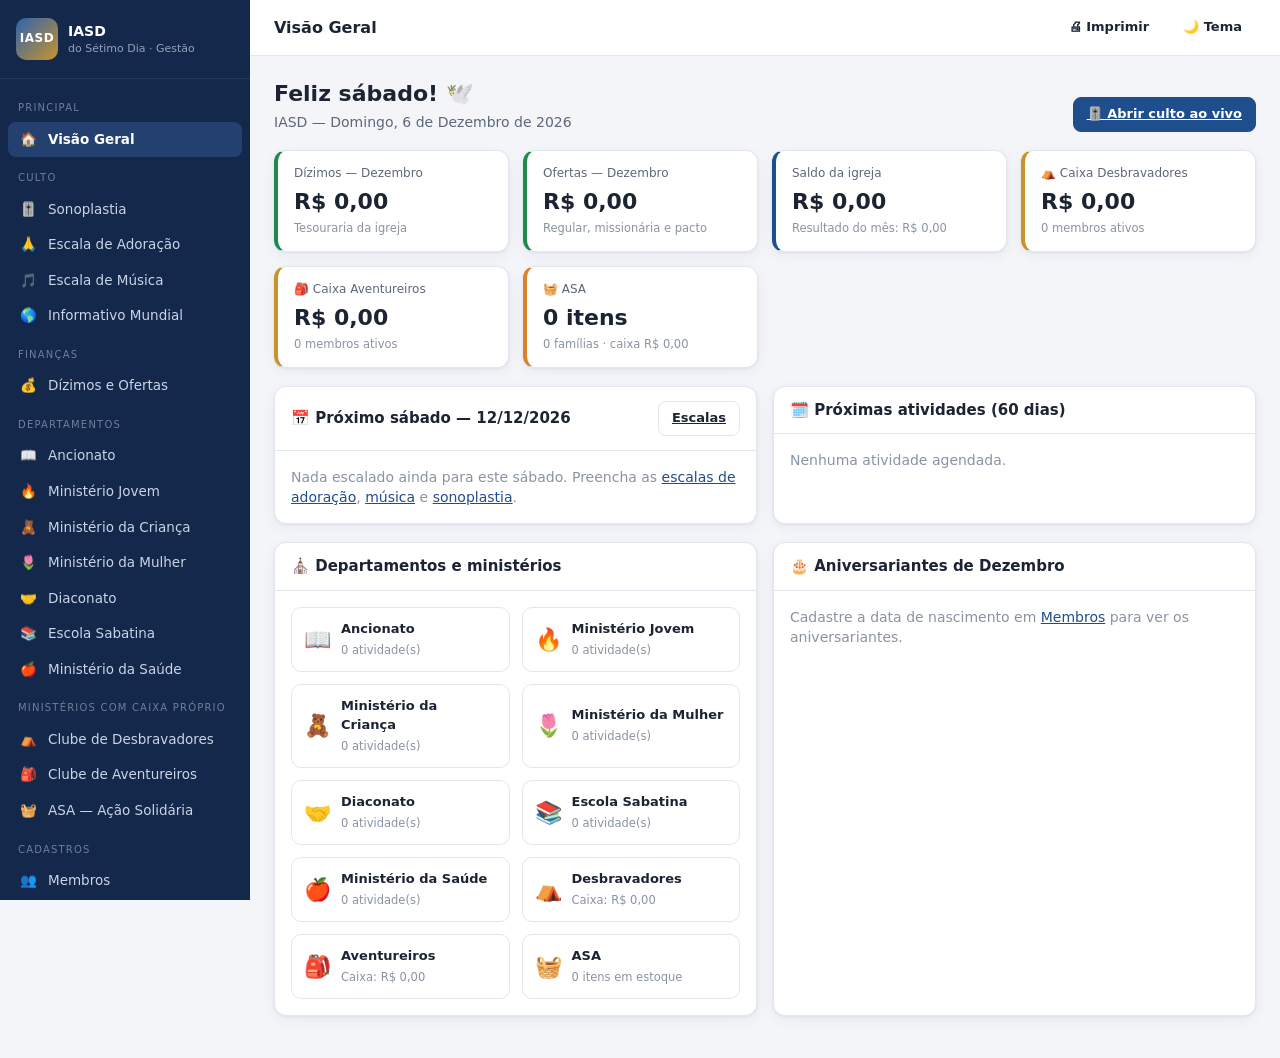
==== igreja/gestao-iasd.html @ 5d511db3 "Junta o sistema da igreja em um único arquivo HTML CSS e JavaScript embutidos em igreja/gestao-iasd." ====
<!DOCTYPE html>
<html lang="pt-BR">
<head>
<meta charset="UTF-8">
<meta name="viewport" content="width=device-width, initial-scale=1.0">
<title>Gestão IASD</title>
<style>
/* ============================================================
   GESTÃO IASD — style.css
   ============================================================ */
:root {
  --bg: #f3f5f9;
  --surface: #ffffff;
  --surface2: #f7f8fb;
  --border: #e2e6ee;
  --text: #1c2433;
  --text2: #5d6779;
  --text3: #8a93a3;
  --primary: #1f4e8c;
  --primary-soft: #e6eef9;
  --accent: #c9932b;
  --green: #1f8a4c;
  --green-soft: #e3f4ea;
  --red: #c0392b;
  --red-soft: #fbe7e5;
  --orange: #d9822b;
  --orange-soft: #fcf0e2;
  --sidebar: #14284b;
  --sidebar-text: #c9d4e8;
  --sidebar-active: #24406f;
  --radius: 12px;
  --shadow: 0 1px 3px rgba(20, 30, 50, .06), 0 4px 14px rgba(20, 30, 50, .05);
  --font: "Segoe UI", system-ui, -apple-system, Roboto, "Helvetica Neue", Arial, sans-serif;
}
body.dark {
  --bg: #0f1522;
  --surface: #182134;
  --surface2: #1d2840;
  --border: #2a3652;
  --text: #e6ebf4;
  --text2: #a8b3c7;
  --text3: #77839a;
  --primary: #6d9fe0;
  --primary-soft: #1f3256;
  --accent: #e2b04f;
  --green: #4cc17d;
  --green-soft: #173726;
  --red: #ef6b5e;
  --red-soft: #3d1e1d;
  --orange: #f0a24f;
  --orange-soft: #3a2a17;
  --sidebar: #0b1120;
  --sidebar-active: #1d2c4a;
  --shadow: 0 1px 3px rgba(0, 0, 0, .3);
}

* { box-sizing: border-box; }
html, body { margin: 0; }
body {
  font-family: var(--font);
  background: var(--bg);
  color: var(--text);
  font-size: 14px;
  line-height: 1.45;
}
a { color: var(--primary); }
h1, h2, h3, h4 { margin: 0; line-height: 1.25; }

/* ---------- LAYOUT ---------- */
#sidebar {
  position: fixed; top: 0; left: 0; bottom: 0;
  width: 250px;
  background: var(--sidebar);
  color: var(--sidebar-text);
  display: flex; flex-direction: column;
  z-index: 30;
  transition: transform .2s;
}
.brand { display: flex; gap: 10px; align-items: center; padding: 18px 16px; border-bottom: 1px solid rgba(255,255,255,.08); }
.brand-logo {
  width: 42px; height: 42px; border-radius: 10px;
  background: linear-gradient(135deg, #2c63b0, #c9932b);
  color: #fff; font-weight: 800; font-size: 12px;
  display: grid; place-items: center; letter-spacing: .5px;
}
.brand-name { color: #fff; font-weight: 700; font-size: 14px; }
.brand-sub { font-size: 11px; opacity: .7; }
.nav { flex: 1; overflow-y: auto; padding: 8px 8px 24px; }
.nav-sec { font-size: 10px; text-transform: uppercase; letter-spacing: 1.2px; opacity: .5; padding: 14px 10px 6px; }
.nav a {
  display: flex; align-items: center; gap: 10px;
  padding: 8px 10px; border-radius: 8px;
  color: var(--sidebar-text); text-decoration: none; font-size: 13.5px;
}
.nav a:hover { background: rgba(255,255,255,.06); color: #fff; }
.nav a.active { background: var(--sidebar-active); color: #fff; font-weight: 600; }
.nav a .ico { width: 20px; text-align: center; }

.topbar {
  position: sticky; top: 0; z-index: 20;
  margin-left: 250px;
  height: 56px; padding: 0 24px;
  display: flex; align-items: center; gap: 12px;
  background: var(--surface); border-bottom: 1px solid var(--border);
}
.topbar-title { font-weight: 700; font-size: 16px; flex: 1; white-space: nowrap; overflow: hidden; text-overflow: ellipsis; }
.topbar-tools { display: flex; gap: 6px; }
.menu-btn { display: none; }
main { margin-left: 250px; padding: 24px; max-width: 1400px; }
.backdrop { display: none; }

/* ---------- COMPONENTS ---------- */
.page-head { display: flex; flex-wrap: wrap; gap: 12px; align-items: flex-end; justify-content: space-between; margin-bottom: 18px; }
.page-head h1 { font-size: 22px; }
.page-head p { margin: 4px 0 0; color: var(--text2); }

.card {
  background: var(--surface); border: 1px solid var(--border);
  border-radius: var(--radius); box-shadow: var(--shadow);
  margin-bottom: 18px; overflow: hidden;
}
.card-head {
  display: flex; flex-wrap: wrap; gap: 10px; align-items: center; justify-content: space-between;
  padding: 14px 16px; border-bottom: 1px solid var(--border);
}
.card-head h3 { font-size: 15px; }
.card-body { padding: 16px; }
.tools { display: flex; flex-wrap: wrap; gap: 8px; align-items: center; }

.grid { display: grid; gap: 16px; }
.g2 { grid-template-columns: repeat(2, minmax(0, 1fr)); }
.g3 { grid-template-columns: repeat(3, minmax(0, 1fr)); }
.kpis { display: grid; gap: 14px; grid-template-columns: repeat(auto-fill, minmax(190px, 1fr)); margin-bottom: 18px; }
.kpi {
  background: var(--surface); border: 1px solid var(--border); border-radius: var(--radius);
  padding: 14px 16px; box-shadow: var(--shadow); border-left: 4px solid var(--primary);
}
.kpi .lbl { font-size: 12px; color: var(--text2); }
.kpi .val { font-size: 22px; font-weight: 700; margin-top: 4px; font-variant-numeric: tabular-nums; }
.kpi .sub { font-size: 11.5px; color: var(--text3); margin-top: 2px; }
.kpi.green { border-left-color: var(--green); }
.kpi.gold { border-left-color: var(--accent); }
.kpi.red { border-left-color: var(--red); }
.kpi.orange { border-left-color: var(--orange); }

.btn {
  font: inherit; font-size: 13px; font-weight: 600;
  padding: 7px 13px; border-radius: 8px; cursor: pointer;
  border: 1px solid var(--border); background: var(--surface); color: var(--text);
  white-space: nowrap;
}
.btn:hover { background: var(--surface2); }
.btn.primary { background: var(--primary); border-color: var(--primary); color: #fff; }
body.dark .btn.primary { color: #0b1120; }
.btn.primary:hover { filter: brightness(1.08); }
.btn.danger { color: var(--red); }
.btn.ghost { border-color: transparent; background: transparent; }
.btn.big { font-size: 16px; padding: 12px 20px; }
.icon {
  font: inherit; background: transparent; border: none; cursor: pointer;
  width: 30px; height: 30px; border-radius: 6px; color: var(--text2); font-size: 15px;
}
.icon:hover { background: var(--surface2); color: var(--text); }
.icon.danger:hover { color: var(--red); }

input, select, textarea {
  font: inherit; color: var(--text); background: var(--surface);
  border: 1px solid var(--border); border-radius: 8px; padding: 7px 10px;
  width: 100%;
}
input:focus, select:focus, textarea:focus { outline: 2px solid var(--primary-soft); border-color: var(--primary); }
.tools input, .tools select { width: auto; }
.search { min-width: 160px; }
textarea { min-height: 80px; resize: vertical; }

.tabs { display: flex; gap: 4px; flex-wrap: wrap; border-bottom: 1px solid var(--border); margin-bottom: 18px; }
.tabs a {
  padding: 9px 14px; text-decoration: none; color: var(--text2); font-weight: 600; font-size: 13.5px;
  border-bottom: 2px solid transparent; margin-bottom: -1px;
}
.tabs a:hover { color: var(--text); }
.tabs a.active { color: var(--primary); border-bottom-color: var(--primary); }

.table-wrap { overflow-x: auto; }
table { width: 100%; border-collapse: collapse; }
th, td { text-align: left; padding: 9px 12px; border-bottom: 1px solid var(--border); vertical-align: top; }
th { font-size: 11.5px; text-transform: uppercase; letter-spacing: .5px; color: var(--text3); background: var(--surface2); white-space: nowrap; }
tr:last-child td { border-bottom: none; }
tbody tr:hover td { background: var(--surface2); }
td.num, th.num { text-align: right; font-variant-numeric: tabular-nums; white-space: nowrap; }
td.empty { text-align: center; color: var(--text3); padding: 26px; }
.row-act { white-space: nowrap; text-align: right; width: 70px; }
.wd { color: var(--text3); font-size: 11.5px; }
.pos { color: var(--green); font-weight: 600; }
.neg { color: var(--red); font-weight: 600; }
.muted { color: var(--text3); }
.small { font-size: 12px; }
.mt { margin-top: 12px; }

.badge {
  display: inline-block; padding: 2px 8px; border-radius: 99px; font-size: 11.5px; font-weight: 600;
  background: var(--primary-soft); color: var(--primary); white-space: nowrap;
}
.badge.green { background: var(--green-soft); color: var(--green); }
.badge.red { background: var(--red-soft); color: var(--red); }
.badge.orange { background: var(--orange-soft); color: var(--orange); }
.badge.gray { background: var(--surface2); color: var(--text3); }

.bars .bar-row { display: grid; grid-template-columns: 170px 1fr 110px; gap: 10px; align-items: center; margin: 7px 0; }
.bar-track { height: 10px; background: var(--surface2); border-radius: 99px; overflow: hidden; }
.bar-fill { height: 100%; background: var(--primary); border-radius: 99px; }
.bar-fill.out { background: var(--red); }

.list { list-style: none; margin: 0; padding: 0; }
.list li { padding: 10px 16px; border-bottom: 1px solid var(--border); display: flex; gap: 12px; align-items: center; }
.list li:last-child { border-bottom: none; }
.list .date-chip {
  min-width: 48px; text-align: center; border-radius: 8px; background: var(--primary-soft); color: var(--primary);
  padding: 4px 6px; font-weight: 700; font-size: 15px; line-height: 1.1;
}
.list .date-chip small { display: block; font-size: 10px; font-weight: 600; text-transform: uppercase; }
.grow { flex: 1; min-width: 0; }

.kv { display: grid; grid-template-columns: 170px 1fr; gap: 6px 12px; }
.kv dt { color: var(--text2); }
.kv dd { margin: 0; font-weight: 600; }

.tiles { display: grid; gap: 12px; grid-template-columns: repeat(auto-fill, minmax(170px, 1fr)); }
.tile {
  display: flex; gap: 10px; align-items: center; padding: 12px; border-radius: 10px;
  border: 1px solid var(--border); background: var(--surface); text-decoration: none; color: var(--text);
}
.tile:hover { border-color: var(--primary); }
.tile .ico { font-size: 22px; }
.tile b { display: block; font-size: 13px; }
.tile span { font-size: 11.5px; color: var(--text3); }

.notice { padding: 12px 14px; border-radius: 10px; background: var(--primary-soft); color: var(--text); margin-bottom: 16px; }
.notice.warn { background: var(--orange-soft); }

/* ---------- MODAL ---------- */
.modal { position: fixed; inset: 0; background: rgba(10, 16, 30, .55); z-index: 100; display: grid; place-items: center; padding: 16px; }
.modal[hidden] { display: none; }
.modal-box { background: var(--surface); border-radius: 14px; width: min(620px, 100%); max-height: 92vh; overflow-y: auto; box-shadow: 0 20px 60px rgba(0,0,0,.3); }
.modal-head { display: flex; justify-content: space-between; align-items: center; padding: 16px 18px; border-bottom: 1px solid var(--border); position: sticky; top: 0; background: var(--surface); }
#modalForm { padding: 16px 18px; display: grid; grid-template-columns: 1fr 1fr; gap: 12px 14px; }
#modalForm .full { grid-column: 1 / -1; }
#modalForm label { display: block; font-size: 12px; font-weight: 600; color: var(--text2); margin-bottom: 4px; }
#modalForm label .req { color: var(--red); }
.form-actions { grid-column: 1 / -1; display: flex; justify-content: flex-end; gap: 8px; padding-top: 6px; }

#toast {
  position: fixed; bottom: 20px; left: 50%; transform: translateX(-50%) translateY(20px);
  background: #1c2433; color: #fff; padding: 10px 18px; border-radius: 10px; font-weight: 600;
  opacity: 0; pointer-events: none; transition: .25s; z-index: 200;
}
#toast.show { opacity: 1; transform: translateX(-50%) translateY(0); }
#toast.err { background: var(--red); }

/* ---------- SONOPLASTIA AO VIVO ---------- */
.live { display: grid; grid-template-columns: minmax(0, 1.4fr) minmax(0, 1fr); gap: 18px; align-items: start; }
.live-clock { font-size: 54px; font-weight: 800; font-variant-numeric: tabular-nums; letter-spacing: 1px; line-height: 1; }
.live-date { color: var(--text2); margin-top: 4px; }
.prog { list-style: none; margin: 0; padding: 0; }
.prog li {
  display: grid; grid-template-columns: 62px 1fr auto; gap: 12px; align-items: center;
  padding: 11px 16px; border-bottom: 1px solid var(--border); cursor: pointer; user-select: none;
}
.prog li:hover { background: var(--surface2); }
.prog .hora { font-weight: 700; font-variant-numeric: tabular-nums; color: var(--text2); }
.prog .tit { font-weight: 600; }
.prog .obs { font-size: 12px; color: var(--orange); margin-top: 2px; }
.prog .hino { background: var(--accent); color: #fff; font-weight: 800; border-radius: 6px; padding: 3px 8px; font-size: 13px; white-space: nowrap; }
.prog li.done { opacity: .45; }
.prog li.done .tit { text-decoration: line-through; }
.prog li.current { background: var(--primary-soft); box-shadow: inset 4px 0 0 var(--primary); }
.prog li.current .tit { font-size: 16px; }
.prog li.next { box-shadow: inset 4px 0 0 var(--accent); }
.now-card { padding: 18px; border-radius: var(--radius); background: var(--primary); color: #fff; margin-bottom: 14px; }
body.dark .now-card { background: #24406f; }
.now-card .lbl { font-size: 11px; text-transform: uppercase; letter-spacing: 1.5px; opacity: .8; }
.now-card .big { font-size: 26px; font-weight: 800; margin-top: 4px; }
.now-card .obs { margin-top: 8px; background: rgba(255,255,255,.15); padding: 8px 10px; border-radius: 8px; font-weight: 600; }
.now-card .hino-big { display: inline-block; margin-top: 8px; background: var(--accent); padding: 4px 12px; border-radius: 8px; font-weight: 800; font-size: 20px; }
.next-card { padding: 14px 18px; border-radius: var(--radius); border: 2px dashed var(--accent); margin-bottom: 14px; background: var(--surface); }
.next-card .lbl { font-size: 11px; text-transform: uppercase; letter-spacing: 1.5px; color: var(--accent); font-weight: 700; }
.next-card .big { font-size: 18px; font-weight: 700; margin-top: 2px; }
.countdown { font-size: 28px; font-weight: 800; font-variant-numeric: tabular-nums; margin-top: 6px; }
.countdown.late { color: var(--red); }
.live-actions { display: flex; gap: 8px; flex-wrap: wrap; margin-bottom: 14px; }
body.focus #sidebar, body.focus .topbar { display: none; }
body.focus main { margin-left: 0; max-width: none; }

.edit-table input { padding: 5px 8px; }
.edit-table td { padding: 6px 8px; vertical-align: middle; }
.check-list label { display: flex; gap: 10px; align-items: center; padding: 10px 16px; border-bottom: 1px solid var(--border); cursor: pointer; }
.check-list input[type=checkbox] { width: 18px; height: 18px; flex: none; }
.check-list label.ok span { text-decoration: line-through; color: var(--text3); }

/* ---------- RESPONSIVE ---------- */
@media (max-width: 1000px) {
  .live { grid-template-columns: 1fr; }
  .g3 { grid-template-columns: 1fr 1fr; }
}
@media (max-width: 820px) {
  #sidebar { transform: translateX(-100%); }
  body.nav-open #sidebar { transform: none; }
  body.nav-open .backdrop { display: block; position: fixed; inset: 0; background: rgba(0,0,0,.4); z-index: 25; }
  .topbar, main { margin-left: 0; }
  .topbar { padding: 0 12px; }
  .menu-btn { display: inline-block; }
  main { padding: 16px; }
  .g2, .g3 { grid-template-columns: 1fr; }
  #modalForm { grid-template-columns: 1fr; }
  .bars .bar-row { grid-template-columns: 110px 1fr 90px; }
  .kv { grid-template-columns: 1fr; }
  .topbar-tools .btn span { display: none; }
}

/* ---------- PRINT ---------- */
@media print {
  #sidebar, .topbar, .tools, .row-act, .tabs, .live-actions, .no-print, .btn, .icon { display: none !important; }
  main { margin: 0; padding: 0; max-width: none; }
  body { background: #fff; color: #000; }
  .card, .kpi { box-shadow: none; break-inside: avoid; }
}

</style>
</head>
<body>

<header class="topbar">
  <button class="icon menu-btn" data-act="menu" title="Menu">☰</button>
  <div class="topbar-title" id="topTitle">Visão Geral</div>
  <div class="topbar-tools">
    <button class="btn ghost" data-act="print" title="Imprimir esta página">🖨 <span>Imprimir</span></button>
    <button class="btn ghost" data-act="theme" title="Tema claro/escuro">🌙 <span>Tema</span></button>
  </div>
</header>

<nav id="sidebar">
  <div class="brand">
    <div class="brand-logo">IASD</div>
    <div>
      <div class="brand-name" id="brandName">Igreja Adventista</div>
      <div class="brand-sub">do Sétimo Dia · Gestão</div>
    </div>
  </div>
  <div class="nav" id="nav"></div>
</nav>
<div class="backdrop" data-act="menu"></div>

<main id="main"></main>

<div class="modal" id="modal" hidden>
  <div class="modal-box">
    <div class="modal-head">
      <h3 id="modalTitle"></h3>
      <button class="icon" data-act="close-modal">✕</button>
    </div>
    <form id="modalForm" autocomplete="off"></form>
  </div>
</div>

<div id="toast"></div>

<script>
/* ============================================================
   GESTÃO IASD — app.js
   Sistema de gestão da igreja (100% offline, dados no navegador)
   ============================================================ */
'use strict';

const KEY = 'iasd-gestao-v1';

/* ---------------- UTILITÁRIOS ---------------- */
const $ = (s, el = document) => el.querySelector(s);
const $$ = (s, el = document) => [...el.querySelectorAll(s)];
const uid = () => Date.now().toString(36) + Math.random().toString(36).slice(2, 7);
const esc = s => String(s ?? '').replace(/[&<>"']/g, c => ({ '&': '&amp;', '<': '&lt;', '>': '&gt;', '"': '&quot;', "'": '&#39;' }[c]));
const brl = v => (Number(v) || 0).toLocaleString('pt-BR', { style: 'currency', currency: 'BRL' });
const num = v => { const n = parseFloat(String(v ?? '').replace(',', '.')); return isNaN(n) ? 0 : n; };
const pad = n => String(n).padStart(2, '0');
const isoOf = d => `${d.getFullYear()}-${pad(d.getMonth() + 1)}-${pad(d.getDate())}`;
const todayISO = () => isoOf(new Date());
const monthISO = () => todayISO().slice(0, 7);
const fmtD = iso => { if (!iso) return ''; const [y, m, d] = iso.split('-'); return `${d}/${m}/${y}`; };
const dateObj = iso => new Date(iso + 'T12:00:00');
const WD = ['Dom', 'Seg', 'Ter', 'Qua', 'Qui', 'Sex', 'Sáb'];
const WD_FULL = ['Domingo', 'Segunda-feira', 'Terça-feira', 'Quarta-feira', 'Quinta-feira', 'Sexta-feira', 'Sábado'];
const MESES = ['Janeiro', 'Fevereiro', 'Março', 'Abril', 'Maio', 'Junho', 'Julho', 'Agosto', 'Setembro', 'Outubro', 'Novembro', 'Dezembro'];
const MES_AB = MESES.map(m => m.slice(0, 3));
const weekday = iso => iso ? WD[dateObj(iso).getDay()] : '';
const nextSabbath = () => { const d = new Date(); d.setDate(d.getDate() + (6 - d.getDay() + 7) % 7); return isoOf(d); };
const monthLabel = ym => { const [y, m] = ym.split('-'); return `${MESES[+m - 1]} de ${y}`; };
const minutesOf = hhmm => { if (!hhmm) return null; const [h, m] = hhmm.split(':').map(Number); return h * 60 + m; };
const fmtSecs = s => { const neg = s < 0; s = Math.abs(Math.round(s)); const h = Math.floor(s / 3600), m = Math.floor(s % 3600 / 60), ss = s % 60; return (neg ? '-' : '') + (h ? h + ':' + pad(m) : m) + ':' + pad(ss); };

function toast(msg, err) {
  const t = $('#toast');
  t.textContent = msg; t.className = 'show' + (err ? ' err' : '');
  clearTimeout(toast._t); toast._t = setTimeout(() => t.className = '', 2600);
}
function download(name, content, type = 'application/json') {
  const blob = new Blob([content], { type: type + ';charset=utf-8' });
  const a = document.createElement('a');
  a.href = URL.createObjectURL(blob); a.download = name;
  document.body.appendChild(a); a.click(); a.remove();
  setTimeout(() => URL.revokeObjectURL(a.href), 1000);
}

/* ---------------- CONSTANTES DA IGREJA ---------------- */
const CULTOS = ['Sábado — Manhã', 'Sábado — Tarde', 'Sexta — Pôr do sol', 'Quarta-feira', 'Domingo', 'Programa especial'];

const DEPTOS = [
  { id: 'ancionato', nome: 'Ancionato', ico: '📖', desc: 'Anciãos da igreja: liderança espiritual, plataforma, visitação e apoio pastoral.' },
  { id: 'jovem', nome: 'Ministério Jovem', ico: '🔥', desc: 'Sociedade de Jovens, cultos JA, pequenos grupos e ações missionárias.' },
  { id: 'crianca', nome: 'Ministério da Criança', ico: '🧸', desc: 'Adoração infantil, classes infantis, Escola Cristã de Férias.' },
  { id: 'mulher', nome: 'Ministério da Mulher', ico: '🌷', desc: 'Encontros, Quebrando o Silêncio, dia de oração e projetos.' },
  { id: 'diaconato', nome: 'Diaconato', ico: '🤝', desc: 'Diáconos e diaconisas: recepção, ordem, Santa Ceia, batismos e zeladoria.' },
  { id: 'escola', nome: 'Escola Sabatina', ico: '📚', desc: 'Classes, professores, lição, frequência e Informativo Mundial das Missões.' },
  { id: 'saude', nome: 'Ministério da Saúde', ico: '🍎', desc: 'Momento de saúde no culto, feiras de saúde e programas de prevenção.' },
];
const CLUBES = [
  { id: 'desbravadores', nome: 'Clube de Desbravadores', curto: 'Desbravadores', ico: '⛺', desc: 'Ministério com caixa próprio e atividades exclusivas do clube (10 a 15 anos).' },
  { id: 'aventureiros', nome: 'Clube de Aventureiros', curto: 'Aventureiros', ico: '🎒', desc: 'Ministério com caixa próprio e atividades exclusivas do clube (6 a 9 anos).' },
];
const CAIXAS = { igreja: 'Igreja (Tesouraria)', desbravadores: 'Desbravadores', aventureiros: 'Aventureiros', asa: 'ASA' };
const CATS = {
  igreja: ['Dízimo', 'Oferta Regular', 'Oferta Missionária', 'Pacto', 'Oferta de Gratidão', 'Construção / Reforma', 'Outras entradas',
    'Repasse à Associação', 'Água / Luz / Internet', 'Manutenção', 'Material de limpeza', 'Material de som / mídia', 'Outras despesas'],
  desbravadores: ['Mensalidade', 'Inscrição', 'Uniforme', 'Campanha / Venda', 'Doação', 'Campori / Acampamento', 'Especialidades / Material', 'Transporte', 'Alimentação', 'Outras despesas'],
  aventureiros: ['Mensalidade', 'Inscrição', 'Uniforme', 'Campanha / Venda', 'Doação', 'Acampamento / Passeio', 'Especialidades / Material', 'Transporte', 'Alimentação', 'Outras despesas'],
  asa: ['Doação em dinheiro', 'Campanha / Bazar', 'Compra de alimentos', 'Compra de produtos de higiene', 'Transporte', 'Outras despesas'],
};
const UNIDADES = ['kg', 'un', 'L', 'pacote', 'lata', 'caixa', 'cesta básica', 'peça (roupa)'];
const ITENS_ASA = ['Arroz', 'Feijão', 'Óleo', 'Açúcar', 'Macarrão', 'Leite', 'Café', 'Farinha', 'Sal', 'Fubá', 'Sardinha', 'Biscoito', 'Cesta básica', 'Sabonete', 'Creme dental', 'Sabão em pó', 'Papel higiênico', 'Roupas', 'Cobertor'];

/* Roteiro padrão — transcrito do bloco de notas "Doxologia IASD MB.txt" */
const ROTEIRO_PADRAO = [
  { hora: '08:45', titulo: 'Hinos (até 08:55)', hino: '', obs: '' },
  { hora: '08:55', titulo: 'Informativo Mundial das Missões (vídeo)', hino: '', obs: '' },
  { hora: '09:00', titulo: 'Escola Sabatina (até 10:00)', hino: '', obs: '' },
  { hora: '', titulo: 'Hino de final da Escola Sabatina', hino: '', obs: '' },
  { hora: '10:10', titulo: 'Adoração Infantil', hino: '', obs: '' },
  { hora: '10:20', titulo: 'Anúncios', hino: '', obs: '' },
  { hora: '10:30', titulo: 'Momento de Saúde', hino: '', obs: '' },
  { hora: '10:35', titulo: 'Louvor congregacional', hino: '', obs: '' },
  { hora: '10:40', titulo: 'Entrada da Plataforma', hino: '', obs: '' },
  { hora: '10:45', titulo: 'Provai e Vede', hino: '', obs: '' },
  { hora: '10:50', titulo: 'Hino dos Dízimos e Ofertas', hino: '', obs: 'Ir baixando o som na 2ª estrofe' },
  { hora: '10:53', titulo: 'Hino de Invocação', hino: '561', obs: '' },
  { hora: '10:56', titulo: 'Oração dos Dízimos e Ofertas', hino: '', obs: '' },
  { hora: '', titulo: 'Hino escolhido pela plataforma (após a oração)', hino: '', obs: '' },
  { hora: '11:00', titulo: 'Oração de joelhos', hino: '', obs: 'Após a oração, deixar o hino 585 engatilhado' },
  { hora: '', titulo: 'Hino após a oração', hino: '585', obs: '' },
  { hora: '11:05', titulo: 'Pregação — Pastor', hino: '', obs: '' },
  { hora: '', titulo: 'Hino final (escolhido pelo pregador)', hino: '', obs: '' },
  { hora: '11:50', titulo: 'Oração de encerramento', hino: '', obs: '' },
  { hora: '', titulo: 'Hino de saída', hino: '600', obs: '' },
];
const CHECKLIST_PADRAO = [
  'Ligar mesa de som, amplificadores e caixas',
  'Testar microfones (púlpito, plataforma, sem fio)',
  'Conferir pilhas/baterias reserva dos microfones sem fio',
  'Ligar computador e projetor / TV',
  'Baixar e testar o vídeo do Informativo Mundial das Missões',
  'Separar os hinos do dia (561, 585, 600 e os escolhidos)',
  'Testar vídeo/música da Adoração Infantil',
  'Conferir volume do retorno da plataforma',
  'Confirmar hino final com o pregador',
  'Verificar transmissão online (se houver)',
];

/* ---------------- BANCO DE DADOS (localStorage) ---------------- */
function novoRoteiro(nome, itens) {
  return { id: uid(), nome, itens: itens.map(i => ({ ...i, id: uid() })) };
}
function defaults() {
  const prog = novoRoteiro('Sábado — Manhã (Doxologia)', ROTEIRO_PADRAO);
  return {
    versao: 1,
    config: { igreja: 'IASD', cidade: '', tema: 'light' },
    membros: [], financeiro: [],
    escalaMusica: [], escalaAdoracao: [], escalaSom: [], informativos: [],
    atividades: [], equipe: [], clubeMembros: [],
    asaDoacoes: [], asaDistribuicoes: [], asaFamilias: [],
    notas: {},
    programas: [prog],
    checklist: CHECKLIST_PADRAO.map(t => ({ id: uid(), texto: t })),
    aoVivo: { data: '', programa: prog.id, feitos: [], check: [] },
  };
}
function load() {
  try {
    const raw = localStorage.getItem(KEY);
    if (raw) return Object.assign(defaults(), JSON.parse(raw));
  } catch (e) { console.error(e); }
  return defaults();
}
let DB = load();
function save() {
  try { localStorage.setItem(KEY, JSON.stringify(DB)); }
  catch (e) { toast('Erro ao salvar: ' + e.message, true); }
}

const UI = { showPast: false, mes: monthISO(), roteiro: null };

/* ---------------- ESQUEMAS (formulários e tabelas) ---------------- */
const memberNames = () => DB.membros.map(m => m.nome).filter(Boolean).sort();
const STATUS_ATV = ['Planejada', 'Confirmada', 'Realizada', 'Cancelada'];

const SCHEMA = {
  financeiro: {
    nome: 'Lançamento', fields: [
      { k: 'data', l: 'Data', t: 'date', req: 1, def: todayISO },
      { k: 'natureza', l: 'Tipo', t: 'select', opts: ['Entrada', 'Saída'], def: 'Entrada' },
      { k: 'categoria', l: 'Categoria', t: 'text', req: 1, list: ref => CATS[ref] || [] },
      { k: 'descricao', l: 'Descrição', t: 'text' },
      { k: 'pessoa', l: 'Pessoa / Fornecedor', t: 'text', list: memberNames },
      { k: 'forma', l: 'Forma', t: 'select', opts: ['Dinheiro', 'PIX', 'Envelope', 'Cartão', 'Transferência', 'Outro'] },
      { k: 'valor', l: 'Valor (R$)', t: 'money', req: 1 },
    ]
  },
  escalaAdoracao: {
    nome: 'Escala de adoração', fields: [
      { k: 'data', l: 'Data', t: 'date', req: 1, def: nextSabbath },
      { k: 'culto', l: 'Culto', t: 'select', opts: CULTOS },
      { k: 'plataforma', l: 'Plataforma / Ancião do dia', t: 'text', list: memberNames },
      { k: 'pregador', l: 'Pregador', t: 'text', list: memberNames },
      { k: 'boasVindas', l: 'Boas-vindas', t: 'text', list: memberNames },
      { k: 'adoracaoInfantil', l: 'Adoração infantil', t: 'text', list: memberNames },
      { k: 'anuncios', l: 'Anúncios', t: 'text', list: memberNames },
      { k: 'saude', l: 'Momento de saúde', t: 'text', list: memberNames },
      { k: 'provai', l: 'Provai e Vede / Dízimos', t: 'text', list: memberNames },
      { k: 'oracao', l: 'Oração intercessora', t: 'text', list: memberNames },
      { k: 'diaconos', l: 'Diáconos / Recepção', t: 'text' },
      { k: 'obs', l: 'Observações', t: 'textarea' },
    ]
  },
  escalaMusica: {
    nome: 'Escala de música', fields: [
      { k: 'data', l: 'Data', t: 'date', req: 1, def: nextSabbath },
      { k: 'culto', l: 'Culto', t: 'select', opts: CULTOS },
      { k: 'louvor', l: 'Louvor congregacional (dirigente)', t: 'text', list: memberNames },
      { k: 'especial', l: 'Música especial (cantor/grupo)', t: 'text', list: memberNames },
      { k: 'instrumentista', l: 'Instrumentista / Pianista', t: 'text', list: memberNames },
      { k: 'hinos', l: 'Hinos / músicas', t: 'text' },
      { k: 'obs', l: 'Observações', t: 'textarea' },
    ]
  },
  escalaSom: {
    nome: 'Escala de sonoplastia', fields: [
      { k: 'data', l: 'Data', t: 'date', req: 1, def: nextSabbath },
      { k: 'culto', l: 'Culto', t: 'select', opts: CULTOS },
      { k: 'sonoplasta', l: 'Sonoplasta (mesa)', t: 'text', list: memberNames },
      { k: 'projecao', l: 'Projeção / Multimídia', t: 'text', list: memberNames },
      { k: 'transmissao', l: 'Transmissão / Câmera', t: 'text', list: memberNames },
      { k: 'obs', l: 'Observações', t: 'textarea' },
    ]
  },
  informativos: {
    nome: 'Informativo', fields: [
      { k: 'data', l: 'Sábado de exibição', t: 'date', req: 1, def: nextSabbath },
      { k: 'titulo', l: 'Título / País', t: 'text', req: 1 },
      { k: 'trimestre', l: 'Trimestre', t: 'select', opts: ['1º trimestre', '2º trimestre', '3º trimestre', '4º trimestre'], def: () => `${Math.floor(new Date().getMonth() / 3) + 1}º trimestre` },
      { k: 'link', l: 'Link do vídeo', t: 'url' },
      { k: 'arquivo', l: 'Arquivo no computador (nome/pasta)', t: 'text' },
      { k: 'status', l: 'Situação', t: 'select', opts: ['Pendente', 'Baixado', 'Exibido'], def: 'Pendente' },
      { k: 'obs', l: 'Observações', t: 'textarea' },
    ]
  },
  membros: {
    nome: 'Membro', fields: [
      { k: 'nome', l: 'Nome', t: 'text', req: 1 },
      { k: 'telefone', l: 'Telefone', t: 'tel' },
      { k: 'nascimento', l: 'Nascimento', t: 'date' },
      { k: 'departamento', l: 'Departamento / Ministério', t: 'text', list: () => [...DEPTOS.map(d => d.nome), ...CLUBES.map(c => c.nome), 'ASA', 'Sonoplastia', 'Música'] },
      { k: 'funcao', l: 'Função', t: 'text' },
      { k: 'situacao', l: 'Situação', t: 'select', opts: ['Membro', 'Interessado', 'Visitante', 'Transferido'] },
      { k: 'obs', l: 'Observações', t: 'textarea' },
    ]
  },
  atividades: {
    nome: 'Atividade', fields: [
      { k: 'data', l: 'Data', t: 'date', req: 1, def: todayISO },
      { k: 'hora', l: 'Horário', t: 'time' },
      { k: 'titulo', l: 'Atividade', t: 'text', req: 1 },
      { k: 'local', l: 'Local', t: 'text' },
      { k: 'responsavel', l: 'Responsável', t: 'text', list: memberNames },
      { k: 'status', l: 'Situação', t: 'select', opts: STATUS_ATV, def: 'Planejada' },
      { k: 'descricao', l: 'Detalhes', t: 'textarea' },
    ]
  },
  equipe: {
    nome: 'Integrante', fields: [
      { k: 'nome', l: 'Nome', t: 'text', req: 1, list: memberNames },
      { k: 'cargo', l: 'Cargo / Função', t: 'text', list: () => ['Líder', 'Diretor(a)', 'Diretor(a) associado(a)', 'Secretário(a)', 'Tesoureiro(a)', 'Conselheiro(a)', 'Instrutor(a)', 'Professor(a)', 'Ancião', 'Diácono', 'Diaconisa', 'Auxiliar'] },
      { k: 'telefone', l: 'Telefone', t: 'tel' },
      { k: 'obs', l: 'Observações', t: 'text' },
    ]
  },
  clubeMembros: {
    nome: 'Membro do clube', fields: [
      { k: 'nome', l: 'Nome', t: 'text', req: 1 },
      { k: 'nascimento', l: 'Nascimento', t: 'date' },
      { k: 'unidade', l: 'Unidade', t: 'text' },
      { k: 'classe', l: 'Classe', t: 'text', list: ref => ref === 'aventureiros' ? ['Abelhinhas Laboriosas', 'Luminares', 'Edificadores', 'Mãos Ajudadoras'] : ['Amigo', 'Companheiro', 'Pesquisador', 'Pioneiro', 'Excursionista', 'Guia'] },
      { k: 'responsavel', l: 'Pai/Mãe/Responsável', t: 'text' },
      { k: 'telefone', l: 'Telefone', t: 'tel' },
      { k: 'situacao', l: 'Situação', t: 'select', opts: ['Ativo', 'Inativo'], def: 'Ativo' },
    ]
  },
  asaDoacoes: {
    nome: 'Doação recebida', fields: [
      { k: 'data', l: 'Data', t: 'date', req: 1, def: todayISO },
      { k: 'doador', l: 'Doador', t: 'text', list: memberNames },
      { k: 'item', l: 'Item', t: 'text', req: 1, list: () => ITENS_ASA },
      { k: 'quantidade', l: 'Quantidade', t: 'number', req: 1 },
      { k: 'unidade', l: 'Unidade', t: 'select', opts: UNIDADES },
      { k: 'validade', l: 'Validade', t: 'date' },
      { k: 'obs', l: 'Observações', t: 'text' },
    ]
  },
  asaDistribuicoes: {
    nome: 'Distribuição', fields: [
      { k: 'data', l: 'Data', t: 'date', req: 1, def: todayISO },
      { k: 'familia', l: 'Família / Beneficiário', t: 'text', req: 1, list: () => DB.asaFamilias.map(f => f.nome) },
      { k: 'item', l: 'Item', t: 'text', req: 1, list: () => estoque().map(e => e.item) },
      { k: 'quantidade', l: 'Quantidade', t: 'number', req: 1 },
      { k: 'unidade', l: 'Unidade', t: 'select', opts: UNIDADES },
      { k: 'obs', l: 'Observações', t: 'text' },
    ]
  },
  asaFamilias: {
    nome: 'Família assistida', fields: [
      { k: 'nome', l: 'Família / Responsável', t: 'text', req: 1 },
      { k: 'telefone', l: 'Telefone', t: 'tel' },
      { k: 'endereco', l: 'Endereço', t: 'text' },
      { k: 'pessoas', l: 'Nº de pessoas', t: 'number' },
      { k: 'situacao', l: 'Situação', t: 'select', opts: ['Ativa', 'Em avaliação', 'Encerrada'], def: 'Ativa' },
      { k: 'obs', l: 'Necessidades / Observações', t: 'textarea' },
    ]
  },
};

/* ---------------- TABELA GENÉRICA (CRUD) ---------------- */
function cell(f, r) {
  const v = r[f.k];
  if (f.t === 'date') return v ? `${fmtD(v)} <span class="wd">${weekday(v)}</span>` : '';
  if (f.t === 'money') return `<span class="${r.natureza === 'Saída' ? 'neg' : 'pos'}">${r.natureza === 'Saída' ? '− ' : ''}${brl(v)}</span>`;
  if (f.t === 'url') return v ? `<a href="${esc(v)}" target="_blank" rel="noopener">abrir ▶</a>` : '';
  if (f.k === 'status' || f.k === 'situacao') {
    const cls = { Realizada: 'green', Exibido: 'green', Ativo: 'green', Ativa: 'green', Membro: 'green', Baixado: 'orange', Confirmada: '', Cancelada: 'red', Inativo: 'gray', Encerrada: 'gray', Pendente: 'orange', Planejada: 'gray' }[v] ?? '';
    return v ? `<span class="badge ${cls}">${esc(v)}</span>` : '';
  }
  if (f.t === 'textarea') return `<span class="small">${esc(v).replace(/\n/g, '<br>')}</span>`;
  return esc(v);
}

function crud(coll, ref, o = {}) {
  const sc = SCHEMA[coll];
  let rows = DB[coll].filter(r => ref == null || r.ref === ref);
  if (o.filter) rows = rows.filter(o.filter);
  const sk = o.sortKey || (sc.fields.find(f => f.t === 'date') || {}).k || 'nome';
  rows.sort((a, b) => String(a[sk] || '').localeCompare(String(b[sk] || ''), 'pt-BR') * (o.asc ? 1 : -1));
  const cols = o.cols ? o.cols.map(k => sc.fields.find(f => f.k === k)) : sc.fields;
  return `<div class="card">
    <div class="card-head"><h3>${o.title || sc.nome}</h3>
      <div class="tools">${o.tools || ''}
        <input class="search" placeholder="🔎 Buscar..." data-search>
        <button class="btn primary" data-act="add" data-coll="${coll}" data-ref="${ref ?? ''}">+ ${o.addLabel || 'Adicionar'}</button>
      </div>
    </div>
    <div class="table-wrap"><table>
      <thead><tr>${cols.map(c => `<th class="${c.t === 'money' ? 'num' : ''}">${c.l}</th>`).join('')}<th></th></tr></thead>
      <tbody>${rows.length ? rows.map(r => `<tr>${cols.map(c => `<td class="${c.t === 'money' ? 'num' : ''}">${cell(c, r)}</td>`).join('')}
        <td class="row-act"><button class="icon" data-act="edit" data-coll="${coll}" data-id="${r.id}" title="Editar">✎</button><button class="icon danger" data-act="del" data-coll="${coll}" data-id="${r.id}" title="Excluir">🗑</button></td></tr>`).join('')
      : `<tr><td colspan="${cols.length + 1}" class="empty">${o.empty || 'Nenhum registro ainda. Clique em “+ ' + (o.addLabel || 'Adicionar') + '”.'}</td></tr>`}
      </tbody></table></div></div>`;
}

/* ---------------- FORMULÁRIO (MODAL) ---------------- */
let formCtx = null;
function openForm(coll, ref, id, preset = {}) {
  const sc = SCHEMA[coll];
  const rec = id ? DB[coll].find(r => r.id === id) : null;
  const ctxRef = rec ? rec.ref : (ref || undefined);
  formCtx = { coll, ref: ctxRef, id };
  $('#modalTitle').textContent = (rec ? 'Editar ' : 'Novo(a) ') + sc.nome.toLowerCase();
  const html = sc.fields.map(f => {
    let v = rec ? rec[f.k] : (preset[f.k] ?? (typeof f.def === 'function' ? f.def(ctxRef) : f.def));
    v = v ?? '';
    const req = f.req ? ' required' : '';
    const full = (f.t === 'textarea') ? ' full' : '';
    let input;
    if (f.t === 'select') {
      input = `<select name="${f.k}"${req}>${f.req ? '' : '<option value=""></option>'}${f.opts.map(o => `<option${o === v ? ' selected' : ''}>${esc(o)}</option>`).join('')}</select>`;
    } else if (f.t === 'textarea') {
      input = `<textarea name="${f.k}"${req}>${esc(v)}</textarea>`;
    } else {
      const type = { money: 'number', number: 'number', date: 'date', time: 'time', url: 'url', tel: 'tel' }[f.t] || 'text';
      const step = f.t === 'money' ? ' step="0.01" min="0"' : f.t === 'number' ? ' step="any"' : '';
      const list = f.list ? ` list="dl-${f.k}"` : '';
      const opts = f.list ? `<datalist id="dl-${f.k}">${[...new Set(f.list(ctxRef))].map(o => `<option value="${esc(o)}">`).join('')}</datalist>` : '';
      input = `<input type="${type}" name="${f.k}" value="${esc(v)}"${step}${list}${req}>${opts}`;
    }
    return `<div class="${full}"><label>${f.l}${f.req ? ' <span class="req">*</span>' : ''}</label>${input}</div>`;
  }).join('');
  $('#modalForm').innerHTML = html + `<div class="form-actions">
    <button type="button" class="btn" data-act="close-modal">Cancelar</button>
    <button type="submit" class="btn primary">Salvar</button></div>`;
  $('#modalForm').onsubmit = submitForm;
  $('#modal').hidden = false;
  setTimeout(() => { const first = $('#modalForm input, #modalForm select'); first && first.focus(); }, 30);
}
function submitForm(e) {
  e.preventDefault();
  const { coll, ref, id } = formCtx;
  const fd = new FormData(e.target);
  const data = {};
  SCHEMA[coll].fields.forEach(f => {
    let v = (fd.get(f.k) ?? '').toString().trim();
    if (f.t === 'money' || f.t === 'number') v = v === '' ? '' : num(v);
    data[f.k] = v;
  });
  if (id) Object.assign(DB[coll].find(r => r.id === id), data);
  else DB[coll].push({ id: uid(), ...(ref ? { ref } : {}), ...data });
  save(); closeModal(); render(); toast('Salvo ✔');
}
function closeModal() { $('#modal').hidden = true; formCtx = null; }

/* Modal livre (para formulários especiais) */
function openCustom(title, innerHTML, onSubmit) {
  $('#modalTitle').textContent = title;
  $('#modalForm').innerHTML = innerHTML + `<div class="form-actions">
    <button type="button" class="btn" data-act="close-modal">Cancelar</button>
    <button type="submit" class="btn primary">Salvar</button></div>`;
  $('#modalForm').onsubmit = e => { e.preventDefault(); if (onSubmit(new FormData(e.target)) !== false) { save(); closeModal(); render(); } };
  $('#modal').hidden = false;
}

/* ---------------- CÁLCULOS ---------------- */
function caixa(ref, mes) {
  const all = DB.financeiro.filter(r => r.ref === ref);
  const sum = (arr, nat) => arr.filter(r => r.natureza === nat).reduce((s, r) => s + num(r.valor), 0);
  const doMes = mes ? all.filter(r => (r.data || '').startsWith(mes)) : all;
  const ent = sum(doMes, 'Entrada'), sai = sum(doMes, 'Saída');
  const saldo = sum(all, 'Entrada') - sum(all, 'Saída');
  return { ent, sai, res: ent - sai, saldo, rows: doMes };
}
function estoque() {
  const m = {};
  const k = (i, u) => (i || '').trim().toLowerCase() + '|' + (u || '');
  DB.asaDoacoes.forEach(d => { const key = k(d.item, d.unidade); m[key] = m[key] || { item: (d.item || '').trim(), unidade: d.unidade || '', ent: 0, sai: 0 }; m[key].ent += num(d.quantidade); });
  DB.asaDistribuicoes.forEach(d => { const key = k(d.item, d.unidade); m[key] = m[key] || { item: (d.item || '').trim(), unidade: d.unidade || '', ent: 0, sai: 0 }; m[key].sai += num(d.quantidade); });
  return Object.values(m).map(x => ({ ...x, saldo: x.ent - x.sai })).sort((a, b) => a.item.localeCompare(b.item, 'pt-BR'));
}
function escalaDoDia(coll, data) {
  const list = DB[coll].filter(r => r.data === data);
  return list.find(r => r.culto === 'Sábado — Manhã') || list[0] || null;
}
function proximasAtividades(dias = 60, ref) {
  const hoje = todayISO();
  const lim = new Date(); lim.setDate(lim.getDate() + dias);
  const limISO = isoOf(lim);
  return DB.atividades.filter(a => a.data >= hoje && a.data <= limISO && a.status !== 'Cancelada' && (ref == null || a.ref === ref))
    .sort((a, b) => (a.data + (a.hora || '')).localeCompare(b.data + (b.hora || '')));
}
const refNome = ref => {
  const d = DEPTOS.find(x => x.id === ref) || CLUBES.find(x => x.id === ref);
  return d ? (d.curto || d.nome) : ref === 'asa' ? 'ASA' : ref;
};
const refIco = ref => (DEPTOS.find(x => x.id === ref) || CLUBES.find(x => x.id === ref) || { ico: '🧺' }).ico;

function atividadesList(list, showRef) {
  if (!list.length) return `<div class="card-body muted">Nenhuma atividade agendada.</div>`;
  return `<ul class="list">${list.map(a => {
    const d = dateObj(a.data);
    return `<li><div class="date-chip">${pad(d.getDate())}<small>${MES_AB[d.getMonth()]}</small></div>
      <div class="grow"><b>${esc(a.titulo)}</b>
      <div class="small muted">${WD_FULL[d.getDay()]}${a.hora ? ' · ' + a.hora : ''}${a.local ? ' · ' + esc(a.local) : ''}${a.responsavel ? ' · ' + esc(a.responsavel) : ''}</div></div>
      ${showRef && a.ref ? `<span class="badge">${refIco(a.ref)} ${esc(refNome(a.ref))}</span>` : ''}</li>`;
  }).join('')}</ul>`;
}

/* ---------------- NAVEGAÇÃO ---------------- */
const NAV = [
  ['Principal'],
  ['dashboard', '🏠', 'Visão Geral'],
  ['Culto'],
  ['sonoplastia', '🎚️', 'Sonoplastia'],
  ['adoracao', '🙏', 'Escala de Adoração'],
  ['musica', '🎵', 'Escala de Música'],
  ['informativo', '🌎', 'Informativo Mundial'],
  ['Finanças'],
  ['financeiro', '💰', 'Dízimos e Ofertas'],
  ['Departamentos'],
  ...DEPTOS.map(d => ['depto/' + d.id, d.ico, d.nome]),
  ['Ministérios com caixa próprio'],
  ...CLUBES.map(c => ['clube/' + c.id, c.ico, c.nome]),
  ['asa', '🧺', 'ASA — Ação Solidária'],
  ['Cadastros'],
  ['membros', '👥', 'Membros'],
  ['backup', '💾', 'Backup e Configurações'],
];
function renderNav(route) {
  $('#nav').innerHTML = NAV.map(n => n.length === 1
    ? `<div class="nav-sec">${n[0]}</div>`
    : `<a href="#/${n[0]}" class="${route.startsWith(n[0]) ? 'active' : ''}"><span class="ico">${n[1]}</span>${n[2]}</a>`).join('');
  $('#brandName').textContent = DB.config.igreja || 'IASD';
}
function tabs(base, list, active) {
  return `<div class="tabs">${list.map(([id, label]) => `<a href="#/${base}/${id}" class="${id === active ? 'active' : ''}">${label}</a>`).join('')}</div>`;
}
const pageHead = (title, sub, right = '') => `<div class="page-head"><div><h1>${title}</h1>${sub ? `<p>${sub}</p>` : ''}</div><div class="tools">${right}</div></div>`;

let liveTimer = null;
function render() {
  clearInterval(liveTimer); liveTimer = null;
  const route = (location.hash.replace(/^#\/?/, '') || 'dashboard');
  const [page, sub, tab] = route.split('/');
  renderNav(route);
  document.body.classList.remove('nav-open');
  let html = '', title = '';
  try {
    switch (page) {
      case 'dashboard': title = 'Visão Geral'; html = pageDashboard(); break;
      case 'sonoplastia': title = 'Sonoplastia'; html = pageSom(sub || 'aovivo'); break;
      case 'adoracao': title = 'Escala de Adoração'; html = pageEscala('escalaAdoracao', 'Escala de Adoração', 'Quem participa de cada parte do culto.', ['data', 'culto', 'plataforma', 'pregador', 'boasVindas', 'adoracaoInfantil', 'anuncios', 'saude', 'provai', 'oracao', 'diaconos']); break;
      case 'musica': title = 'Escala de Música'; html = pageEscala('escalaMusica', 'Escala de Música', 'Louvor congregacional, música especial e instrumentistas.'); break;
      case 'informativo': title = 'Informativo Mundial das Missões'; html = pageInformativo(); break;
      case 'financeiro': title = 'Dízimos e Ofertas'; html = pageFinanceiro(); break;
      case 'depto': { const d = DEPTOS.find(x => x.id === sub) || DEPTOS[0]; title = d.nome; html = pageDepto(d, tab || 'atividades'); break; }
      case 'clube': { const c = CLUBES.find(x => x.id === sub) || CLUBES[0]; title = c.nome; html = pageClube(c, tab || 'resumo'); break; }
      case 'asa': title = 'ASA — Ação Solidária Adventista'; html = pageAsa(sub || 'resumo'); break;
      case 'membros': title = 'Membros'; html = pageMembros(); break;
      case 'backup': title = 'Backup e Configurações'; html = pageBackup(); break;
      default: title = 'Visão Geral'; html = pageDashboard();
    }
  } catch (e) {
    console.error(e);
    html = `<div class="notice warn">Ocorreu um erro ao exibir esta página: ${esc(e.message)}</div>`;
  }
  $('#topTitle').textContent = title;
  document.title = title + ' · Gestão IASD';
  $('#main').innerHTML = html;
  if (page === 'sonoplastia' && (sub || 'aovivo') === 'aovivo') startLive();
}

/* ============================================================
   PÁGINAS
   ============================================================ */

/* ---------- VISÃO GERAL ---------- */
function pageDashboard() {
  const mes = monthISO();
  const ig = caixa('igreja', mes);
  const dizimos = ig.rows.filter(r => r.natureza === 'Entrada' && /d[ií]zimo/i.test(r.categoria)).reduce((s, r) => s + num(r.valor), 0);
  const ofertas = ig.rows.filter(r => r.natureza === 'Entrada' && /oferta|pacto/i.test(r.categoria)).reduce((s, r) => s + num(r.valor), 0);
  const dbv = caixa('desbravadores'), avt = caixa('aventureiros'), asa = caixa('asa');
  const est = estoque().filter(e => e.saldo > 0);
  const sab = new Date().getDay() === 6 ? todayISO() : nextSabbath();
  const ad = escalaDoDia('escalaAdoracao', sab), mu = escalaDoDia('escalaMusica', sab), so = escalaDoDia('escalaSom', sab);
  const inf = DB.informativos.find(i => i.data === sab);
  const m = new Date().getMonth() + 1;
  const aniv = DB.membros.filter(x => x.nascimento && +x.nascimento.split('-')[1] === m)
    .sort((a, b) => a.nascimento.slice(8).localeCompare(b.nascimento.slice(8)));

  const row = (l, v) => v ? `<dt>${l}</dt><dd>${esc(v)}</dd>` : '';
  const sabHtml = (ad || mu || so || inf) ? `<dl class="kv">
      ${ad ? row('Plataforma', ad.plataforma) + row('Pregador', ad.pregador) + row('Boas-vindas', ad.boasVindas) + row('Adoração infantil', ad.adoracaoInfantil) + row('Anúncios', ad.anuncios) + row('Momento de saúde', ad.saude) + row('Provai e Vede', ad.provai) + row('Oração intercessora', ad.oracao) + row('Diáconos', ad.diaconos) : ''}
      ${mu ? row('Louvor congregacional', mu.louvor) + row('Música especial', mu.especial) + row('Instrumentista', mu.instrumentista) : ''}
      ${so ? row('Sonoplasta', so.sonoplasta) + row('Projeção', so.projecao) + row('Transmissão', so.transmissao) : ''}
      ${inf ? `<dt>Informativo</dt><dd>${esc(inf.titulo)} ${inf.link ? `· <a href="${esc(inf.link)}" target="_blank" rel="noopener">vídeo ▶</a>` : ''} <span class="badge ${inf.status === 'Pendente' ? 'orange' : 'green'}">${esc(inf.status)}</span></dd>` : ''}
    </dl>` : `<div class="muted">Nada escalado ainda para este sábado. Preencha as <a href="#/adoracao">escalas de adoração</a>, <a href="#/musica">música</a> e <a href="#/sonoplastia/escala">sonoplastia</a>.</div>`;

  const hoje = new Date();
  return pageHead(`Feliz sábado! 🕊️`, `${esc(DB.config.igreja)}${DB.config.cidade ? ' · ' + esc(DB.config.cidade) : ''} — ${WD_FULL[hoje.getDay()]}, ${hoje.getDate()} de ${MESES[hoje.getMonth()]} de ${hoje.getFullYear()}`,
    `<a class="btn primary" href="#/sonoplastia">🎚️ Abrir culto ao vivo</a>`) +
    `<div class="kpis">
      <div class="kpi green"><div class="lbl">Dízimos — ${MESES[hoje.getMonth()]}</div><div class="val">${brl(dizimos)}</div><div class="sub">Tesouraria da igreja</div></div>
      <div class="kpi green"><div class="lbl">Ofertas — ${MESES[hoje.getMonth()]}</div><div class="val">${brl(ofertas)}</div><div class="sub">Regular, missionária e pacto</div></div>
      <div class="kpi"><div class="lbl">Saldo da igreja</div><div class="val">${brl(caixa('igreja').saldo)}</div><div class="sub">Resultado do mês: ${brl(ig.res)}</div></div>
      <div class="kpi gold"><div class="lbl">⛺ Caixa Desbravadores</div><div class="val">${brl(dbv.saldo)}</div><div class="sub">${DB.clubeMembros.filter(x => x.ref === 'desbravadores' && x.situacao !== 'Inativo').length} membros ativos</div></div>
      <div class="kpi gold"><div class="lbl">🎒 Caixa Aventureiros</div><div class="val">${brl(avt.saldo)}</div><div class="sub">${DB.clubeMembros.filter(x => x.ref === 'aventureiros' && x.situacao !== 'Inativo').length} membros ativos</div></div>
      <div class="kpi orange"><div class="lbl">🧺 ASA</div><div class="val">${est.length} itens</div><div class="sub">${DB.asaFamilias.filter(f => f.situacao !== 'Encerrada').length} famílias · caixa ${brl(asa.saldo)}</div></div>
    </div>
    <div class="grid g2">
      <div class="card"><div class="card-head"><h3>📅 Próximo sábado — ${fmtD(sab)}</h3><a class="btn" href="#/adoracao">Escalas</a></div><div class="card-body">${sabHtml}</div></div>
      <div class="card"><div class="card-head"><h3>🗓️ Próximas atividades (60 dias)</h3></div>${atividadesList(proximasAtividades(60).slice(0, 10), true)}</div>
    </div>
    <div class="grid g2">
      <div class="card"><div class="card-head"><h3>⛪ Departamentos e ministérios</h3></div><div class="card-body"><div class="tiles">
        ${DEPTOS.map(d => `<a class="tile" href="#/depto/${d.id}"><span class="ico">${d.ico}</span><div><b>${d.nome}</b><span>${proximasAtividades(60, d.id).length} atividade(s)</span></div></a>`).join('')}
        ${CLUBES.map(c => `<a class="tile" href="#/clube/${c.id}"><span class="ico">${c.ico}</span><div><b>${c.curto}</b><span>Caixa: ${brl(caixa(c.id).saldo)}</span></div></a>`).join('')}
        <a class="tile" href="#/asa"><span class="ico">🧺</span><div><b>ASA</b><span>${est.length} itens em estoque</span></div></a>
      </div></div></div>
      <div class="card"><div class="card-head"><h3>🎂 Aniversariantes de ${MESES[hoje.getMonth()]}</h3></div>
        ${aniv.length ? `<ul class="list">${aniv.map(a => `<li><div class="date-chip">${a.nascimento.slice(8)}<small>${MES_AB[m - 1]}</small></div><div class="grow"><b>${esc(a.nome)}</b><div class="small muted">${esc(a.departamento || '')}</div></div></li>`).join('')}</ul>`
      : `<div class="card-body muted">Cadastre a data de nascimento em <a href="#/membros">Membros</a> para ver os aniversariantes.</div>`}
      </div>
    </div>`;
}

/* ---------- SONOPLASTIA ---------- */
function getProg(id) { return DB.programas.find(p => p.id === id) || DB.programas[0]; }
function liveReset() {
  if (DB.aoVivo.data !== todayISO()) { DB.aoVivo.data = todayISO(); DB.aoVivo.feitos = []; DB.aoVivo.check = []; save(); }
}
function pageSom(tab) {
  const t = tabs('sonoplastia', [['aovivo', '▶ Culto ao vivo'], ['roteiro', '📝 Roteiro (editar)'], ['escala', '👥 Escala de sonoplastas'], ['checklist', '✅ Checklist pré-culto']], tab);
  if (tab === 'roteiro') return pageHead('Sonoplastia', 'Edite a ordem do culto. As alterações são salvas automaticamente.') + t + somRoteiro();
  if (tab === 'escala') return pageHead('Sonoplastia', 'Quem opera a mesa de som, a projeção e a transmissão.') + t + escalaTools('escalaSom') + crud('escalaSom', null, { filter: pastFilter, asc: true, title: 'Escala de sonoplastia', tools: pastToggle() });
  if (tab === 'checklist') return pageHead('Sonoplastia', 'Marque cada item antes do culto começar. Reinicia automaticamente a cada dia.') + t + somChecklist();
  return pageHead('Sonoplastia', 'Use <b>Espaço</b> ou <b>→</b> para avançar e <b>←</b> para voltar. Clique em um item para marcar/desmarcar.') + t + somAoVivo();
}
function somAoVivo() {
  liveReset();
  const p = getProg(DB.aoVivo.programa);
  const feitos = new Set(DB.aoVivo.feitos);
  const idx = p.itens.findIndex(i => !feitos.has(i.id));
  const cur = p.itens[idx], nxt = idx >= 0 ? p.itens[idx + 1] : null;
  const sab = todayISO();
  const ad = escalaDoDia('escalaAdoracao', sab), mu = escalaDoDia('escalaMusica', sab), so = escalaDoDia('escalaSom', sab);
  const inf = DB.informativos.find(i => i.data === sab);
  const equipe = [
    ['Sonoplasta', so?.sonoplasta], ['Projeção', so?.projecao], ['Plataforma', ad?.plataforma], ['Pregador', ad?.pregador],
    ['Adoração infantil', ad?.adoracaoInfantil], ['Momento de saúde', ad?.saude], ['Provai e Vede', ad?.provai],
    ['Louvor', mu?.louvor], ['Música especial', mu?.especial], ['Hinos', mu?.hinos],
  ].filter(x => x[1]);

  return `<div class="live">
    <div>
      <div class="card">
        <div class="card-head">
          <div><div class="live-clock" id="liveClock">--:--:--</div><div class="live-date">${WD_FULL[new Date().getDay()]}, ${fmtD(sab)}</div></div>
          <div class="tools"><select data-act="live-prog">${DB.programas.map(x => `<option value="${x.id}"${x.id === p.id ? ' selected' : ''}>${esc(x.nome)}</option>`).join('')}</select></div>
        </div>
        <ul class="prog">${p.itens.map((i, n) => `<li data-act="live-toggle" data-id="${i.id}" class="${feitos.has(i.id) ? 'done' : ''}${n === idx ? ' current' : ''}${nxt && i.id === nxt.id ? ' next' : ''}">
            <div class="hora">${i.hora || '↳'}</div>
            <div><div class="tit">${esc(i.titulo)}</div>${i.obs ? `<div class="obs">⚠ ${esc(i.obs)}</div>` : ''}</div>
            <div>${i.hino ? `<span class="hino">♪ ${esc(i.hino)}</span>` : ''}</div></li>`).join('')}</ul>
      </div>
    </div>
    <div>
      <div class="live-actions">
        <button class="btn primary big" data-act="live-next">Avançar ▶</button>
        <button class="btn big" data-act="live-back">◀ Voltar</button>
        <button class="btn" data-act="live-restart">↺ Reiniciar</button>
        <button class="btn" data-act="live-full">⛶ Tela cheia</button>
      </div>
      ${cur ? `<div class="now-card"><div class="lbl">Agora${cur.hora ? ' · previsto ' + cur.hora : ''}</div><div class="big">${esc(cur.titulo)}</div>
          ${cur.hino ? `<div class="hino-big">♪ Hino ${esc(cur.hino)}</div>` : ''}${cur.obs ? `<div class="obs">⚠ ${esc(cur.obs)}</div>` : ''}
          ${/informativo/i.test(cur.titulo) && inf ? `<div class="obs">🎬 ${esc(inf.titulo)}${inf.arquivo ? ' — ' + esc(inf.arquivo) : ''} ${inf.link ? `<a style="color:#fff" href="${esc(inf.link)}" target="_blank" rel="noopener">abrir vídeo ▶</a>` : ''}</div>` : ''}</div>`
      : `<div class="now-card"><div class="lbl">Culto</div><div class="big">Encerrado 🙌</div><div class="obs">Clique em “Reiniciar” para começar de novo.</div></div>`}
      ${nxt ? `<div class="next-card"><div class="lbl">Próximo</div><div class="big">${esc(nxt.titulo)}${nxt.hino ? ' · ♪ ' + esc(nxt.hino) : ''}</div>${nxt.obs ? `<div class="small" style="color:var(--orange)">⚠ ${esc(nxt.obs)}</div>` : ''}</div>` : ''}
      <div class="next-card" id="cdBox"><div class="lbl" id="cdLabel">Próximo horário marcado</div><div class="countdown" id="cdVal">—</div></div>
      <div class="card"><div class="card-head"><h3>👥 Equipe de hoje</h3><a class="btn" href="#/adoracao">Escalas</a></div>
        <div class="card-body">${equipe.length ? `<dl class="kv">${equipe.map(([l, v]) => `<dt>${l}</dt><dd>${esc(v)}</dd>`).join('')}</dl>` : '<span class="muted">Nenhuma escala cadastrada para hoje.</span>'}</div></div>
      ${inf ? '' : `<div class="notice warn">🌎 Nenhum vídeo do Informativo Mundial das Missões cadastrado para hoje. <a href="#/informativo">Cadastrar</a></div>`}
    </div>
  </div>`;
}
function startLive() {
  const tick = () => {
    const now = new Date();
    const c = $('#liveClock'); if (!c) return;
    c.textContent = `${pad(now.getHours())}:${pad(now.getMinutes())}:${pad(now.getSeconds())}`;
    const p = getProg(DB.aoVivo.programa);
    const feitos = new Set(DB.aoVivo.feitos);
    const idx = p.itens.findIndex(i => !feitos.has(i.id));
    if (idx < 0) { $('#cdBox').style.display = 'none'; return; }
    const secNow = now.getHours() * 3600 + now.getMinutes() * 60 + now.getSeconds();
    // Se o item atual tem horário no futuro, conta até ele; senão, conta até o próximo item com horário.
    let target = null;
    if (p.itens[idx].hora && minutesOf(p.itens[idx].hora) * 60 > secNow) target = p.itens[idx];
    else target = p.itens.slice(idx + 1).find(i => i.hora);
    if (!target) { $('#cdBox').style.display = 'none'; return; }
    $('#cdBox').style.display = '';
    const diff = minutesOf(target.hora) * 60 - secNow;
    $('#cdLabel').textContent = `${target.hora} — ${target.titulo}`;
    const v = $('#cdVal');
    v.textContent = diff >= 0 ? 'em ' + fmtSecs(diff) : 'atrasado ' + fmtSecs(-diff);
    v.className = 'countdown' + (diff < 0 ? ' late' : '');
  };
  tick(); liveTimer = setInterval(tick, 1000);
}
function liveAdvance(dir) {
  liveReset();
  const p = getProg(DB.aoVivo.programa);
  if (dir > 0) {
    const cur = p.itens.find(i => !DB.aoVivo.feitos.includes(i.id));
    if (cur) DB.aoVivo.feitos.push(cur.id);
  } else DB.aoVivo.feitos.pop();
  save(); render();
}

function somRoteiro() {
  const p = getProg(UI.roteiro || DB.aoVivo.programa);
  UI.roteiro = p.id;
  return `<div class="card">
    <div class="card-head">
      <div class="tools"><select data-act="rot-select">${DB.programas.map(x => `<option value="${x.id}"${x.id === p.id ? ' selected' : ''}>${esc(x.nome)}</option>`).join('')}</select></div>
      <div class="tools">
        <button class="btn" data-act="rot-new">+ Novo roteiro</button>
        <button class="btn" data-act="rot-dup">Duplicar</button>
        <button class="btn" data-act="rot-rename">Renomear</button>
        <button class="btn" data-act="rot-txt">⬇ Exportar .txt</button>
        <button class="btn" data-act="rot-reset">Restaurar padrão</button>
        <button class="btn danger" data-act="rot-del">Excluir</button>
      </div>
    </div>
    <div class="table-wrap"><table class="edit-table">
      <thead><tr><th style="width:110px">Horário</th><th>Momento</th><th style="width:90px">Hino nº</th><th>Observação para o sonoplasta</th><th style="width:110px"></th></tr></thead>
      <tbody>${p.itens.map((i, n) => `<tr>
        <td><input type="time" value="${esc(i.hora)}" data-pi="${i.id}" data-f="hora"></td>
        <td><input value="${esc(i.titulo)}" data-pi="${i.id}" data-f="titulo"></td>
        <td><input value="${esc(i.hino)}" data-pi="${i.id}" data-f="hino"></td>
        <td><input value="${esc(i.obs)}" data-pi="${i.id}" data-f="obs"></td>
        <td class="row-act"><button class="icon" data-act="pi-up" data-id="${i.id}" title="Subir"${n === 0 ? ' disabled' : ''}>↑</button><button class="icon" data-act="pi-down" data-id="${i.id}" title="Descer">↓</button><button class="icon danger" data-act="pi-del" data-id="${i.id}" title="Excluir">✕</button></td>
      </tr>`).join('')}</tbody></table></div>
    <div class="card-body"><button class="btn primary" data-act="pi-add">+ Adicionar momento</button>
      <span class="muted small" style="margin-left:8px">Deixe o horário em branco para itens que acontecem logo após o anterior.</span></div>
  </div>`;
}
function roteiroTxt(p) {
  return p.itens.map(i => `- ${i.hora ? i.hora + ' - ' : ''}${i.titulo}${i.hino ? ' - hino ' + i.hino : ''}${i.obs ? ' (' + i.obs + ')' : ''}`).join('\r\n');
}
function somChecklist() {
  liveReset();
  const ok = new Set(DB.aoVivo.check);
  const done = DB.checklist.filter(c => ok.has(c.id)).length;
  return `<div class="card"><div class="card-head"><h3>Checklist — ${done}/${DB.checklist.length} concluído(s)</h3>
      <div class="tools"><button class="btn" data-act="chk-clear">Desmarcar tudo</button><button class="btn primary" data-act="chk-add">+ Item</button></div></div>
    <div class="check-list">${DB.checklist.map(c => `<label class="${ok.has(c.id) ? 'ok' : ''}"><input type="checkbox" data-act="chk" data-id="${c.id}"${ok.has(c.id) ? ' checked' : ''}><span class="grow">${esc(c.texto)}</span><button type="button" class="icon danger" data-act="chk-del" data-id="${c.id}">✕</button></label>`).join('')}</div></div>`;
}

/* ---------- ESCALAS ---------- */
const pastFilter = r => UI.showPast || !r.data || r.data >= todayISO();
const pastToggle = () => `<label class="small" style="display:flex;gap:6px;align-items:center"><input type="checkbox" data-act="toggle-past" style="width:auto"${UI.showPast ? ' checked' : ''}> Mostrar datas passadas</label>`;
function escalaTools(coll) {
  return `<div class="card no-print"><div class="card-body tools">
    <b>Gerar sábados do mês:</b>
    <input type="month" id="genMonth" value="${monthISO()}">
    <button class="btn" data-act="gen-sabs" data-coll="${coll}">Criar linhas em branco</button>
    <span class="muted small">Cria um registro para cada sábado (culto da manhã) que ainda não existir.</span>
  </div></div>`;
}
function pageEscala(coll, title, sub, cols) {
  return pageHead(title, sub) + escalaTools(coll) + crud(coll, null, { filter: pastFilter, asc: true, title, tools: pastToggle(), cols });
}

/* ---------- INFORMATIVO MUNDIAL DAS MISSÕES ---------- */
function pageInformativo() {
  const sab = new Date().getDay() === 6 ? todayISO() : nextSabbath();
  const inf = DB.informativos.find(i => i.data === sab);
  return pageHead('Informativo Mundial das Missões', 'Vídeo exibido antes de iniciar a Escola Sabatina (no roteiro: 08:55).') +
    `<div class="card"><div class="card-head"><h3>🎬 Vídeo do próximo sábado — ${fmtD(sab)}</h3></div><div class="card-body">
      ${inf ? `<div style="font-size:18px;font-weight:700">${esc(inf.titulo)}</div>
        <div class="mt">${inf.link ? `<a class="btn primary" href="${esc(inf.link)}" target="_blank" rel="noopener">▶ Abrir vídeo</a> ` : ''}
        <span class="badge ${inf.status === 'Pendente' ? 'orange' : 'green'}">${esc(inf.status)}</span> ${inf.arquivo ? `<span class="muted">📁 ${esc(inf.arquivo)}</span>` : ''}</div>
        ${inf.status !== 'Exibido' ? `<div class="mt"><button class="btn" data-act="inf-status" data-id="${inf.id}" data-v="Baixado">Marcar como baixado</button> <button class="btn" data-act="inf-status" data-id="${inf.id}" data-v="Exibido">Marcar como exibido</button></div>` : ''}`
      : `<span class="muted">Nenhum vídeo cadastrado para este sábado.</span> <button class="btn primary" data-act="add" data-coll="informativos">+ Cadastrar</button>`}
      <div class="notice mt small">Dica: baixe o vídeo com antecedência e anote o nome do arquivo no cadastro — assim não depende da internet na hora do culto.</div>
    </div></div>` +
    crud('informativos', null, { title: 'Vídeos por sábado', addLabel: 'Cadastrar vídeo', cols: ['data', 'titulo', 'trimestre', 'link', 'arquivo', 'status'] });
}

/* ---------- FINANCEIRO (genérico por caixa) ---------- */
function financeView(ref, base) {
  const mes = UI.mes;
  const c = caixa(ref, mes);
  const ents = {}, sais = {};
  c.rows.forEach(r => { const b = r.natureza === 'Saída' ? sais : ents; b[r.categoria || 'Sem categoria'] = (b[r.categoria || 'Sem categoria'] || 0) + num(r.valor); });
  const max = Math.max(1, ...Object.values(ents), ...Object.values(sais));
  const bars = (obj, out) => Object.entries(obj).sort((a, b) => b[1] - a[1]).map(([k, v]) => `<div class="bar-row"><div class="small">${esc(k)}</div><div class="bar-track"><div class="bar-fill${out ? ' out' : ''}" style="width:${(v / max * 100).toFixed(1)}%"></div></div><div class="num small ${out ? 'neg' : 'pos'}" style="text-align:right">${brl(v)}</div></div>`).join('');
  return `<div class="card no-print"><div class="card-body tools">
      <b>Mês:</b> <input type="month" value="${mes}" data-act="fin-month">
      <button class="btn" data-act="fin-nav" data-d="-1">◀</button><button class="btn" data-act="fin-nav" data-d="1">▶</button>
      ${ref === 'igreja' ? `<button class="btn primary" data-act="fechamento">🧾 Fechamento do sábado</button>` : ''}
      <button class="btn" data-act="fin-csv" data-ref="${ref}">⬇ Exportar planilha (CSV)</button>
    </div></div>
    <div class="kpis">
      <div class="kpi green"><div class="lbl">Entradas — ${monthLabel(mes)}</div><div class="val">${brl(c.ent)}</div></div>
      <div class="kpi red"><div class="lbl">Saídas — ${monthLabel(mes)}</div><div class="val">${brl(c.sai)}</div></div>
      <div class="kpi ${c.res >= 0 ? '' : 'red'}"><div class="lbl">Resultado do mês</div><div class="val">${brl(c.res)}</div></div>
      <div class="kpi gold"><div class="lbl">Saldo atual do caixa ${esc(CAIXAS[ref])}</div><div class="val">${brl(c.saldo)}</div><div class="sub">Todos os lançamentos</div></div>
    </div>
    ${(c.ent || c.sai) ? `<div class="card"><div class="card-head"><h3>Resumo por categoria</h3></div><div class="card-body bars">${bars(ents)}${bars(sais, true)}</div></div>` : ''}
    ${crud('financeiro', ref, { filter: r => (r.data || '').startsWith(mes), title: 'Lançamentos de ' + monthLabel(mes), addLabel: 'Lançamento', cols: ['data', 'natureza', 'categoria', 'descricao', 'pessoa', 'forma', 'valor'] })}`;
}
function pageFinanceiro() {
  return pageHead('Dízimos e Ofertas', 'Tesouraria da igreja. Os caixas dos Desbravadores, Aventureiros e ASA são separados e ficam em suas próprias páginas.') +
    `<div class="notice small">🔒 Os dados ficam somente neste computador. O nome do dizimista é opcional — preencha apenas se a tesouraria precisar.</div>` +
    financeView('igreja');
}
function fechamentoForm() {
  const fields = [['dizimo', 'Dízimos'], ['regular', 'Oferta Regular'], ['missionaria', 'Oferta Missionária'], ['pacto', 'Pacto'], ['gratidao', 'Oferta de Gratidão'], ['outras', 'Outras entradas']];
  openCustom('Fechamento do sábado', `
    <div><label>Data</label><input type="date" name="data" value="${new Date().getDay() === 6 ? todayISO() : nextSabbath()}" required></div>
    <div><label>Forma</label><select name="forma"><option>Envelope</option><option>Dinheiro</option><option>PIX</option><option>Transferência</option></select></div>
    ${fields.map(([k, l]) => `<div><label>${l} (R$)</label><input type="number" step="0.01" min="0" name="${k}" placeholder="0,00"></div>`).join('')}
    <div class="full muted small">Informe os totais contados. Será criado um lançamento para cada valor preenchido.</div>`,
    fd => {
      const cat = { dizimo: 'Dízimo', regular: 'Oferta Regular', missionaria: 'Oferta Missionária', pacto: 'Pacto', gratidao: 'Oferta de Gratidão', outras: 'Outras entradas' };
      let n = 0;
      Object.keys(cat).forEach(k => {
        const v = num(fd.get(k));
        if (v > 0) { DB.financeiro.push({ id: uid(), ref: 'igreja', data: fd.get('data'), natureza: 'Entrada', categoria: cat[k], descricao: 'Fechamento do sábado', pessoa: '', forma: fd.get('forma'), valor: v }); n++; }
      });
      if (!n) { toast('Preencha pelo menos um valor', true); return false; }
      toast(`${n} lançamento(s) criado(s) ✔`);
    });
}
function exportCSV(ref) {
  const rows = DB.financeiro.filter(r => r.ref === ref && (r.data || '').startsWith(UI.mes)).sort((a, b) => a.data.localeCompare(b.data));
  const q = s => `"${String(s ?? '').replace(/"/g, '""')}"`;
  const lines = [['Data', 'Tipo', 'Categoria', 'Descrição', 'Pessoa', 'Forma', 'Valor'].join(';'),
  ...rows.map(r => [fmtD(r.data), r.natureza, r.categoria, r.descricao, r.pessoa, r.forma, (r.natureza === 'Saída' ? -1 : 1) * num(r.valor)].map((v, i) => i === 6 ? String(v).replace('.', ',') : q(v)).join(';'))];
  download(`caixa-${ref}-${UI.mes}.csv`, '﻿' + lines.join('\r\n'), 'text/csv');
}

/* ---------- DEPARTAMENTOS ---------- */
function pageDepto(d, tab) {
  const lider = DB.equipe.find(e => e.ref === d.id && /l[ií]der|diretor|primeiro/i.test(e.cargo || ''));
  const head = pageHead(`${d.ico} ${d.nome}`, esc(d.desc) + (lider ? ` · Liderança: <b>${esc(lider.nome)}</b>` : ''));
  const t = tabs('depto/' + d.id, [['atividades', '🗓️ Atividades'], ['equipe', '👥 Equipe'], ['anotacoes', '📝 Anotações / Atas']], tab);
  if (tab === 'equipe') return head + t + crud('equipe', d.id, { title: 'Equipe — ' + d.nome, sortKey: 'nome', asc: true });
  if (tab === 'anotacoes') return head + t + notasBox(d.id);
  return head + t + `<div class="card"><div class="card-head"><h3>Próximas atividades</h3></div>${atividadesList(proximasAtividades(90, d.id))}</div>` +
    crud('atividades', d.id, { title: 'Todas as atividades', addLabel: 'Atividade', cols: ['data', 'hora', 'titulo', 'local', 'responsavel', 'status'] });
}
function notasBox(ref) {
  return `<div class="card"><div class="card-head"><h3>Anotações, atas e planejamento</h3><span class="muted small" id="notaStatus">Salvo automaticamente</span></div>
    <div class="card-body"><textarea data-nota="${ref}" style="min-height:340px" placeholder="Escreva aqui atas de reunião, planejamento do ano, ideias...">${esc(DB.notas[ref] || '')}</textarea></div></div>`;
}

/* ---------- CLUBES (Desbravadores / Aventureiros) ---------- */
function pageClube(c, tab) {
  const head = pageHead(`${c.ico} ${c.nome}`, esc(c.desc));
  const t = tabs('clube/' + c.id, [['resumo', '📊 Resumo'], ['caixa', '💰 Caixa do clube'], ['membros', '🧒 Membros'], ['atividades', '🗓️ Atividades'], ['diretoria', '👥 Diretoria'], ['anotacoes', '📝 Anotações']], tab);
  if (tab === 'caixa') return head + t + financeView(c.id);
  if (tab === 'membros') return head + t + crud('clubeMembros', c.id, { title: 'Membros do clube', sortKey: 'nome', asc: true, cols: ['nome', 'nascimento', 'unidade', 'classe', 'responsavel', 'telefone', 'situacao'] });
  if (tab === 'atividades') return head + t + crud('atividades', c.id, { title: 'Atividades exclusivas do clube', addLabel: 'Atividade', cols: ['data', 'hora', 'titulo', 'local', 'responsavel', 'status'] });
  if (tab === 'diretoria') return head + t + crud('equipe', c.id, { title: 'Diretoria e conselheiros', sortKey: 'nome', asc: true });
  if (tab === 'anotacoes') return head + t + notasBox(c.id);
  const cx = caixa(c.id, monthISO());
  const mem = DB.clubeMembros.filter(m => m.ref === c.id && m.situacao !== 'Inativo');
  const porUn = {}; mem.forEach(m => { const u = m.unidade || 'Sem unidade'; porUn[u] = (porUn[u] || 0) + 1; });
  return head + t + `<div class="kpis">
      <div class="kpi gold"><div class="lbl">Saldo do caixa</div><div class="val">${brl(cx.saldo)}</div><div class="sub">Separado da tesouraria da igreja</div></div>
      <div class="kpi green"><div class="lbl">Entradas no mês</div><div class="val">${brl(cx.ent)}</div></div>
      <div class="kpi red"><div class="lbl">Saídas no mês</div><div class="val">${brl(cx.sai)}</div></div>
      <div class="kpi"><div class="lbl">Membros ativos</div><div class="val">${mem.length}</div><div class="sub">${Object.keys(porUn).length} unidade(s)</div></div>
    </div>
    <div class="grid g2">
      <div class="card"><div class="card-head"><h3>Próximas atividades do clube</h3><a class="btn" href="#/clube/${c.id}/atividades">Ver todas</a></div>${atividadesList(proximasAtividades(120, c.id))}</div>
      <div class="card"><div class="card-head"><h3>Membros por unidade</h3><a class="btn" href="#/clube/${c.id}/membros">Ver membros</a></div>
        ${Object.keys(porUn).length ? `<ul class="list">${Object.entries(porUn).sort().map(([u, n]) => `<li><span class="grow">${esc(u)}</span><span class="badge">${n}</span></li>`).join('')}</ul>` : '<div class="card-body muted">Nenhum membro cadastrado.</div>'}
      </div>
    </div>`;
}

/* ---------- ASA ---------- */
function pageAsa(tab) {
  const head = pageHead('🧺 ASA — Ação Solidária Adventista', 'Arrecadação e distribuição de alimentos para pessoas necessitadas.');
  const t = tabs('asa', [['resumo', '📦 Estoque'], ['doacoes', '⬇ Doações recebidas'], ['distribuicoes', '⬆ Distribuições'], ['familias', '🏠 Famílias assistidas'], ['caixa', '💰 Caixa da ASA']], tab);
  if (tab === 'doacoes') return head + t + crud('asaDoacoes', null, { title: 'Doações recebidas', addLabel: 'Registrar doação' });
  if (tab === 'distribuicoes') return head + t + crud('asaDistribuicoes', null, { title: 'Distribuições / entregas', addLabel: 'Registrar entrega' });
  if (tab === 'familias') return head + t + crud('asaFamilias', null, { title: 'Famílias assistidas', sortKey: 'nome', asc: true, cols: ['nome', 'telefone', 'endereco', 'pessoas', 'situacao', 'obs'] });
  if (tab === 'caixa') return head + t + financeView('asa');
  const est = estoque();
  const mes = monthISO();
  const entMes = DB.asaDistribuicoes.filter(d => (d.data || '').startsWith(mes));
  const famMes = new Set(entMes.map(d => d.familia)).size;
  const vencendo = DB.asaDoacoes.filter(d => d.validade && d.validade <= isoOf(new Date(Date.now() + 30 * 864e5))).sort((a, b) => a.validade.localeCompare(b.validade));
  return head + t + `<div class="kpis">
      <div class="kpi orange"><div class="lbl">Itens com estoque</div><div class="val">${est.filter(e => e.saldo > 0).length}</div></div>
      <div class="kpi"><div class="lbl">Famílias cadastradas (ativas)</div><div class="val">${DB.asaFamilias.filter(f => f.situacao !== 'Encerrada').length}</div></div>
      <div class="kpi green"><div class="lbl">Famílias atendidas no mês</div><div class="val">${famMes}</div><div class="sub">${entMes.length} entrega(s)</div></div>
      <div class="kpi gold"><div class="lbl">Caixa da ASA</div><div class="val">${brl(caixa('asa').saldo)}</div></div>
    </div>
    <div class="tools no-print" style="margin-bottom:16px">
      <button class="btn primary" data-act="add" data-coll="asaDoacoes">⬇ Registrar doação</button>
      <button class="btn primary" data-act="add" data-coll="asaDistribuicoes">⬆ Registrar entrega</button>
    </div>
    <div class="grid g2">
      <div class="card"><div class="card-head"><h3>📦 Estoque atual</h3></div><div class="table-wrap"><table>
        <thead><tr><th>Item</th><th class="num">Recebido</th><th class="num">Distribuído</th><th class="num">Em estoque</th></tr></thead>
        <tbody>${est.length ? est.map(e => `<tr><td>${esc(e.item)}</td><td class="num">${e.ent} ${esc(e.unidade)}</td><td class="num">${e.sai} ${esc(e.unidade)}</td><td class="num ${e.saldo > 0 ? 'pos' : e.saldo < 0 ? 'neg' : 'muted'}">${e.saldo} ${esc(e.unidade)}</td></tr>`).join('')
      : '<tr><td colspan="4" class="empty">Nenhuma doação registrada.</td></tr>'}</tbody></table></div></div>
      <div class="card"><div class="card-head"><h3>⏰ Validade próxima (30 dias)</h3></div>
        ${vencendo.length ? `<ul class="list">${vencendo.map(v => `<li><span class="grow"><b>${esc(v.item)}</b> — ${v.quantidade} ${esc(v.unidade)}</span><span class="badge ${v.validade < todayISO() ? 'red' : 'orange'}">${fmtD(v.validade)}</span></li>`).join('')}</ul>` : '<div class="card-body muted">Nenhum item vencendo.</div>'}
      </div>
    </div>`;
}

/* ---------- MEMBROS ---------- */
function pageMembros() {
  return pageHead('Membros', 'Os nomes cadastrados aqui aparecem como sugestão nas escalas e formulários.') +
    crud('membros', null, { title: 'Membros e colaboradores', sortKey: 'nome', asc: true, cols: ['nome', 'telefone', 'nascimento', 'departamento', 'funcao', 'situacao'] });
}

/* ---------- BACKUP ---------- */
function pageBackup() {
  const count = ['membros', 'financeiro', 'escalaMusica', 'escalaAdoracao', 'escalaSom', 'informativos', 'atividades', 'equipe', 'clubeMembros', 'asaDoacoes', 'asaDistribuicoes', 'asaFamilias'].reduce((s, k) => s + DB[k].length, 0);
  return pageHead('Backup e Configurações', '') +
    `<div class="notice warn"><b>Importante:</b> os dados ficam salvos <b>neste navegador, neste computador</b>. Para levar para outro computador ou não perder nada, faça o <b>backup</b> regularmente (ex.: todo sábado) e guarde o arquivo num pen drive ou na nuvem.</div>
    <div class="grid g2">
      <div class="card"><div class="card-head"><h3>💾 Backup</h3></div><div class="card-body">
        <p>Total de registros: <b>${count}</b></p>
        <div class="tools"><button class="btn primary" data-act="export">⬇ Baixar backup (.json)</button>
          <label class="btn">⬆ Restaurar backup<input type="file" accept=".json,application/json" data-act="import" hidden></label></div>
        <p class="muted small mt">Restaurar substitui todos os dados atuais pelos do arquivo.</p>
      </div></div>
      <div class="card"><div class="card-head"><h3>⛪ Dados da igreja</h3></div><div class="card-body">
        <label class="small"><b>Nome da igreja</b></label><input data-cfg="igreja" value="${esc(DB.config.igreja)}" placeholder="Ex.: IASD Central">
        <label class="small mt" style="display:block"><b>Cidade / Distrito</b></label><input data-cfg="cidade" value="${esc(DB.config.cidade)}">
        <p class="muted small mt">Salvo automaticamente.</p>
      </div></div>
    </div>
    <div class="card"><div class="card-head"><h3>⚠ Zona de perigo</h3></div><div class="card-body">
      <button class="btn danger" data-act="wipe">Apagar todos os dados</button> <span class="muted small">Faça um backup antes!</span>
    </div></div>`;
}

/* ============================================================
   EVENTOS
   ============================================================ */
function moveItem(arr, id, d) {
  const i = arr.findIndex(x => x.id === id), j = i + d;
  if (i < 0 || j < 0 || j >= arr.length) return;
  [arr[i], arr[j]] = [arr[j], arr[i]];
}
document.addEventListener('click', e => {
  const el = e.target.closest('[data-act]');
  if (!el) return;
  const act = el.dataset.act;
  if (el.tagName === 'INPUT' || el.tagName === 'SELECT') return; // tratados no "change"
  const id = el.dataset.id;
  const rot = () => getProg(UI.roteiro || DB.aoVivo.programa);
  switch (act) {
    case 'menu': document.body.classList.toggle('nav-open'); break;
    case 'print': window.print(); break;
    case 'theme': DB.config.tema = DB.config.tema === 'dark' ? 'light' : 'dark'; applyTheme(); save(); break;
    case 'close-modal': closeModal(); break;
    case 'add': openForm(el.dataset.coll, el.dataset.ref || null); break;
    case 'edit': openForm(el.dataset.coll, null, id); break;
    case 'del':
      if (confirm('Excluir este registro?')) { DB[el.dataset.coll] = DB[el.dataset.coll].filter(r => r.id !== id); save(); render(); toast('Excluído'); }
      break;
    case 'gen-sabs': {
      const ym = $('#genMonth').value; if (!ym) return;
      const [y, m] = ym.split('-').map(Number);
      const d = new Date(y, m - 1, 1); let n = 0;
      while (d.getMonth() === m - 1) {
        if (d.getDay() === 6) {
          const iso = isoOf(d);
          if (!DB[el.dataset.coll].some(r => r.data === iso && r.culto === 'Sábado — Manhã')) { DB[el.dataset.coll].push({ id: uid(), data: iso, culto: 'Sábado — Manhã' }); n++; }
        }
        d.setDate(d.getDate() + 1);
      }
      save(); render(); toast(n ? `${n} sábado(s) criado(s)` : 'Todos os sábados já existem');
      break;
    }
    case 'fin-nav': {
      const [y, m] = UI.mes.split('-').map(Number);
      const d = new Date(y, m - 1 + Number(el.dataset.d), 1);
      UI.mes = `${d.getFullYear()}-${pad(d.getMonth() + 1)}`; render(); break;
    }
    case 'fechamento': fechamentoForm(); break;
    case 'fin-csv': exportCSV(el.dataset.ref); break;
    case 'inf-status': DB.informativos.find(i => i.id === id).status = el.dataset.v; save(); render(); break;
    /* --- ao vivo --- */
    case 'live-toggle': {
      liveReset();
      const f = DB.aoVivo.feitos;
      const p = getProg(DB.aoVivo.programa);
      const idx = p.itens.findIndex(i => i.id === id);
      // Clicar marca este e todos os anteriores como feitos; clicar num feito desmarca ele e os seguintes
      if (f.includes(id)) DB.aoVivo.feitos = f.filter(x => p.itens.findIndex(i => i.id === x) < idx);
      else DB.aoVivo.feitos = p.itens.slice(0, idx + 1).map(i => i.id);
      save(); render(); break;
    }
    case 'live-next': liveAdvance(1); break;
    case 'live-back': liveAdvance(-1); break;
    case 'live-restart': if (confirm('Reiniciar o culto (desmarcar todos os itens)?')) { DB.aoVivo.feitos = []; save(); render(); } break;
    case 'live-full':
      if (document.body.classList.toggle('focus')) document.documentElement.requestFullscreen?.().catch(() => { });
      else if (document.fullscreenElement) document.exitFullscreen();
      break;
    /* --- roteiro --- */
    case 'pi-up': moveItem(rot().itens, id, -1); save(); render(); break;
    case 'pi-down': moveItem(rot().itens, id, 1); save(); render(); break;
    case 'pi-del': if (confirm('Excluir este momento?')) { const p = rot(); p.itens = p.itens.filter(i => i.id !== id); save(); render(); } break;
    case 'pi-add': rot().itens.push({ id: uid(), hora: '', titulo: 'Novo momento', hino: '', obs: '' }); save(); render(); break;
    case 'rot-new': { const nome = prompt('Nome do novo roteiro (ex.: Sábado — Tarde, Culto de quarta):'); if (!nome) return; const p = novoRoteiro(nome, []); DB.programas.push(p); UI.roteiro = p.id; save(); render(); break; }
    case 'rot-dup': { const o = rot(); const p = novoRoteiro(o.nome + ' (cópia)', o.itens); DB.programas.push(p); UI.roteiro = p.id; save(); render(); break; }
    case 'rot-rename': { const p = rot(); const nome = prompt('Novo nome:', p.nome); if (nome) { p.nome = nome; save(); render(); } break; }
    case 'rot-del': {
      if (DB.programas.length < 2) return toast('É preciso ter pelo menos um roteiro', true);
      if (!confirm('Excluir este roteiro?')) return;
      const p = rot(); DB.programas = DB.programas.filter(x => x.id !== p.id);
      if (DB.aoVivo.programa === p.id) DB.aoVivo.programa = DB.programas[0].id;
      UI.roteiro = DB.programas[0].id; save(); render(); break;
    }
    case 'rot-reset': if (confirm('Substituir os itens deste roteiro pelo padrão do bloco de notas?')) { rot().itens = ROTEIRO_PADRAO.map(i => ({ ...i, id: uid() })); save(); render(); } break;
    case 'rot-txt': { const p = rot(); download(p.nome.replace(/[\\/:*?"<>|]/g, '-') + '.txt', roteiroTxt(p), 'text/plain'); break; }
    /* --- checklist --- */
    case 'chk-add': { const t = prompt('Novo item do checklist:'); if (t) { DB.checklist.push({ id: uid(), texto: t }); save(); render(); } break; }
    case 'chk-del': e.preventDefault(); if (confirm('Remover este item?')) { DB.checklist = DB.checklist.filter(c => c.id !== id); save(); render(); } break;
    case 'chk-clear': DB.aoVivo.check = []; save(); render(); break;
    /* --- backup --- */
    case 'export': download(`backup-iasd-${todayISO()}.json`, JSON.stringify(DB, null, 2)); toast('Backup baixado ✔'); break;
    case 'wipe':
      if (confirm('Tem certeza? TODOS os dados serão apagados.') && prompt('Digite APAGAR para confirmar:') === 'APAGAR') { DB = defaults(); save(); render(); toast('Dados apagados'); }
      break;
  }
});

document.addEventListener('change', e => {
  const el = e.target;
  const act = el.dataset.act;
  if (el.dataset.pi) {
    const p = getProg(UI.roteiro || DB.aoVivo.programa);
    const it = p.itens.find(i => i.id === el.dataset.pi);
    if (it) { it[el.dataset.f] = el.value.trim(); save(); toast('Roteiro salvo ✔'); }
    return;
  }
  if (el.dataset.cfg) { DB.config[el.dataset.cfg] = el.value.trim(); save(); renderNav(location.hash.replace(/^#\/?/, '') || 'dashboard'); toast('Salvo ✔'); return; }
  switch (act) {
    case 'toggle-past': UI.showPast = el.checked; render(); break;
    case 'fin-month': if (el.value) { UI.mes = el.value; render(); } break;
    case 'live-prog': DB.aoVivo.programa = el.value; DB.aoVivo.feitos = []; save(); render(); break;
    case 'rot-select': UI.roteiro = el.value; render(); break;
    case 'chk': {
      liveReset();
      const s = new Set(DB.aoVivo.check);
      el.checked ? s.add(el.dataset.id) : s.delete(el.dataset.id);
      DB.aoVivo.check = [...s]; save(); render(); break;
    }
    case 'import': {
      const file = el.files[0]; if (!file) return;
      const r = new FileReader();
      r.onload = () => {
        try {
          const data = JSON.parse(r.result);
          if (!data || typeof data !== 'object' || !Array.isArray(data.financeiro)) throw new Error('Arquivo não parece ser um backup deste sistema.');
          if (!confirm('Substituir TODOS os dados atuais pelos dados do backup?')) return;
          DB = Object.assign(defaults(), data); save(); applyTheme(); render(); toast('Backup restaurado ✔');
        } catch (err) { toast('Erro: ' + err.message, true); }
      };
      r.readAsText(file);
      break;
    }
  }
});

document.addEventListener('input', e => {
  const el = e.target;
  if (el.matches('[data-search]')) {
    const q = el.value.trim().toLowerCase();
    $$('tbody tr', el.closest('.card')).forEach(tr => { tr.style.display = !q || tr.textContent.toLowerCase().includes(q) ? '' : 'none'; });
  }
  if (el.dataset.nota) {
    DB.notas[el.dataset.nota] = el.value;
    clearTimeout(el._t); el._t = setTimeout(() => { save(); const s = $('#notaStatus'); if (s) s.textContent = 'Salvo ✔ ' + new Date().toLocaleTimeString('pt-BR'); }, 500);
  }
});

document.addEventListener('keydown', e => {
  if (e.key === 'Escape' && !$('#modal').hidden) return closeModal();
  if (!$('#liveClock') || !$('#modal').hidden) return;
  if (['INPUT', 'TEXTAREA', 'SELECT'].includes(document.activeElement?.tagName)) return;
  if (e.key === 'ArrowRight' || e.key === ' ') { e.preventDefault(); liveAdvance(1); }
  else if (e.key === 'ArrowLeft') { e.preventDefault(); liveAdvance(-1); }
  else if (e.key === 'Escape' && document.body.classList.contains('focus')) document.body.classList.remove('focus');
});
document.addEventListener('fullscreenchange', () => { if (!document.fullscreenElement) document.body.classList.remove('focus'); });
$('#modal').addEventListener('mousedown', e => { if (e.target.id === 'modal') closeModal(); });

function applyTheme() { document.body.classList.toggle('dark', DB.config.tema === 'dark'); }

window.addEventListener('hashchange', render);
applyTheme();
render();

</script>
</body>
</html>
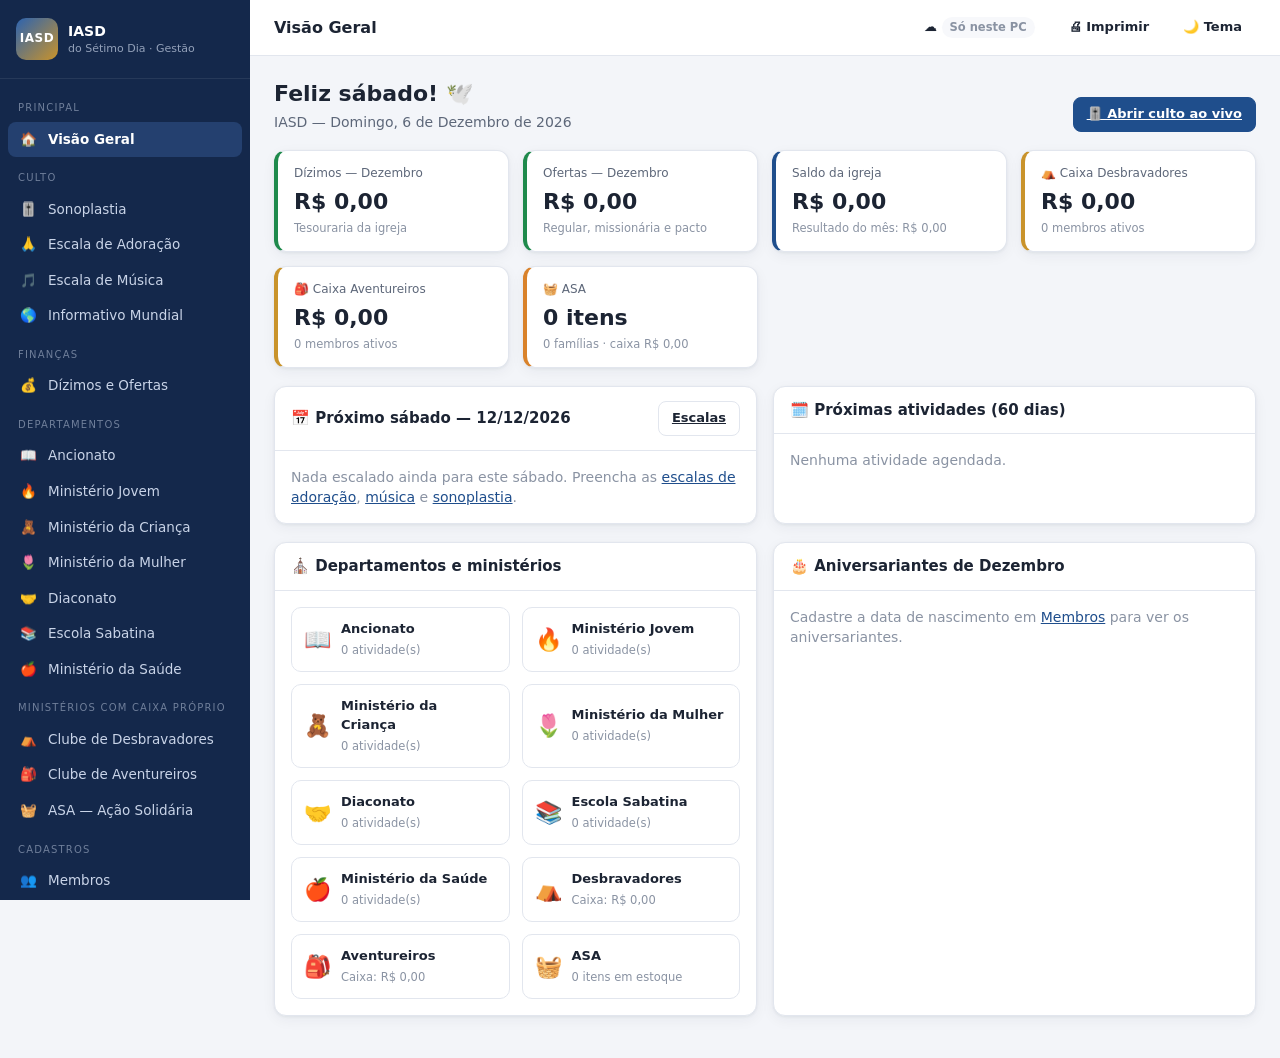
==== commit dbe4a01b: "Adiciona banco de dados online com Supabase ao sistema da igreja - Sincroniza cada registro com a ta" ====
--- a/igreja/gestao-iasd.html
+++ b/igreja/gestao-iasd.html
@@ -477,7 +477,8 @@
   return { id: uid(), nome, itens: itens.map(i => ({ ...i, id: uid() })) };
 }
 function defaults() {
-  const prog = novoRoteiro('Sábado — Manhã (Doxologia)', ROTEIRO_PADRAO);
+  // ids fixos: assim o roteiro/checklist padrão não se duplicam ao sincronizar vários computadores
+  const prog = { id: 'roteiro-padrao', nome: 'Sábado — Manhã (Doxologia)', itens: ROTEIRO_PADRAO.map((i, n) => ({ ...i, id: 'rp-' + n })) };
   return {
     versao: 1,
     config: { igreja: 'IASD', cidade: '', tema: 'light' },
@@ -487,7 +488,7 @@
     asaDoacoes: [], asaDistribuicoes: [], asaFamilias: [],
     notas: {},
     programas: [prog],
-    checklist: CHECKLIST_PADRAO.map(t => ({ id: uid(), texto: t })),
+    checklist: CHECKLIST_PADRAO.map((t, n) => ({ id: 'chk-' + n, texto: t })),
     aoVivo: { data: '', programa: prog.id, feitos: [], check: [] },
   };
 }
@@ -1387,5 +1388,374 @@
 render();
 
 </script>
+<!-- Supabase JS v2.118.0 (MIT) — embutido para funcionar sem CDN -->
+<script>
+var supabase=(function(e){function t(e,t){var n={};for(var r in e)Object.prototype.hasOwnProperty.call(e,r)&&t.indexOf(r)<0&&(n[r]=e[r]);if(e!=null&&typeof Object.getOwnPropertySymbols==`function`)for(var i=0,r=Object.getOwnPropertySymbols(e);i<r.length;i++)t.indexOf(r[i])<0&&Object.prototype.propertyIsEnumerable.call(e,r[i])&&(n[r[i]]=e[r[i]]);return n}function n(e,t,n,r){function i(e){return e instanceof n?e:new n(function(t){t(e)})}return new(n||=Promise)(function(n,a){function o(e){try{c(r.next(e))}catch(e){a(e)}}function s(e){try{c(r.throw(e))}catch(e){a(e)}}function c(e){e.done?n(e.value):i(e.value).then(o,s)}c((r=r.apply(e,t||[])).next())})}let r=e=>e?(...t)=>e(...t):(...e)=>fetch(...e);var i=class extends Error{constructor(e,t=`FunctionsError`,n){super(e),this.name=t,this.context=n}toJSON(){return{name:this.name,message:this.message,context:this.context}}},a=class extends i{constructor(e){super(`Failed to send a request to the Edge Function`,`FunctionsFetchError`,e)}},o=class extends i{constructor(e){super(`Relay Error invoking the Edge Function`,`FunctionsRelayError`,e)}},s=class extends i{constructor(e){super(`Edge Function returned a non-2xx status code`,`FunctionsHttpError`,e)}},c;(function(e){e.Any=`any`,e.ApNortheast1=`ap-northeast-1`,e.ApNortheast2=`ap-northeast-2`,e.ApSouth1=`ap-south-1`,e.ApSoutheast1=`ap-southeast-1`,e.ApSoutheast2=`ap-southeast-2`,e.CaCentral1=`ca-central-1`,e.EuCentral1=`eu-central-1`,e.EuWest1=`eu-west-1`,e.EuWest2=`eu-west-2`,e.EuWest3=`eu-west-3`,e.SaEast1=`sa-east-1`,e.UsEast1=`us-east-1`,e.UsWest1=`us-west-1`,e.UsWest2=`us-west-2`})(c||={});var l=class{constructor(e,{headers:t={},customFetch:n,region:i=c.Any}={}){this.url=e,this.headers=t,this.region=i,this.fetch=r(n)}setAuth(e){this.headers.Authorization=`Bearer ${e}`}invoke(e){return n(this,arguments,void 0,function*(e,t={}){var n;let r,i,c;try{let{headers:n,method:l,body:u,signal:d,timeout:f}=t,p={},{region:m}=t;m||=this.region;let h=new URL(`${this.url}/${e}`);m&&m!==`any`&&(p[`x-region`]=m,h.searchParams.set(`forceFunctionRegion`,m));let g,ee=!!n&&Object.keys(n).some(e=>e.toLowerCase()===`content-type`);u&&!ee?typeof Blob<`u`&&u instanceof Blob||u instanceof ArrayBuffer?(p[`Content-Type`]=u.type||`application/octet-stream`,g=u):typeof u==`string`?(p[`Content-Type`]=`text/plain`,g=u):typeof FormData<`u`&&u instanceof FormData?g=u:(p[`Content-Type`]=`application/json`,g=JSON.stringify(u)):g=u&&typeof u!=`string`&&!(typeof Blob<`u`&&u instanceof Blob)&&!(u instanceof ArrayBuffer)&&!(typeof FormData<`u`&&u instanceof FormData)?JSON.stringify(u):u;let te=d;f&&(i=new AbortController,r=setTimeout(()=>i.abort(),f),d?(te=i.signal,c=()=>i.abort(),d.addEventListener(`abort`,c)):te=i.signal);let _=yield this.fetch(h.toString(),{method:l||`POST`,headers:Object.assign(Object.assign(Object.assign({},p),this.headers),n),body:g,signal:te}).catch(e=>{throw new a(e)}),ne=_.headers.get(`x-relay-error`);if(ne&&ne===`true`)throw new o(_);if(!_.ok)throw new s(_);let re=(_.headers.get(`Content-Type`)??`text/plain`).split(`;`)[0].trim().toLowerCase(),ie;return ie=re===`application/json`?yield _.json():re===`application/octet-stream`||re===`application/pdf`?yield _.blob():re===`text/event-stream`?_:re===`multipart/form-data`?yield _.formData():yield _.text(),{data:ie,error:null,response:_}}catch(e){return{data:null,error:e,response:e instanceof s||e instanceof o?e.context:void 0}}finally{r&&clearTimeout(r),c&&((n=t.signal)==null||n.removeEventListener(`abort`,c))}})}},u=class extends Error{constructor(e){super(e.message),this.name=`PostgrestError`,this.details=e.details,this.hint=e.hint,this.code=e.code}toJSON(){return{name:this.name,message:this.message,details:this.details,hint:this.hint,code:this.code}}};let d=e=>Math.min(1e3*2**e,3e4),f=[520,503],p=[`GET`,`HEAD`,`OPTIONS`];function m(e){"@babel/helpers - typeof";return m=typeof Symbol==`function`&&typeof Symbol.iterator==`symbol`?function(e){return typeof e}:function(e){return e&&typeof Symbol==`function`&&e.constructor===Symbol&&e!==Symbol.prototype?`symbol`:typeof e},m(e)}function h(e,t){if(m(e)!=`object`||!e)return e;var n=e[Symbol.toPrimitive];if(n!==void 0){var r=n.call(e,t||`default`);if(m(r)!=`object`)return r;throw TypeError(`@@toPrimitive must return a primitive value.`)}return(t===`string`?String:Number)(e)}function g(e){var t=h(e,`string`);return m(t)==`symbol`?t:t+``}function ee(e,t,n){return(t=g(t))in e?Object.defineProperty(e,t,{value:n,enumerable:!0,configurable:!0,writable:!0}):e[t]=n,e}function te(e,t){var n=Object.keys(e);if(Object.getOwnPropertySymbols){var r=Object.getOwnPropertySymbols(e);t&&(r=r.filter(function(t){return Object.getOwnPropertyDescriptor(e,t).enumerable})),n.push.apply(n,r)}return n}function _(e){for(var t=1;t<arguments.length;t++){var n=arguments[t]==null?{}:arguments[t];t%2?te(Object(n),!0).forEach(function(t){ee(e,t,n[t])}):Object.getOwnPropertyDescriptors?Object.defineProperties(e,Object.getOwnPropertyDescriptors(n)):te(Object(n)).forEach(function(t){Object.defineProperty(e,t,Object.getOwnPropertyDescriptor(n,t))})}return e}function ne(e,t){return new Promise(n=>{if(t?.aborted){n();return}let r=setTimeout(()=>{t?.removeEventListener(`abort`,i),n()},e);function i(){clearTimeout(r),n()}t?.addEventListener(`abort`,i)})}function re(e,t,n,r){return!(!r||n>=3||!p.includes(e)||!f.includes(t))}async function ie(e,t,n,r){let i=0;for(;;){let a=_({},n.headers);i>0&&(a[`X-Retry-Count`]=String(i));let o;try{o=await e(t,{method:n.method,headers:a,body:n.body,signal:n.signal})}catch(e){if(e?.name===`AbortError`||e?.code===`ABORT_ERR`||e?.name===`TimeoutError`&&n.signal?.aborted||!p.includes(n.method))throw e;if(r&&i<3){let e=d(i);i++,await ne(e,n.signal);continue}throw e}if(re(n.method,o.status,i,r)){let e=o.headers?.get(`Retry-After`)??null,t=e===null?d(i):Math.max(0,parseInt(e,10)||0)*1e3;await o.text(),i++,await ne(t,n.signal);continue}return o}}var ae=class{constructor(e){this.shouldThrowOnError=!1,this.retryEnabled=!0,this.method=e.method,this.url=e.url,this.headers=new Headers(e.headers),this.schema=e.schema,this.body=e.body,this.shouldThrowOnError=e.shouldThrowOnError??!1,this.signal=e.signal,this.isMaybeSingle=e.isMaybeSingle??!1,this.shouldStripNulls=e.shouldStripNulls??!1,this.urlLengthLimit=e.urlLengthLimit??8e3,this.retryEnabled=e.retry??!0,e.fetch?this.fetch=e.fetch:this.fetch=fetch}throwOnError(){return this.shouldThrowOnError=!0,this}stripNulls(){if(this.headers.get(`Accept`)===`text/csv`)throw Error(`stripNulls() cannot be used with csv()`);return this.shouldStripNulls=!0,this}setHeader(e,t){return this.headers=new Headers(this.headers),this.headers.set(e,t),this}retry(e){return this.retryEnabled=e,this}then(e,t){var n=this;if(this.schema===void 0||([`GET`,`HEAD`].includes(this.method)?this.headers.set(`Accept-Profile`,this.schema):this.headers.set(`Content-Profile`,this.schema)),this.method!==`GET`&&this.method!==`HEAD`&&this.headers.set(`Content-Type`,`application/json`),this.shouldStripNulls){let e=this.headers.get(`Accept`);e===`application/vnd.pgrst.object+json`?this.headers.set(`Accept`,`application/vnd.pgrst.object+json;nulls=stripped`):(!e||e===`application/json`)&&this.headers.set(`Accept`,`application/vnd.pgrst.array+json;nulls=stripped`)}let r=this.fetch,i=(async()=>{let e={};n.headers.forEach((t,n)=>{e[n]=t});let t=await ie(r,n.url.toString(),{method:n.method,headers:e,body:JSON.stringify(n.body,(e,t)=>typeof t==`bigint`?t.toString():t),signal:n.signal},n.retryEnabled);return await n.processResponse(t)})();return this.shouldThrowOnError||(i=i.catch(e=>{let t=``,n=``,r=``,i=e?.cause;if(i){let n=i?.message??``,r=i?.code??``;t=`${e?.name??`FetchError`}: ${e?.message}`,t+=`\n\nCaused by: ${i?.name??`Error`}: ${n}`,r&&(t+=` (${r})`),i?.stack&&(t+=`\n${i.stack}`)}else t=e?.stack??``;let a=this.url.toString().length;return e?.name===`AbortError`||e?.code===`ABORT_ERR`?(r=``,n=`Request was aborted (timeout or manual cancellation)`,a>this.urlLengthLimit&&(n+=`. Note: Your request URL is ${a} characters, which may exceed server limits. If selecting many fields, consider using views. If filtering with large arrays (e.g., .in('id', [many IDs])), consider using an RPC function to pass values server-side.`)):(i?.name===`HeadersOverflowError`||i?.code===`UND_ERR_HEADERS_OVERFLOW`)&&(r=``,n=`HTTP headers exceeded server limits (typically 16KB)`,a>this.urlLengthLimit&&(n+=`. Your request URL is ${a} characters. If selecting many fields, consider using views. If filtering with large arrays (e.g., .in('id', [200+ IDs])), consider using an RPC function instead.`)),{success:!1,error:{message:`${e?.name??`FetchError`}: ${e?.message}`,details:t,hint:n,code:r},data:null,count:null,status:0,statusText:``}})),i.then(e,t)}async processResponse(e){var t=this;let n=null,r=null,i=null,a=e.status,o=e.statusText;if(e.ok){if(t.method!==`HEAD`){let i=await e.text();if(i!==``)if(t.headers.get(`Accept`)===`text/csv`)r=i;else if(t.headers.get(`Accept`)&&t.headers.get(`Accept`)?.includes(`application/vnd.pgrst.plan+text`))r=i;else try{r=JSON.parse(i)}catch{if(n={message:i},r=null,t.shouldThrowOnError)throw new u({message:i,details:``,hint:``,code:``})}}let s=t.headers.get(`Prefer`)?.match(/count=(exact|planned|estimated)/),c=e.headers.get(`content-range`)?.split(`/`);if(s&&c&&c.length>1&&(i=parseInt(c[1])),t.isMaybeSingle&&Array.isArray(r))if(r.length>1){if(n={code:`PGRST116`,details:`Results contain ${r.length} rows, application/vnd.pgrst.object+json requires 1 row`,hint:null,message:`JSON object requested, multiple (or no) rows returned`},r=null,i=null,a=406,o=`Not Acceptable`,t.shouldThrowOnError)throw new u(_(_({},n),{},{hint:n.hint??``}))}else r=r.length===1?r[0]:null}else{let i=await e.text();try{n=JSON.parse(i),Array.isArray(n)&&e.status===404&&(r=[],n=null,a=200,o=`OK`)}catch{e.status===404&&i===``?(a=204,o=`No Content`):n={message:i}}if(n&&t.shouldThrowOnError)throw new u(n)}return{success:n===null,error:n,data:r,count:i,status:a,statusText:o}}returns(){return this}overrideTypes(){return this}},oe=class extends ae{throwOnError(){return super.throwOnError()}select(e){let t=!1,n=(e??`*`).split(``).map(e=>/\s/.test(e)&&!t?``:(e===`"`&&(t=!t),e)).join(``);return this.url.searchParams.set(`select`,n),this.headers.append(`Prefer`,`return=representation`),this}order(e,{ascending:t=!0,nullsFirst:n,foreignTable:r,referencedTable:i=r}={}){let a=i?`${i}.order`:`order`,o=this.url.searchParams.get(a);return this.url.searchParams.set(a,`${o?`${o},`:``}${e}.${t?`asc`:`desc`}${n===void 0?``:n?`.nullsfirst`:`.nullslast`}`),this}limit(e,{foreignTable:t,referencedTable:n=t}={}){let r=n===void 0?`limit`:`${n}.limit`;return this.url.searchParams.set(r,`${e}`),this}range(e,t,{foreignTable:n,referencedTable:r=n}={}){let i=r===void 0?`offset`:`${r}.offset`,a=r===void 0?`limit`:`${r}.limit`;return this.url.searchParams.set(i,`${e}`),this.url.searchParams.set(a,`${t-e+1}`),this}abortSignal(e){return this.signal=e,this}single(){return this.headers.set(`Accept`,`application/vnd.pgrst.object+json`),this}maybeSingle(){return this.isMaybeSingle=!0,this}csv(){return this.headers.set(`Accept`,`text/csv`),this}geojson(){return this.headers.set(`Accept`,`application/geo+json`),this}explain({analyze:e=!1,verbose:t=!1,settings:n=!1,buffers:r=!1,wal:i=!1,format:a=`text`}={}){let o=[e?`analyze`:null,t?`verbose`:null,n?`settings`:null,r?`buffers`:null,i?`wal`:null].filter(Boolean).join(`|`),s=this.headers.get(`Accept`)??`application/json`;return this.headers.set(`Accept`,`application/vnd.pgrst.plan+${a}; for="${s}"; options=${o};`),this}rollback(){return this.headers.append(`Prefer`,`tx=rollback`),this}returns(){return this}maxAffected(e){return this.headers.append(`Prefer`,`handling=strict`),this.headers.append(`Prefer`,`max-affected=${e}`),this}};let se=RegExp(`[,()]`);var ce=class extends oe{throwOnError(){return super.throwOnError()}eq(e,t){return this.url.searchParams.append(e,`eq.${t}`),this}neq(e,t){return this.url.searchParams.append(e,`neq.${t}`),this}gt(e,t){return this.url.searchParams.append(e,`gt.${t}`),this}gte(e,t){return this.url.searchParams.append(e,`gte.${t}`),this}lt(e,t){return this.url.searchParams.append(e,`lt.${t}`),this}lte(e,t){return this.url.searchParams.append(e,`lte.${t}`),this}like(e,t){return this.url.searchParams.append(e,`like.${t}`),this}likeAllOf(e,t){return this.url.searchParams.append(e,`like(all).{${t.join(`,`)}}`),this}likeAnyOf(e,t){return this.url.searchParams.append(e,`like(any).{${t.join(`,`)}}`),this}ilike(e,t){return this.url.searchParams.append(e,`ilike.${t}`),this}ilikeAllOf(e,t){return this.url.searchParams.append(e,`ilike(all).{${t.join(`,`)}}`),this}ilikeAnyOf(e,t){return this.url.searchParams.append(e,`ilike(any).{${t.join(`,`)}}`),this}regexMatch(e,t){return this.url.searchParams.append(e,`match.${t}`),this}regexIMatch(e,t){return this.url.searchParams.append(e,`imatch.${t}`),this}is(e,t){return this.url.searchParams.append(e,`is.${t}`),this}isDistinct(e,t){return this.url.searchParams.append(e,`isdistinct.${t}`),this}in(e,t){let n=Array.from(new Set(t)).map(e=>typeof e==`string`&&se.test(e)?`"${e}"`:`${e}`).join(`,`);return this.url.searchParams.append(e,`in.(${n})`),this}notIn(e,t){let n=Array.from(new Set(t)).map(e=>typeof e==`string`&&se.test(e)?`"${e}"`:`${e}`).join(`,`);return this.url.searchParams.append(e,`not.in.(${n})`),this}contains(e,t){return typeof t==`string`?this.url.searchParams.append(e,`cs.${t}`):Array.isArray(t)?this.url.searchParams.append(e,`cs.{${t.join(`,`)}}`):this.url.searchParams.append(e,`cs.${JSON.stringify(t)}`),this}containedBy(e,t){return typeof t==`string`?this.url.searchParams.append(e,`cd.${t}`):Array.isArray(t)?this.url.searchParams.append(e,`cd.{${t.join(`,`)}}`):this.url.searchParams.append(e,`cd.${JSON.stringify(t)}`),this}rangeGt(e,t){return this.url.searchParams.append(e,`sr.${t}`),this}rangeGte(e,t){return this.url.searchParams.append(e,`nxl.${t}`),this}rangeLt(e,t){return this.url.searchParams.append(e,`sl.${t}`),this}rangeLte(e,t){return this.url.searchParams.append(e,`nxr.${t}`),this}rangeAdjacent(e,t){return this.url.searchParams.append(e,`adj.${t}`),this}overlaps(e,t){return typeof t==`string`?this.url.searchParams.append(e,`ov.${t}`):this.url.searchParams.append(e,`ov.{${t.join(`,`)}}`),this}textSearch(e,t,{config:n,type:r}={}){let i=``;r===`plain`?i=`pl`:r===`phrase`?i=`ph`:r===`websearch`&&(i=`w`);let a=n===void 0?``:`(${n})`;return this.url.searchParams.append(e,`${i}fts${a}.${t}`),this}match(e){return Object.entries(e).filter(([e,t])=>t!==void 0).forEach(([e,t])=>{this.url.searchParams.append(e,`eq.${t}`)}),this}not(e,t,n){return this.url.searchParams.append(e,`not.${t}.${n}`),this}or(e,{foreignTable:t,referencedTable:n=t}={}){let r=n?`${n}.or`:`or`;return this.url.searchParams.append(r,`(${e})`),this}filter(e,t,n){return this.url.searchParams.append(e,`${t}.${n}`),this}},le=class{constructor(e,{headers:t={},schema:n,fetch:r,urlLengthLimit:i=8e3,retry:a}){this.url=e,this.headers=new Headers(t),this.schema=n,this.fetch=r,this.urlLengthLimit=i,this.retry=a}cloneRequestState(){return{url:new URL(this.url.toString()),headers:new Headers(this.headers)}}select(e,t){let{head:n=!1,count:r}=t??{},i=n?`HEAD`:`GET`,a=!1,o=(e??`*`).split(``).map(e=>/\s/.test(e)&&!a?``:(e===`"`&&(a=!a),e)).join(``),{url:s,headers:c}=this.cloneRequestState();return s.searchParams.set(`select`,o),r&&c.append(`Prefer`,`count=${r}`),new ce({method:i,url:s,headers:c,schema:this.schema,fetch:this.fetch,urlLengthLimit:this.urlLengthLimit,retry:this.retry})}insert(e,{count:t,defaultToNull:n=!0}={}){let{url:r,headers:i}=this.cloneRequestState();if(t&&i.append(`Prefer`,`count=${t}`),n||i.append(`Prefer`,`missing=default`),Array.isArray(e)){let t=e.reduce((e,t)=>e.concat(Object.keys(t)),[]);if(t.length>0){let e=[...new Set(t)].map(e=>`"${e}"`);r.searchParams.set(`columns`,e.join(`,`))}}return new ce({method:`POST`,url:r,headers:i,schema:this.schema,body:e,fetch:this.fetch??fetch,urlLengthLimit:this.urlLengthLimit,retry:this.retry})}upsert(e,{onConflict:t,ignoreDuplicates:n=!1,count:r,defaultToNull:i=!0}={}){let{url:a,headers:o}=this.cloneRequestState();if(o.append(`Prefer`,`resolution=${n?`ignore`:`merge`}-duplicates`),t!==void 0&&a.searchParams.set(`on_conflict`,t),r&&o.append(`Prefer`,`count=${r}`),i||o.append(`Prefer`,`missing=default`),Array.isArray(e)){let t=e.reduce((e,t)=>e.concat(Object.keys(t)),[]);if(t.length>0){let e=[...new Set(t)].map(e=>`"${e}"`);a.searchParams.set(`columns`,e.join(`,`))}}return new ce({method:`POST`,url:a,headers:o,schema:this.schema,body:e,fetch:this.fetch??fetch,urlLengthLimit:this.urlLengthLimit,retry:this.retry})}update(e,{count:t}={}){let{url:n,headers:r}=this.cloneRequestState();return t&&r.append(`Prefer`,`count=${t}`),new ce({method:`PATCH`,url:n,headers:r,schema:this.schema,body:e,fetch:this.fetch??fetch,urlLengthLimit:this.urlLengthLimit,retry:this.retry})}delete({count:e}={}){let{url:t,headers:n}=this.cloneRequestState();return e&&n.append(`Prefer`,`count=${e}`),new ce({method:`DELETE`,url:t,headers:n,schema:this.schema,fetch:this.fetch??fetch,urlLengthLimit:this.urlLengthLimit,retry:this.retry})}};function ue(e,t){try{let t=JSON.parse(e);if(t&&typeof t==`object`&&!Array.isArray(t))return new u({message:String(t.message??e),details:t.details??``,hint:t.hint??``,code:t.code??``})}catch{}return new u({message:e||t,details:``,hint:``,code:``})}function de(e,t,n){let r=e;return{success:!1,error:new u({message:`${r?.name??`FetchError`}: ${r?.message}`,details:``,hint:``,code:``}),data:null,count:null,status:t,statusText:n}}var fe=class e{constructor(e,{headers:t={},schema:n,fetch:r,timeout:i,urlLengthLimit:a=8e3,retry:o}={}){this.url=e,this.headers=new Headers(t),this.schemaName=n,this.urlLengthLimit=a;let s=r??globalThis.fetch;i!==void 0&&i>0?this.fetch=(e,t)=>{let n=new AbortController,r=setTimeout(()=>n.abort(),i),a=t?.signal;if(a){if(a.aborted)return clearTimeout(r),s(e,t);let i=()=>{clearTimeout(r),n.abort()};return a.addEventListener(`abort`,i,{once:!0}),s(e,_(_({},t),{},{signal:n.signal})).finally(()=>{clearTimeout(r),a.removeEventListener(`abort`,i)})}return s(e,_(_({},t),{},{signal:n.signal})).finally(()=>clearTimeout(r))}:this.fetch=s,this.retry=o}from(e){if(!e||typeof e!=`string`||e.trim()===``)throw Error(`Invalid relation name: relation must be a non-empty string.`);return new le(new URL(`${this.url}/${e}`),{headers:new Headers(this.headers),schema:this.schemaName,fetch:this.fetch,urlLengthLimit:this.urlLengthLimit,retry:this.retry})}schema(t){return new e(this.url,{headers:this.headers,schema:t,fetch:this.fetch,urlLengthLimit:this.urlLengthLimit,retry:this.retry})}async getOpenApiSpec(){var e=this;let t=new Headers(e.headers);t.set(`Accept`,`application/openapi+json`),e.schemaName&&t.set(`Accept-Profile`,e.schemaName);let n={};t.forEach((e,t)=>{n[t]=e});let r=e.fetch??globalThis.fetch,i;try{i=await ie(r,`${e.url}/`,{method:`GET`,headers:n},e.retry??!0)}catch(e){return de(e,0,``)}let a;try{a=await i.text()}catch(e){return de(e,i.status,i.statusText)}if(i.ok)try{return{success:!0,error:null,data:JSON.parse(a),count:null,status:i.status,statusText:i.statusText}}catch{}return{success:!1,error:ue(a,i.statusText),data:null,count:null,status:i.status,statusText:i.statusText}}rpc(e,t={},{head:n=!1,get:r=!1,count:i}={}){let a,o=new URL(`${this.url}/rpc/${e}`),s,c=e=>typeof e==`object`&&!!e&&(!Array.isArray(e)||e.some(c)),l=n&&Object.values(t).some(c);l?(a=`POST`,s=t):n||r?(a=n?`HEAD`:`GET`,Object.entries(t).filter(([e,t])=>t!==void 0).map(([e,t])=>[e,Array.isArray(t)?`{${t.join(`,`)}}`:`${t}`]).forEach(([e,t])=>{o.searchParams.append(e,t)})):(a=`POST`,s=t);let u=new Headers(this.headers);return l?u.set(`Prefer`,i?`count=${i},return=minimal`:`return=minimal`):i&&u.set(`Prefer`,`count=${i}`),new ce({method:a,url:o,headers:u,schema:this.schemaName,body:s,fetch:this.fetch??fetch,urlLengthLimit:this.urlLengthLimit,retry:this.retry})}},pe=class{constructor(){}static detectEnvironment(){if(typeof WebSocket<`u`)return{type:`native`,wsConstructor:WebSocket};let e=globalThis;if(typeof globalThis<`u`&&e.WebSocket!==void 0)return{type:`native`,wsConstructor:e.WebSocket};let t=typeof global<`u`?global:void 0;if(t&&t.WebSocket!==void 0)return{type:`native`,wsConstructor:t.WebSocket};if(typeof globalThis<`u`&&e.WebSocketPair!==void 0&&globalThis.WebSocket===void 0)return{type:`cloudflare`,error:`Cloudflare Workers detected. WebSocket clients are not supported in Cloudflare Workers.`,workaround:`Use Cloudflare Workers WebSocket API for server-side WebSocket handling, or deploy to a different runtime.`};if(typeof globalThis<`u`&&e.EdgeRuntime||typeof navigator<`u`&&navigator.userAgent?.includes(`Vercel-Edge`))return{type:`unsupported`,error:`Edge runtime detected (Vercel Edge/Netlify Edge). WebSockets are not supported in edge functions.`,workaround:`Use serverless functions or a different deployment target for WebSocket functionality.`};let n=globalThis.process;if(n){let e=n.versions;if(e&&e.node)return{type:`unsupported`,error:`Node.js detected but native WebSocket not found.`,workaround:`Ensure you are running Node.js 22+ or provide a WebSocket implementation via the transport option.`}}return{type:`unsupported`,error:`Unknown JavaScript runtime without WebSocket support.`,workaround:`Ensure you're running in a supported environment (browser, Node.js, Deno) or provide a custom WebSocket implementation.`}}static getWebSocketConstructor(){let e=this.detectEnvironment();if(e.wsConstructor)return e.wsConstructor;let t=e.error||`WebSocket not supported in this environment.`;throw e.workaround&&(t+=`\n\nSuggested solution: ${e.workaround}`),Error(t)}static isWebSocketSupported(){try{return this.detectEnvironment().type===`native`}catch{return!1}}};let v={closed:`closed`,errored:`errored`,joined:`joined`,joining:`joining`,leaving:`leaving`},me={close:`phx_close`,error:`phx_error`,join:`phx_join`,reply:`phx_reply`,leave:`phx_leave`,access_token:`access_token`},he={connecting:`connecting`,open:`open`,closing:`closing`,closed:`closed`};var ge=class{constructor(e){this.HEADER_LENGTH=1,this.USER_BROADCAST_PUSH_META_LENGTH=6,this.KINDS={userBroadcastPush:3,userBroadcast:4},this.BINARY_ENCODING=0,this.JSON_ENCODING=1,this.BROADCAST_EVENT=`broadcast`,this.allowedMetadataKeys=[],this.allowedMetadataKeys=e??[]}encode(e,t){if(e.event===this.BROADCAST_EVENT&&!(e.payload instanceof ArrayBuffer)&&typeof e.payload.event==`string`)return t(this._binaryEncodeUserBroadcastPush(e));let n=[e.join_ref,e.ref,e.topic,e.event,e.payload];return t(JSON.stringify(n))}_binaryEncodeUserBroadcastPush(e){return this._isArrayBuffer(e.payload?.payload)?this._encodeBinaryUserBroadcastPush(e):this._encodeJsonUserBroadcastPush(e)}_encodeBinaryUserBroadcastPush(e){let t=e.payload?.payload??new ArrayBuffer(0);return this._encodeUserBroadcastPush(e,this.BINARY_ENCODING,t)}_encodeJsonUserBroadcastPush(e){let t=e.payload?.payload??{},n=new TextEncoder().encode(JSON.stringify(t)).buffer;return this._encodeUserBroadcastPush(e,this.JSON_ENCODING,n)}_encodeUserBroadcastPush(e,t,n){let r=new TextEncoder,i=r.encode(e.topic),a=r.encode(e.ref??``),o=r.encode(e.join_ref??``),s=r.encode(e.payload.event),c=this.allowedMetadataKeys?this._pick(e.payload,this.allowedMetadataKeys):{},l=r.encode(Object.keys(c).length===0?``:JSON.stringify(c));if(o.length>255)throw Error(`joinRef length ${o.length} exceeds maximum of 255`);if(a.length>255)throw Error(`ref length ${a.length} exceeds maximum of 255`);if(i.length>255)throw Error(`topic length ${i.length} exceeds maximum of 255`);if(s.length>255)throw Error(`userEvent length ${s.length} exceeds maximum of 255`);if(l.length>255)throw Error(`metadata length ${l.length} exceeds maximum of 255`);let u=this.USER_BROADCAST_PUSH_META_LENGTH+o.length+a.length+i.length+s.length+l.length,d=new ArrayBuffer(this.HEADER_LENGTH+u),f=new DataView(d),p=new Uint8Array(d),m=0;f.setUint8(m++,this.KINDS.userBroadcastPush),f.setUint8(m++,o.length),f.setUint8(m++,a.length),f.setUint8(m++,i.length),f.setUint8(m++,s.length),f.setUint8(m++,l.length),f.setUint8(m++,t),p.set(o,m),m+=o.length,p.set(a,m),m+=a.length,p.set(i,m),m+=i.length,p.set(s,m),m+=s.length,p.set(l,m),m+=l.length;var h=new Uint8Array(d.byteLength+n.byteLength);return h.set(new Uint8Array(d),0),h.set(new Uint8Array(n),d.byteLength),h.buffer}decode(e,t){if(this._isArrayBuffer(e))return t(this._binaryDecode(e));if(typeof e==`string`){let[n,r,i,a,o]=JSON.parse(e);return t({join_ref:n,ref:r,topic:i,event:a,payload:o})}return t({})}_binaryDecode(e){let t=new DataView(e),n=t.getUint8(0),r=new TextDecoder;switch(n){case this.KINDS.userBroadcast:return this._decodeUserBroadcast(e,t,r)}}_decodeUserBroadcast(e,t,n){let r=t.getUint8(1),i=t.getUint8(2),a=t.getUint8(3),o=t.getUint8(4),s=this.HEADER_LENGTH+4,c=n.decode(e.slice(s,s+r));s+=r;let l=n.decode(e.slice(s,s+i));s+=i;let u=n.decode(e.slice(s,s+a));s+=a;let d=e.slice(s,e.byteLength),f=o===this.JSON_ENCODING?JSON.parse(n.decode(d)):d,p={type:this.BROADCAST_EVENT,event:l,payload:f};return a>0&&(p.meta=JSON.parse(u)),{join_ref:null,ref:null,topic:c,event:this.BROADCAST_EVENT,payload:p}}_isArrayBuffer(e){return e instanceof ArrayBuffer||e?.constructor?.name===`ArrayBuffer`}_pick(e,t){return!e||typeof e!=`object`?{}:Object.fromEntries(Object.entries(e).filter(([e])=>t.includes(e)))}},y;(function(e){e.abstime=`abstime`,e.bool=`bool`,e.date=`date`,e.daterange=`daterange`,e.float4=`float4`,e.float8=`float8`,e.int2=`int2`,e.int4=`int4`,e.int4range=`int4range`,e.int8=`int8`,e.int8range=`int8range`,e.json=`json`,e.jsonb=`jsonb`,e.money=`money`,e.numeric=`numeric`,e.oid=`oid`,e.reltime=`reltime`,e.text=`text`,e.time=`time`,e.timestamp=`timestamp`,e.timestamptz=`timestamptz`,e.timetz=`timetz`,e.tsrange=`tsrange`,e.tstzrange=`tstzrange`})(y||={});let _e=(e,t,n={})=>{let r=n.skipTypes??[];return t?Object.keys(t).reduce((n,i)=>(n[i]=ve(i,e,t,r),n),{}):{}},ve=(e,t,n,r)=>{let i=t.find(t=>t.name===e)?.type,a=n[e];return i&&!r.includes(i)?ye(i,a):be(a)},ye=(e,t)=>{if(e.charAt(0)===`_`)return we(t,e.slice(1,e.length));switch(e){case y.bool:return xe(t);case y.float4:case y.float8:case y.int2:case y.int4:case y.int8:case y.numeric:case y.oid:return Se(t);case y.json:case y.jsonb:return Ce(t);case y.timestamp:return Te(t);case y.abstime:case y.date:case y.daterange:case y.int4range:case y.int8range:case y.money:case y.reltime:case y.text:case y.time:case y.timestamptz:case y.timetz:case y.tsrange:case y.tstzrange:return be(t);default:return be(t)}},be=e=>e,xe=e=>{switch(e){case`t`:return!0;case`f`:return!1;default:return e}},Se=e=>{if(typeof e==`string`){let t=parseFloat(e);if(!Number.isNaN(t))return t}return e},Ce=e=>{if(typeof e==`string`)try{return JSON.parse(e)}catch{return e}return e},we=(e,t)=>{if(typeof e!=`string`)return e;let n=e.length-1,r=e[n];if(e[0]===`{`&&r===`}`){let r,i=e.slice(1,n);try{r=JSON.parse(`[`+i+`]`)}catch{r=i?i.split(`,`):[]}return r.map(e=>ye(t,e))}return e},Te=e=>typeof e==`string`?e.replace(` `,`T`):e,Ee=e=>{let t=new URL(e);return t.protocol=t.protocol.replace(/^ws/i,`http`),t.pathname=t.pathname.replace(/\/+$/,``).replace(/\/socket\/websocket$/i,``).replace(/\/socket$/i,``).replace(/\/websocket$/i,``),t.pathname===``||t.pathname===`/`?t.pathname=`/api/broadcast`:t.pathname+=`/api/broadcast`,t.href};var b=e=>typeof e==`function`?e:function(){return e},De=typeof self<`u`?self:null,Oe=typeof window<`u`?window:null,x=De||Oe||globalThis,ke=`2.0.0`,Ae=1e4,je=1e3,Me=100,S={connecting:0,open:1,closing:2,closed:3},C={closed:`closed`,errored:`errored`,joined:`joined`,joining:`joining`,leaving:`leaving`},w={close:`phx_close`,error:`phx_error`,join:`phx_join`,reply:`phx_reply`,leave:`phx_leave`},Ne={longpoll:`longpoll`,websocket:`websocket`},Pe={complete:4},Fe=`base64url.bearer.phx.`,Ie=class{constructor(e,t,n,r){this.channel=e,this.event=t,this.payload=n||function(){return{}},this.receivedResp=null,this.timeout=r,this.timeoutTimer=null,this.recHooks=[],this.sent=!1,this.ref=void 0}resend(e){this.timeout=e,this.reset(),this.send()}send(){this.hasReceived(`timeout`)||(this.startTimeout(),this.sent=!0,this.channel.socket.push({topic:this.channel.topic,event:this.event,payload:this.payload(),ref:this.ref,join_ref:this.channel.joinRef()}))}receive(e,t){return this.hasReceived(e)&&t(this.receivedResp.response),this.recHooks.push({status:e,callback:t}),this}reset(){this.cancelRefEvent(),this.ref=null,this.refEvent=null,this.receivedResp=null,this.sent=!1}destroy(){this.cancelRefEvent(),this.cancelTimeout()}matchReceive({status:e,response:t,_ref:n}){this.recHooks.filter(t=>t.status===e).forEach(e=>e.callback(t))}cancelRefEvent(){this.refEvent&&this.channel.off(this.refEvent)}cancelTimeout(){clearTimeout(this.timeoutTimer),this.timeoutTimer=null}startTimeout(){this.timeoutTimer&&this.cancelTimeout(),this.ref=this.channel.socket.makeRef(),this.refEvent=this.channel.replyEventName(this.ref),this.channel.on(this.refEvent,e=>{this.cancelRefEvent(),this.cancelTimeout(),this.receivedResp=e,this.matchReceive(e)}),this.timeoutTimer=setTimeout(()=>{this.trigger(`timeout`,{})},this.timeout)}hasReceived(e){return this.receivedResp&&this.receivedResp.status===e}trigger(e,t){this.channel.trigger(this.refEvent,{status:e,response:t})}},Le=class{constructor(e,t){this.callback=e,this.timerCalc=t,this.timer=void 0,this.tries=0}reset(){this.tries=0,clearTimeout(this.timer)}scheduleTimeout(){clearTimeout(this.timer),this.timer=setTimeout(()=>{this.tries+=1,this.callback()},this.timerCalc(this.tries+1))}},Re=class{constructor(e,t,n){this.state=C.closed,this.topic=e,this.params=b(t||{}),this.socket=n,this.bindings=[],this.bindingRef=0,this.timeout=this.socket.timeout,this.joinedOnce=!1,this.joinPush=new Ie(this,w.join,this.params,this.timeout),this.pushBuffer=[],this.stateChangeRefs=[],this.rejoinTimer=new Le(()=>{this.socket.isConnected()&&this.rejoin()},this.socket.rejoinAfterMs),this.stateChangeRefs.push(this.socket.onError(()=>this.rejoinTimer.reset())),this.stateChangeRefs.push(this.socket.onOpen(()=>{this.rejoinTimer.reset(),this.isErrored()&&this.rejoin()})),this.joinPush.receive(`ok`,()=>{this.state=C.joined,this.rejoinTimer.reset(),this.pushBuffer.forEach(e=>e.send()),this.pushBuffer=[]}),this.joinPush.receive(`error`,e=>{this.state=C.errored,this.socket.hasLogger()&&this.socket.log(`channel`,`error ${this.topic}`,e),this.socket.isConnected()&&this.rejoinTimer.scheduleTimeout()}),this.onClose(()=>{this.rejoinTimer.reset(),this.socket.hasLogger()&&this.socket.log(`channel`,`close ${this.topic}`),this.state=C.closed,this.socket.remove(this)}),this.onError(e=>{this.socket.hasLogger()&&this.socket.log(`channel`,`error ${this.topic}`,e),this.isJoining()&&this.joinPush.reset(),this.state=C.errored,this.socket.isConnected()&&this.rejoinTimer.scheduleTimeout()}),this.joinPush.receive(`timeout`,()=>{this.socket.hasLogger()&&this.socket.log(`channel`,`timeout ${this.topic}`,this.joinPush.timeout),new Ie(this,w.leave,b({}),this.timeout).send(),this.state=C.errored,this.joinPush.reset(),this.socket.isConnected()&&this.rejoinTimer.scheduleTimeout()}),this.on(w.reply,(e,t)=>{this.trigger(this.replyEventName(t),e)})}join(e=this.timeout){if(this.joinedOnce)throw Error(`tried to join multiple times. 'join' can only be called a single time per channel instance`);return this.timeout=e,this.joinedOnce=!0,this.rejoin(),this.joinPush}teardown(){this.pushBuffer.forEach(e=>e.destroy()),this.pushBuffer=[],this.rejoinTimer.reset(),this.joinPush.destroy(),this.state=C.closed,this.bindings=[]}onClose(e){this.on(w.close,e)}onError(e){return this.on(w.error,t=>e(t))}on(e,t){let n=this.bindingRef++;return this.bindings.push({event:e,ref:n,callback:t}),n}off(e,t){this.bindings=this.bindings.filter(n=>!(n.event===e&&(t===void 0||t===n.ref)))}canPush(){return this.socket.isConnected()&&this.isJoined()}push(e,t,n=this.timeout){if(t||={},!this.joinedOnce)throw Error(`tried to push '${e}' to '${this.topic}' before joining. Use channel.join() before pushing events`);let r=new Ie(this,e,function(){return t},n);return this.canPush()?r.send():(r.startTimeout(),this.pushBuffer.push(r)),r}leave(e=this.timeout){this.rejoinTimer.reset(),this.joinPush.cancelTimeout(),this.state=C.leaving;let t=()=>{this.socket.hasLogger()&&this.socket.log(`channel`,`leave ${this.topic}`),this.trigger(w.close,`leave`)},n=new Ie(this,w.leave,b({}),e);return n.receive(`ok`,()=>t()).receive(`timeout`,()=>t()),n.send(),this.canPush()||n.trigger(`ok`,{}),n}onMessage(e,t,n){return t}filterBindings(e,t,n){return!0}isMember(e,t,n,r){return this.topic===e?r&&r!==this.joinRef()?(this.socket.hasLogger()&&this.socket.log(`channel`,`dropping outdated message`,{topic:e,event:t,payload:n,joinRef:r}),!1):!0:!1}joinRef(){return this.joinPush.ref}rejoin(e=this.timeout){this.isLeaving()||(this.socket.leaveOpenTopic(this.topic),this.state=C.joining,this.joinPush.resend(e))}trigger(e,t,n,r){let i=this.onMessage(e,t,n,r);if(t&&!i)throw Error(`channel onMessage callbacks must return the payload, modified or unmodified`);let a=this.bindings.filter(r=>r.event===e&&this.filterBindings(r,t,n));for(let e=0;e<a.length;e++)a[e].callback(i,n,r||this.joinRef())}replyEventName(e){return`chan_reply_${e}`}isClosed(){return this.state===C.closed}isErrored(){return this.state===C.errored}isJoined(){return this.state===C.joined}isJoining(){return this.state===C.joining}isLeaving(){return this.state===C.leaving}},ze=class{static request(e,t,n,r,i,a,o){if(x.XDomainRequest){let n=new x.XDomainRequest;return this.xdomainRequest(n,e,t,r,i,a,o)}else if(x.XMLHttpRequest){let s=new x.XMLHttpRequest;return this.xhrRequest(s,e,t,n,r,i,a,o)}else if(x.fetch&&x.AbortController)return this.fetchRequest(e,t,n,r,i,a,o);else throw Error(`No suitable XMLHttpRequest implementation found`)}static fetchRequest(e,t,n,r,i,a,o){let s={method:e,headers:n,body:r},c=null;return i&&(c=new AbortController,setTimeout(()=>c.abort(),i),s.signal=c.signal),x.fetch(t,s).then(e=>e.text()).then(e=>this.parseJSON(e)).then(e=>o&&o(e)).catch(e=>{e.name===`AbortError`&&a?a():o&&o(null)}),c}static xdomainRequest(e,t,n,r,i,a,o){return e.timeout=i,e.open(t,n),e.onload=()=>{let t=this.parseJSON(e.responseText);o&&o(t)},a&&(e.ontimeout=a),e.onprogress=()=>{},e.send(r),e}static xhrRequest(e,t,n,r,i,a,o,s){e.open(t,n,!0),e.timeout=a;for(let[t,n]of Object.entries(r))e.setRequestHeader(t,n);return e.onerror=()=>s&&s(null),e.onreadystatechange=()=>{e.readyState===Pe.complete&&s&&s(this.parseJSON(e.responseText))},o&&(e.ontimeout=o),e.send(i),e}static parseJSON(e){if(!e||e===``)return null;try{return JSON.parse(e)}catch{return console&&console.log(`failed to parse JSON response`,e),null}}static serialize(e,t){let n=[];for(var r in e){if(!Object.prototype.hasOwnProperty.call(e,r))continue;let i=t?`${t}[${r}]`:r,a=e[r];typeof a==`object`?n.push(this.serialize(a,i)):n.push(encodeURIComponent(i)+`=`+encodeURIComponent(a))}return n.join(`&`)}static appendParams(e,t){return Object.keys(t).length===0?e:`${e}${e.match(/\?/)?`&`:`?`}${this.serialize(t)}`}},Be=e=>{let t=``,n=new Uint8Array(e),r=n.byteLength;for(let e=0;e<r;e++)t+=String.fromCharCode(n[e]);return btoa(t)},Ve=class{constructor(e,t){t&&t.length===2&&t[1].startsWith(Fe)&&(this.authToken=atob(t[1].slice(Fe.length))),this.endPoint=null,this.token=null,this.skipHeartbeat=!0,this.reqs=new Set,this.awaitingBatchAck=!1,this.currentBatch=null,this.currentBatchTimer=null,this.batchBuffer=[],this.onopen=function(){},this.onerror=function(){},this.onmessage=function(){},this.onclose=function(){},this.pollEndpoint=this.normalizeEndpoint(e),this.readyState=S.connecting,setTimeout(()=>this.poll(),0)}normalizeEndpoint(e){return e.replace(`ws://`,`http://`).replace(`wss://`,`https://`).replace(RegExp(`(.*)/`+Ne.websocket),`$1/`+Ne.longpoll)}endpointURL(){return ze.appendParams(this.pollEndpoint,{token:this.token})}closeAndRetry(e,t,n){this.close(e,t,n),this.readyState=S.connecting}ontimeout(){this.onerror(`timeout`),this.closeAndRetry(1005,`timeout`,!1)}isActive(){return this.readyState===S.open||this.readyState===S.connecting}poll(){let e={Accept:`application/json`};this.authToken&&(e[`X-Phoenix-AuthToken`]=this.authToken),this.ajax(`GET`,e,null,()=>this.ontimeout(),e=>{if(e){var{status:t,token:n,messages:r}=e;if(t===410&&this.token!==null){this.onerror(410),this.closeAndRetry(3410,`session_gone`,!1);return}this.token=n}else t=0;switch(t){case 200:r.forEach(e=>{setTimeout(()=>this.onmessage({data:e}),0)}),this.poll();break;case 204:this.poll();break;case 410:this.readyState=S.open,this.onopen({}),this.poll();break;case 403:this.onerror(403),this.close(1008,`forbidden`,!1);break;case 0:case 500:this.onerror(500),this.closeAndRetry(1011,`internal server error`,500);break;default:throw Error(`unhandled poll status ${t}`)}})}send(e){typeof e!=`string`&&(e=Be(e)),this.currentBatch?this.currentBatch.push(e):this.awaitingBatchAck?this.batchBuffer.push(e):(this.currentBatch=[e],this.currentBatchTimer=setTimeout(()=>{this.batchSend(this.currentBatch),this.currentBatch=null},0))}batchSend(e,t=0){this.awaitingBatchAck=!0;let n=t+Me,r=e.slice(t,n);this.ajax(`POST`,{"Content-Type":`application/x-ndjson`},r.join(`
+`),()=>this.onerror(`timeout`),t=>{!t||t.status!==200?(this.awaitingBatchAck=!1,this.onerror(t&&t.status),this.closeAndRetry(1011,`internal server error`,!1)):n<e.length?this.batchSend(e,n):this.batchBuffer.length>0?(this.batchSend(this.batchBuffer),this.batchBuffer=[]):this.awaitingBatchAck=!1})}close(e,t,n){for(let e of this.reqs)e.abort();this.readyState=S.closed;let r=Object.assign({code:1e3,reason:void 0,wasClean:!0},{code:e,reason:t,wasClean:n});this.batchBuffer=[],clearTimeout(this.currentBatchTimer),this.currentBatchTimer=null,typeof CloseEvent<`u`?this.onclose(new CloseEvent(`close`,r)):this.onclose(r)}ajax(e,t,n,r,i){let a;a=ze.request(e,this.endpointURL(),t,n,this.timeout,()=>{this.reqs.delete(a),r()},e=>{this.reqs.delete(a),this.isActive()&&i(e)}),this.reqs.add(a)}},He=class e{constructor(t,n={}){let r=n.events||{state:`presence_state`,diff:`presence_diff`};this.state=Object.create(null),this.pendingDiffs=[],this.channel=t,this.joinRef=null,this.caller={onJoin:function(){},onLeave:function(){},onSync:function(){}},this.channel.on(r.state,t=>{let{onJoin:n,onLeave:r,onSync:i}=this.caller;this.joinRef=this.channel.joinRef(),this.state=e.syncState(this.state,t,n,r),this.pendingDiffs.forEach(t=>{this.state=e.syncDiff(this.state,t,n,r)}),this.pendingDiffs=[],i()}),this.channel.on(r.diff,t=>{let{onJoin:n,onLeave:r,onSync:i}=this.caller;this.inPendingSyncState()?this.pendingDiffs.push(t):(this.state=e.syncDiff(this.state,t,n,r),i())})}onJoin(e){this.caller.onJoin=e}onLeave(e){this.caller.onLeave=e}onSync(e){this.caller.onSync=e}list(t){return e.list(this.state,t)}inPendingSyncState(){return!this.joinRef||this.joinRef!==this.channel.joinRef()}static syncState(e,t,n,r){let i=this.toNullProtoObj(this.clone(e));t=this.toNullProtoObj(t);let a=Object.create(null),o=Object.create(null);return this.map(i,(e,n)=>{t[e]||(o[e]=n)}),this.map(t,(e,t)=>{let n=i[e];if(n){let r=t.metas.map(e=>e.phx_ref),i=n.metas.map(e=>e.phx_ref),s=t.metas.filter(e=>i.indexOf(e.phx_ref)<0),c=n.metas.filter(e=>r.indexOf(e.phx_ref)<0);s.length>0&&(a[e]=t,a[e].metas=s),c.length>0&&(o[e]=this.clone(n),o[e].metas=c)}else a[e]=t}),this.syncDiff(i,{joins:a,leaves:o},n,r)}static syncDiff(e,t,n,r){e=this.toNullProtoObj(e);let{joins:i,leaves:a}=this.clone(t);return n||=function(){},r||=function(){},this.map(i,(t,r)=>{let i=e[t];if(e[t]=this.clone(r),i){let n=e[t].metas.map(e=>e.phx_ref),r=i.metas.filter(e=>n.indexOf(e.phx_ref)<0);e[t].metas.unshift(...r)}n(t,i,r)}),this.map(a,(t,n)=>{let i=e[t];if(!i)return;let a=n.metas.map(e=>e.phx_ref);i.metas=i.metas.filter(e=>a.indexOf(e.phx_ref)<0),r(t,i,n),i.metas.length===0&&delete e[t]}),e}static list(e,t){return t||=function(e,t){return t},this.map(e,(e,n)=>t(e,n))}static map(e,t){return Object.getOwnPropertyNames(e).map(n=>t(n,e[n]))}static toNullProtoObj(e){if(Object.getPrototypeOf(e)===null)return e;let t=Object.create(null);return Object.getOwnPropertyNames(e).forEach(n=>{t[n]=e[n]}),t}static clone(e){return JSON.parse(JSON.stringify(e))}},Ue={HEADER_LENGTH:1,META_LENGTH:4,KINDS:{push:0,reply:1,broadcast:2},encode(e,t){if(e.payload.constructor===ArrayBuffer)return t(this.binaryEncode(e));{let n=[e.join_ref,e.ref,e.topic,e.event,e.payload];return t(JSON.stringify(n))}},decode(e,t){if(e.constructor===ArrayBuffer)return t(this.binaryDecode(e));{let[n,r,i,a,o]=JSON.parse(e);return t({join_ref:n,ref:r,topic:i,event:a,payload:o})}},binaryEncode(e){let{join_ref:t,ref:n,event:r,topic:i,payload:a}=e,o=new TextEncoder,s=o.encode(t),c=o.encode(n),l=o.encode(i),u=o.encode(r);this.assertFieldSize(s.byteLength,`join_ref`),this.assertFieldSize(c.byteLength,`ref`),this.assertFieldSize(l.byteLength,`topic`),this.assertFieldSize(u.byteLength,`event`);let d=this.META_LENGTH+s.byteLength+c.byteLength+l.byteLength+u.byteLength,f=new ArrayBuffer(this.HEADER_LENGTH+d),p=new Uint8Array(f),m=new DataView(f),h=0;m.setUint8(h++,this.KINDS.push),m.setUint8(h++,s.byteLength),m.setUint8(h++,c.byteLength),m.setUint8(h++,l.byteLength),m.setUint8(h++,u.byteLength),p.set(s,h),h+=s.byteLength,p.set(c,h),h+=c.byteLength,p.set(l,h),h+=l.byteLength,p.set(u,h),h+=u.byteLength;var g=new Uint8Array(f.byteLength+a.byteLength);return g.set(p,0),g.set(new Uint8Array(a),f.byteLength),g.buffer},assertFieldSize(e,t){if(e>255)throw Error(`unable to convert ${t} to binary: must be less than or equal to 255 bytes, but is ${e} bytes`)},binaryDecode(e){let t=new DataView(e),n=t.getUint8(0),r=new TextDecoder;switch(n){case this.KINDS.push:return this.decodePush(e,t,r);case this.KINDS.reply:return this.decodeReply(e,t,r);case this.KINDS.broadcast:return this.decodeBroadcast(e,t,r)}},decodePush(e,t,n){let r=t.getUint8(1),i=t.getUint8(2),a=t.getUint8(3),o=this.HEADER_LENGTH+this.META_LENGTH-1,s=n.decode(e.slice(o,o+r));o+=r;let c=n.decode(e.slice(o,o+i));o+=i;let l=n.decode(e.slice(o,o+a));return o+=a,{join_ref:s,ref:null,topic:c,event:l,payload:e.slice(o,e.byteLength)}},decodeReply(e,t,n){let r=t.getUint8(1),i=t.getUint8(2),a=t.getUint8(3),o=t.getUint8(4),s=this.HEADER_LENGTH+this.META_LENGTH,c=n.decode(e.slice(s,s+r));s+=r;let l=n.decode(e.slice(s,s+i));s+=i;let u=n.decode(e.slice(s,s+a));s+=a;let d=n.decode(e.slice(s,s+o));s+=o;let f={status:d,response:e.slice(s,e.byteLength)};return{join_ref:c,ref:l,topic:u,event:w.reply,payload:f}},decodeBroadcast(e,t,n){let r=t.getUint8(1),i=t.getUint8(2),a=this.HEADER_LENGTH+2,o=n.decode(e.slice(a,a+r));a+=r;let s=n.decode(e.slice(a,a+i));return a+=i,{join_ref:null,ref:null,topic:o,event:s,payload:e.slice(a,e.byteLength)}}},We=class{constructor(e,t={}){this.stateChangeCallbacks={open:[],close:[],error:[],message:[]},this.channels=[],this.sendBuffer=[],this.ref=0,this.fallbackRef=null,this.timeout=t.timeout||Ae,this.transport=t.transport||x.WebSocket||Ve,this.conn=void 0,this.primaryPassedHealthCheck=!1,this.longPollFallbackMs=t.longPollFallbackMs,this.fallbackTimer=null;let n=null;try{n=x&&x.sessionStorage}catch{}this.sessionStore=t.sessionStorage||n,this.establishedConnections=0,this.defaultEncoder=Ue.encode.bind(Ue),this.defaultDecoder=Ue.decode.bind(Ue),this.closeWasClean=!0,this.disconnecting=!1,this.binaryType=t.binaryType||`arraybuffer`,this.connectClock=1,this.pageHidden=!1,this.encode=void 0,this.decode=void 0,this.transport===Ve?(this.encode=this.defaultEncoder,this.decode=this.defaultDecoder):(this.encode=t.encode||this.defaultEncoder,this.decode=t.decode||this.defaultDecoder);let r=null;Oe&&Oe.addEventListener&&(Oe.addEventListener(`pagehide`,e=>{this.conn&&(this.disconnect(),r=this.connectClock)}),Oe.addEventListener(`pageshow`,e=>{r===this.connectClock&&(r=null,this.connect())}),Oe.addEventListener(`visibilitychange`,()=>{document.visibilityState===`hidden`?this.pageHidden=!0:(this.pageHidden=!1,!this.isConnected()&&!this.closeWasClean&&this.teardown(()=>this.connect()))})),this.heartbeatIntervalMs=t.heartbeatIntervalMs||3e4,this.autoSendHeartbeat=t.autoSendHeartbeat??!0,this.heartbeatCallback=t.heartbeatCallback??(()=>{}),this.rejoinAfterMs=e=>t.rejoinAfterMs?t.rejoinAfterMs(e):[1e3,2e3,5e3][e-1]||1e4,this.reconnectAfterMs=e=>t.reconnectAfterMs?t.reconnectAfterMs(e):[10,50,100,150,200,250,500,1e3,2e3][e-1]||5e3,this.logger=t.logger||null,!this.logger&&t.debug&&(this.logger=(e,t,n)=>{console.log(`${e}: ${t}`,n)}),this.longpollerTimeout=t.longpollerTimeout||2e4,this.params=b(t.params||{}),this.endPoint=`${e}/${Ne.websocket}`,this.vsn=t.vsn||ke,this.heartbeatTimeoutTimer=null,this.heartbeatTimer=null,this.heartbeatSentAt=null,this.pendingHeartbeatRef=null,this.reconnectTimer=new Le(()=>{if(this.pageHidden){this.log(`Not reconnecting as page is hidden!`),this.teardown();return}this.teardown(async()=>{t.beforeReconnect&&await t.beforeReconnect(),this.connect()})},this.reconnectAfterMs),this.authToken=t.authToken&&b(t.authToken)}getLongPollTransport(){return Ve}replaceTransport(e){this.connectClock++,this.closeWasClean=!0,clearTimeout(this.fallbackTimer),this.reconnectTimer.reset(),this.conn&&=(this.conn.close(),null),this.transport=e}protocol(){return location.protocol.match(/^https/)?`wss`:`ws`}endPointURL(){let e=ze.appendParams(ze.appendParams(this.endPoint,this.params()),{vsn:this.vsn});return e.charAt(0)===`/`?e.charAt(1)===`/`?`${this.protocol()}:${e}`:`${this.protocol()}://${location.host}${e}`:e}disconnect(e,t,n){this.connectClock++,this.disconnecting=!0,this.closeWasClean=!0,clearTimeout(this.fallbackTimer),this.reconnectTimer.reset(),this.teardown(()=>{this.disconnecting=!1,e&&e()},t,n)}connect(e){e&&(console&&console.log(`passing params to connect is deprecated. Instead pass :params to the Socket constructor`),this.params=b(e)),!(this.conn&&!this.disconnecting)&&(this.longPollFallbackMs&&this.transport!==Ve?this.connectWithFallback(Ve,this.longPollFallbackMs):this.transportConnect())}log(e,t,n){this.logger&&this.logger(e,t,n)}hasLogger(){return this.logger!==null}onOpen(e){let t=this.makeRef();return this.stateChangeCallbacks.open.push([t,e]),t}onClose(e){let t=this.makeRef();return this.stateChangeCallbacks.close.push([t,e]),t}onError(e){let t=this.makeRef();return this.stateChangeCallbacks.error.push([t,e]),t}onMessage(e){let t=this.makeRef();return this.stateChangeCallbacks.message.push([t,e]),t}onHeartbeat(e){this.heartbeatCallback=e}ping(e){if(!this.isConnected())return!1;let t=this.makeRef(),n=Date.now();this.push({topic:`phoenix`,event:`heartbeat`,payload:{},ref:t});let r=this.onMessage(i=>{i.ref===t&&(this.off([r]),e(Date.now()-n))});return!0}transportName(e){switch(e){case Ve:return`LongPoll`;default:return e.name}}transportConnect(){this.connectClock++,this.closeWasClean=!1;let e;this.authToken&&(e=[`phoenix`,`${Fe}${btoa(this.authToken()).replace(/=/g,``)}`]),this.conn=new this.transport(this.endPointURL(),e),this.conn.binaryType=this.binaryType,this.conn.timeout=this.longpollerTimeout,this.conn.onopen=()=>this.onConnOpen(),this.conn.onerror=e=>this.onConnError(e),this.conn.onmessage=e=>this.onConnMessage(e),this.conn.onclose=e=>this.onConnClose(e)}getSession(e){return this.sessionStore&&this.sessionStore.getItem(e)}storeSession(e,t){this.sessionStore&&this.sessionStore.setItem(e,t)}connectWithFallback(e,t=2500){clearTimeout(this.fallbackTimer);let n=!1,r=!0,i,a=this.transportName(e),o=t=>{this.log(`transport`,`falling back to ${a}...`,t),this.off([void 0,i]),r=!1,this.replaceTransport(e),this.transportConnect()};if(this.getSession(`phx:fallback:${a}`))return o(`memorized`);this.fallbackTimer=setTimeout(o,t),i=this.onError(e=>{this.log(`transport`,`error`,e),r&&!n&&(clearTimeout(this.fallbackTimer),o(e))}),this.fallbackRef&&this.off([this.fallbackRef]),this.fallbackRef=this.onOpen(()=>{if(n=!0,!r){let t=this.transportName(e);return this.primaryPassedHealthCheck||this.storeSession(`phx:fallback:${t}`,`true`),this.log(`transport`,`established ${t} fallback`)}clearTimeout(this.fallbackTimer),this.fallbackTimer=setTimeout(o,t),this.ping(e=>{this.log(`transport`,`connected to primary after`,e),this.primaryPassedHealthCheck=!0,clearTimeout(this.fallbackTimer)})}),this.transportConnect()}clearHeartbeats(){clearTimeout(this.heartbeatTimer),clearTimeout(this.heartbeatTimeoutTimer)}onConnOpen(){this.hasLogger()&&this.log(`transport`,`connected to ${this.endPointURL()}`),this.closeWasClean=!1,this.disconnecting=!1,this.establishedConnections++,this.flushSendBuffer(),this.reconnectTimer.reset(),this.autoSendHeartbeat&&this.resetHeartbeat(),this.triggerStateCallbacks(`open`)}heartbeatTimeout(){if(this.pendingHeartbeatRef){this.pendingHeartbeatRef=null,this.heartbeatSentAt=null,this.hasLogger()&&this.log(`transport`,`heartbeat timeout. Attempting to re-establish connection`);try{this.heartbeatCallback(`timeout`)}catch(e){this.log(`error`,`error in heartbeat callback`,e)}this.triggerChanError(Error(`heartbeat timeout`)),this.closeWasClean=!1,this.teardown(()=>this.reconnectTimer.scheduleTimeout(),je,`heartbeat timeout`)}}resetHeartbeat(){this.conn&&this.conn.skipHeartbeat||(this.pendingHeartbeatRef=null,this.clearHeartbeats(),this.heartbeatTimer=setTimeout(()=>this.sendHeartbeat(),this.heartbeatIntervalMs))}teardown(e,t,n){if(!this.conn)return e&&e();let r=this.conn;this.waitForBufferDone(r,()=>{t?r.close(t,n||``):r.close(),this.waitForSocketClosed(r,()=>{this.conn===r&&(this.conn.onopen=function(){},this.conn.onerror=function(){},this.conn.onmessage=function(){},this.conn.onclose=function(){},this.conn=null),e&&e()})})}waitForBufferDone(e,t,n=1){if(n===5||!e.bufferedAmount){t();return}setTimeout(()=>{this.waitForBufferDone(e,t,n+1)},150*n)}waitForSocketClosed(e,t,n=1){if(n===5||e.readyState===S.closed){t();return}setTimeout(()=>{this.waitForSocketClosed(e,t,n+1)},150*n)}onConnClose(e){this.conn&&(this.conn.onclose=()=>{}),this.hasLogger()&&this.log(`transport`,`close`,e),this.triggerChanError(e),this.clearHeartbeats(),this.closeWasClean||this.reconnectTimer.scheduleTimeout(),this.triggerStateCallbacks(`close`,e)}onConnError(e){this.hasLogger()&&this.log(`transport`,`error`,e);let t=this.transport,n=this.establishedConnections;this.triggerStateCallbacks(`error`,e,t,n),(t===this.transport||n>0)&&this.triggerChanError(e)}triggerChanError(e){this.channels.forEach(t=>{t.isErrored()||t.isLeaving()||t.isClosed()||t.trigger(w.error,e)})}connectionState(){switch(this.conn&&this.conn.readyState){case S.connecting:return`connecting`;case S.open:return`open`;case S.closing:return`closing`;default:return`closed`}}isConnected(){return this.connectionState()===`open`}remove(e){this.off(e.stateChangeRefs),this.channels=this.channels.filter(t=>t!==e)}off(e){for(let t in this.stateChangeCallbacks)this.stateChangeCallbacks[t]=this.stateChangeCallbacks[t].filter(([t])=>e.indexOf(t)===-1)}channel(e,t={}){let n=new Re(e,t,this);return this.channels.push(n),n}push(e){if(this.hasLogger()){let{topic:t,event:n,payload:r,ref:i,join_ref:a}=e;this.log(`push`,`${t} ${n} (${a}, ${i})`,r)}this.isConnected()?this.encode(e,e=>this.conn.send(e)):this.sendBuffer.push(()=>this.encode(e,e=>this.conn.send(e)))}makeRef(){let e=this.ref+1;return e===this.ref?this.ref=0:this.ref=e,this.ref.toString()}sendHeartbeat(){if(!this.isConnected()){try{this.heartbeatCallback(`disconnected`)}catch(e){this.log(`error`,`error in heartbeat callback`,e)}return}if(this.pendingHeartbeatRef){this.heartbeatTimeout();return}this.pendingHeartbeatRef=this.makeRef(),this.heartbeatSentAt=Date.now(),this.push({topic:`phoenix`,event:`heartbeat`,payload:{},ref:this.pendingHeartbeatRef});try{this.heartbeatCallback(`sent`)}catch(e){this.log(`error`,`error in heartbeat callback`,e)}this.heartbeatTimeoutTimer=setTimeout(()=>this.heartbeatTimeout(),this.heartbeatIntervalMs)}flushSendBuffer(){this.isConnected()&&this.sendBuffer.length>0&&(this.sendBuffer.forEach(e=>e()),this.sendBuffer=[])}onConnMessage(e){this.decode(e.data,e=>{let{topic:t,event:n,payload:r,ref:i,join_ref:a}=e;if(i&&i===this.pendingHeartbeatRef){let e=this.heartbeatSentAt?Date.now()-this.heartbeatSentAt:void 0;this.clearHeartbeats();try{this.heartbeatCallback(r.status===`ok`?`ok`:`error`,e)}catch(e){this.log(`error`,`error in heartbeat callback`,e)}this.pendingHeartbeatRef=null,this.heartbeatSentAt=null,this.autoSendHeartbeat&&(this.heartbeatTimer=setTimeout(()=>this.sendHeartbeat(),this.heartbeatIntervalMs))}this.hasLogger()&&this.log(`receive`,`${r.status||``} ${t} ${n} ${i&&`(`+i+`)`||``}`.trim(),r);for(let e=0;e<this.channels.length;e++){let o=this.channels[e];o.isMember(t,n,r,a)&&o.trigger(n,r,i,a)}this.triggerStateCallbacks(`message`,e)})}triggerStateCallbacks(e,...t){try{this.stateChangeCallbacks[e].forEach(([n,r])=>{try{r(...t)}catch(t){this.log(`error`,`error in ${e} callback`,t)}})}catch(t){this.log(`error`,`error triggering ${e} callbacks`,t)}}leaveOpenTopic(e){let t=this.channels.find(t=>t.topic===e&&(t.isJoined()||t.isJoining()));t&&(this.hasLogger()&&this.log(`transport`,`leaving duplicate topic "${e}"`),t.leave())}},Ge=class e{constructor(t,n){let r=Je(n);this.presence=new He(t.getChannel(),r),this.presence.onJoin((n,r,i)=>{let a=e.onJoinPayload(n,r,i);t.getChannel().trigger(`presence`,a)}),this.presence.onLeave((n,r,i)=>{let a=e.onLeavePayload(n,r,i);t.getChannel().trigger(`presence`,a)}),this.presence.onSync(()=>{t.getChannel().trigger(`presence`,{event:`sync`})})}get state(){return e.transformState(this.presence.state)}static transformState(e){return e=qe(e),Object.getOwnPropertyNames(e).reduce((t,n)=>{let r=e[n];return t[n]=Ke(r),t},{})}static onJoinPayload(e,t,n){return{event:`join`,key:e,currentPresences:Ye(t),newPresences:Ke(n)}}static onLeavePayload(e,t,n){return{event:`leave`,key:e,currentPresences:Ye(t),leftPresences:Ke(n)}}};function Ke(e){return e.metas.map(e=>{let t=Object.getOwnPropertyDescriptors(e),n=Object.defineProperties({},t);return n.presence_ref=n.phx_ref,delete n.phx_ref,delete n.phx_ref_prev,n})}function qe(e){return JSON.parse(JSON.stringify(e))}function Je(e){return e?.events&&{events:e.events}}function Ye(e){return e?.metas?Ke(e):[]}var Xe;(function(e){e.SYNC=`sync`,e.JOIN=`join`,e.LEAVE=`leave`})(Xe||={});var Ze=class{get state(){return this.presenceAdapter.state}constructor(e,t){this.channel=e,this.presenceAdapter=new Ge(this.channel.channelAdapter,t)}};function Qe(e){if(e instanceof Error)return e;if(typeof e==`string`)return Error(e);if(e&&typeof e==`object`){let t=e;if(typeof t.code==`number`){let n=typeof t.reason==`string`&&t.reason?` (${t.reason})`:``;return Error(`socket closed: ${t.code}${n}`,{cause:e})}return Error(`channel error: transport failure`,{cause:e})}return Error(`channel error: connection lost`)}var $e=class{constructor(e,t,n){let r=et(n);this.channel=e.getSocket().channel(t,r),this.socket=e}get state(){return this.channel.state}set state(e){this.channel.state=e}get joinedOnce(){return this.channel.joinedOnce}get joinPush(){return this.channel.joinPush}get rejoinTimer(){return this.channel.rejoinTimer}on(e,t){return this.channel.on(e,t)}off(e,t){this.channel.off(e,t)}subscribe(e){return this.channel.join(e)}unsubscribe(e){return this.channel.leave(e)}teardown(){this.channel.teardown()}onClose(e){this.channel.onClose(e)}onError(e){return this.channel.onError(e)}push(e,t,n){let r;try{r=this.channel.push(e,t,n)}catch{throw Error(`tried to push '${e}' to '${this.channel.topic}' before joining. Use channel.subscribe() before pushing events`)}if(this.channel.pushBuffer.length>100){let e=this.channel.pushBuffer.shift();e.cancelTimeout(),this.socket.log(`channel`,`discarded push due to buffer overflow: ${e.event}`,e.payload())}return r}updateJoinPayload(e){let t=this.channel.joinPush.payload();this.channel.joinPush.payload=()=>Object.assign(Object.assign({},t),e)}canPush(){return this.socket.isConnected()&&this.state===v.joined}isJoined(){return this.state===v.joined}isJoining(){return this.state===v.joining}isClosed(){return this.state===v.closed}isLeaving(){return this.state===v.leaving}updateFilterBindings(e){this.channel.filterBindings=e}updatePayloadTransform(e){this.channel.onMessage=e}getChannel(){return this.channel}};function et(e){return{config:Object.assign({broadcast:{ack:!1,self:!1},presence:{key:``,enabled:!1},private:!1},e.config)}}let tt=/[,()"\\]/,nt=e=>tt.test(e)||e!==e.trim(),rt=e=>`"${e.replace(/\\/g,`\\\\`).replace(/"/g,`\\"`)}"`,it=e=>{let t=e===null?`null`:String(e);return nt(t)?rt(t):t},at=e=>e===null?`null`:String(e),ot=(e,t)=>{if(e===`in`){let e=Array.isArray(t)?t:[t];if(e.length===0)throw Error("Realtime `in` filter requires at least one value.");return`in.(${Array.from(new Set(e)).map(e=>it(e)).join(`,`)})`}return e===`is`?`is.${at(t)}`:`${e}.${it(t)}`};var st=class{constructor(){this.filters=[]}add(e,t,n,r=!1){let i=r?`not.`:``;return this.filters.push(`${e}=${i}${ot(t,n)}`),this}eq(e,t){return this.add(e,`eq`,t)}neq(e,t){return this.add(e,`neq`,t)}gt(e,t){return this.add(e,`gt`,t)}gte(e,t){return this.add(e,`gte`,t)}lt(e,t){return this.add(e,`lt`,t)}lte(e,t){return this.add(e,`lte`,t)}in(e,t){return this.add(e,`in`,t)}like(e,t){return this.add(e,`like`,t)}ilike(e,t){return this.add(e,`ilike`,t)}match(e,t){return this.add(e,`match`,t)}imatch(e,t){return this.add(e,`imatch`,t)}is(e,t){return this.add(e,`is`,t)}isDistinct(e,t){return this.add(e,`isdistinct`,t)}not(e,t,n){return this.add(e,t,n,!0)}build(){return this.filters.join(`,`)}toString(){return this.build()}};let ct=()=>new st;var lt;(function(e){e.ALL=`*`,e.INSERT=`INSERT`,e.UPDATE=`UPDATE`,e.DELETE=`DELETE`})(lt||={});var T;(function(e){e.BROADCAST=`broadcast`,e.PRESENCE=`presence`,e.POSTGRES_CHANGES=`postgres_changes`,e.SYSTEM=`system`})(T||={});var E;(function(e){e.SUBSCRIBED=`SUBSCRIBED`,e.TIMED_OUT=`TIMED_OUT`,e.CLOSED=`CLOSED`,e.CHANNEL_ERROR=`CHANNEL_ERROR`})(E||={});let ut=v;var dt=class e{get state(){return this.channelAdapter.state}set state(e){this.channelAdapter.state=e}get joinedOnce(){return this.channelAdapter.joinedOnce}get timeout(){return this.socket.timeout}get joinPush(){return this.channelAdapter.joinPush}get rejoinTimer(){return this.channelAdapter.rejoinTimer}constructor(e,t={config:{}},n){if(this.topic=e,this.params=t,this.socket=n,this.bindings={},this.subTopic=e.replace(/^realtime:/i,``),this.params.config=Object.assign({broadcast:{ack:!1,self:!1},presence:{key:``,enabled:!1},private:!1},t.config),this.channelAdapter=new $e(this.socket.socketAdapter,e,this.params),this.presence=new Ze(this),this._onClose(()=>{this.socket._remove(this)}),this._updateFilterTransform(),this.broadcastEndpointURL=Ee(this.socket.socketAdapter.endPointURL()),this.private=this.params.config.private||!1,!this.private&&this.params.config?.broadcast?.replay)throw Error(`tried to use replay on public channel '${this.topic}'. It must be a private channel.`)}subscribe(e,t=this.timeout){if(this.socket.isConnected()||this.socket.connect(),this.channelAdapter.isClosed()){let{config:{broadcast:n,presence:r,private:i,postgres_changes_options:a}}=this.params,o=this.bindings.postgres_changes?.map(e=>e.filter)??[],s=!!this.bindings[T.PRESENCE]&&this.bindings[T.PRESENCE].length>0||this.params.config.presence?.enabled===!0,c={},l=Object.assign({broadcast:n,presence:Object.assign(Object.assign({},r),{enabled:s}),postgres_changes:o,private:i},a?{postgres_changes_options:a}:{});this.socket.accessTokenValue&&(c.access_token=this.socket.accessTokenValue),this._onError(t=>{e?.(E.CHANNEL_ERROR,Qe(t))}),this._onClose(()=>e?.(E.CLOSED)),this.updateJoinPayload(Object.assign({config:l},c)),this._updateFilterMessage();let u=a?.wait&&o.length>0?Math.max(t,(a.timeout??15e3)+1e4):t;this.channelAdapter.subscribe(u).receive(`ok`,async({postgres_changes:t})=>{if(this.socket._isManualToken()||this.socket.setAuth(),t===void 0){e?.(E.SUBSCRIBED);return}this._updatePostgresBindings(t,e)}).receive(`error`,t=>{this.state=v.errored;let n=Object.values(t).join(`, `)||`error`;e?.(E.CHANNEL_ERROR,Error(n,{cause:t}))}).receive(`timeout`,()=>{e?.(E.TIMED_OUT)})}return this}_updatePostgresBindings(t,n){let r=this.bindings.postgres_changes,i=r?.length??0,a=[];for(let o=0;o<i;o++){let i=r[o],{filter:{event:s,schema:c,table:l,filter:u}}=i,d=t&&t[o];if(d&&d.event===s&&e.isFilterValueEqual(d.schema,c)&&e.isFilterValueEqual(d.table,l)&&e.isFilterValueEqual(d.filter,u))a.push(Object.assign(Object.assign({},i),{id:d.id}));else{this.unsubscribe(),this.state=v.errored,n?.(E.CHANNEL_ERROR,Error(`mismatch between server and client bindings for postgres changes`));return}}this.bindings.postgres_changes=a,this.state!=v.errored&&n&&n(E.SUBSCRIBED)}presenceState(){return this.presence.state}async track(e,t={}){return await this.send({type:`presence`,event:`track`,payload:e},t)}async untrack(e={}){return await this.send({type:`presence`,event:`untrack`},e)}on(e,t,n){let r=this.channelAdapter.isJoined()||this.channelAdapter.isJoining(),i=e===T.PRESENCE||e===T.POSTGRES_CHANGES;if(r&&i)throw this.socket.log(`channel`,`cannot add \`${e}\` callbacks for ${this.topic} after \`subscribe()\`.`),Error(`cannot add \`${e}\` callbacks for ${this.topic} after \`subscribe()\`.`);return this._on(e,t,n)}async httpSend(e,t,n={}){if(t==null)return Promise.reject(Error(`Payload is required for httpSend()`));let r=t instanceof ArrayBuffer||ArrayBuffer.isView(t),i={apikey:this.socket.apiKey?this.socket.apiKey:``,"Content-Type":r?`application/octet-stream`:`application/json`};this.socket.accessTokenValue&&(i.Authorization=`Bearer ${this.socket.accessTokenValue}`);let a=new URL(this.broadcastEndpointURL);a.pathname+=`/${encodeURIComponent(this.subTopic)}/events/${encodeURIComponent(e)}`,this.private&&a.searchParams.set(`private`,`true`);let o={method:`POST`,headers:i,body:r?t:JSON.stringify(t)},s=await this._fetchWithTimeout(a.toString(),o,n.timeout??this.timeout);if(s.status===202)return{success:!0};if(s.status===404)return Promise.reject(Error(`httpSend() requires Realtime server v2.97.0 or newer; the endpoint returned 404. Update your Supabase CLI to a recent version, or upgrade the Realtime server in your self-hosted setup. See https://github.com/supabase/supabase-js/blob/master/packages/core/realtime-js/migrations/httpsend-server-version.md`));let c=s.statusText;try{let e=await s.json();c=e.error||e.message||c}catch{}return Promise.reject(Error(c))}async send(e,t={}){if(!this.channelAdapter.canPush()&&e.type===`broadcast`){let n=`Realtime send() is automatically falling back to REST API. This behavior will be deprecated in the future. Please use httpSend() explicitly for REST delivery.`;this.socket.hasLogger()?this.socket.log(`channel`,n):console.warn(n);let{event:r,payload:i}=e,a={apikey:this.socket.apiKey?this.socket.apiKey:``,"Content-Type":`application/json`};this.socket.accessTokenValue&&(a.Authorization=`Bearer ${this.socket.accessTokenValue}`);let o={method:`POST`,headers:a,body:JSON.stringify({messages:[{topic:this.subTopic,event:r,payload:i,private:this.private}]})};try{let e=await this._fetchWithTimeout(this.broadcastEndpointURL,o,t.timeout??this.timeout);return await e.body?.cancel(),e.ok?`ok`:`error`}catch(e){return e instanceof Error&&e.name===`AbortError`?`timed out`:`error`}}else return new Promise(n=>{let r=this.channelAdapter.push(e.type,e,t.timeout||this.timeout);e.type===`broadcast`&&!this.params?.config?.broadcast?.ack&&n(`ok`),r.receive(`ok`,()=>n(`ok`)),r.receive(`error`,()=>n(`error`)),r.receive(`timeout`,()=>n(`timed out`))})}updateJoinPayload(e){this.channelAdapter.updateJoinPayload(e)}async unsubscribe(e=this.timeout){return new Promise(t=>{this.channelAdapter.unsubscribe(e).receive(`ok`,()=>t(`ok`)).receive(`timeout`,()=>t(`timed out`)).receive(`error`,()=>t(`error`))})}teardown(){this.channelAdapter.teardown()}async _fetchWithTimeout(e,t,n){let r=new AbortController,i=setTimeout(()=>r.abort(),n),a=await this.socket.fetch(e,Object.assign(Object.assign({},t),{signal:r.signal}));return clearTimeout(i),a}_on(t,n,r){let i=t.toLocaleLowerCase(),a=n?.filter;if((a instanceof st||typeof a==`object`&&a&&typeof a.build==`function`)&&(n=Object.assign(Object.assign({},n),{filter:a.build()})),i===T.POSTGRES_CHANGES&&this.bindings[i]?.find(t=>e.isSamePostgresFilter(t.filter,n)))return this.socket.log(`error`,`duplicate \`postgres_changes\` binding for ${this.topic} ignored`,n),this;let o=this.channelAdapter.on(t,r),s={type:i,filter:n,callback:r,ref:o};return this.bindings[i]?this.bindings[i].push(s):this.bindings[i]=[s],this._updateFilterMessage(),this}_onClose(e){this.channelAdapter.onClose(e)}_onError(e){this.channelAdapter.onError(e)}_updateFilterMessage(){this.channelAdapter.updateFilterBindings((e,t,n)=>{let r=e.event.toLocaleLowerCase();if(this._notThisChannelEvent(r,n))return!1;let i=this.bindings[r]?.find(t=>t.ref===e.ref);if(!i)return!0;if([`broadcast`,`presence`,`postgres_changes`].includes(r))if(`id`in i){let e=i.id,n=i.filter?.event;return e&&t.ids?.includes(e)&&(n===`*`||n?.toLocaleLowerCase()===t.data?.type.toLocaleLowerCase())}else{let e=(i?.filter?.event)?.toLocaleLowerCase();return e===`*`||e===(t?.event)?.toLocaleLowerCase()}else return i.type.toLocaleLowerCase()===r})}_notThisChannelEvent(e,t){let{close:n,error:r,leave:i,join:a}=me;return t&&[n,r,i,a].includes(e)&&t!==this.joinPush.ref}_updateFilterTransform(){this.channelAdapter.updatePayloadTransform((e,t,n)=>{if(typeof t==`object`&&`ids`in t){let e=t.data,{schema:n,table:r,commit_timestamp:i,type:a,errors:o}=e,s={schema:n,table:r,commit_timestamp:i,eventType:a,new:{},old:{},errors:o};return Object.assign(Object.assign({},s),this._getPayloadRecords(e))}return t})}copyBindings(e){if(this.joinedOnce)throw Error(`cannot copy bindings into joined channel`);for(let t in e.bindings)for(let n of e.bindings[t])this._on(n.type,n.filter,n.callback)}static isFilterValueEqual(e,t){return(e??void 0)===(t??void 0)}static isSamePostgresFilter(t,n){let r=(t?.select)?.join()??void 0,i=(n?.select)?.join()??void 0;return t?.event===n?.event&&e.isFilterValueEqual(t?.schema,n?.schema)&&e.isFilterValueEqual(t?.table,n?.table)&&e.isFilterValueEqual(t?.filter,n?.filter)&&r===i}_getPayloadRecords(e){let t={new:{},old:{}};return(e.type===`INSERT`||e.type===`UPDATE`)&&(t.new=_e(e.columns,e.record)),(e.type===`UPDATE`||e.type===`DELETE`)&&(t.old=_e(e.columns,e.old_record)),t}},ft=class{constructor(e,t){this.socket=new We(e,t)}get timeout(){return this.socket.timeout}get endPoint(){return this.socket.endPoint}get transport(){return this.socket.transport}get heartbeatIntervalMs(){return this.socket.heartbeatIntervalMs}get heartbeatCallback(){return this.socket.heartbeatCallback}set heartbeatCallback(e){this.socket.heartbeatCallback=e}get heartbeatTimer(){return this.socket.heartbeatTimer}get pendingHeartbeatRef(){return this.socket.pendingHeartbeatRef}get reconnectTimer(){return this.socket.reconnectTimer}get vsn(){return this.socket.vsn}get encode(){return this.socket.encode}get decode(){return this.socket.decode}get reconnectAfterMs(){return this.socket.reconnectAfterMs}get sendBuffer(){return this.socket.sendBuffer}get stateChangeCallbacks(){return this.socket.stateChangeCallbacks}connect(){this.socket.connect()}disconnect(e,t,n,r=1e4){return new Promise(i=>{setTimeout(()=>i(`timeout`),r),this.socket.disconnect(()=>{e(),i(`ok`)},t,n)})}push(e){this.socket.push(e)}log(e,t,n){this.socket.log(e,t,n)}hasLogger(){return this.socket.hasLogger()}makeRef(){return this.socket.makeRef()}onOpen(e){this.socket.onOpen(e)}onClose(e){this.socket.onClose(e)}onError(e){this.socket.onError(e)}onMessage(e){this.socket.onMessage(e)}isConnected(){return this.socket.isConnected()}isConnecting(){return this.socket.connectionState()==he.connecting}isDisconnecting(){return this.socket.connectionState()==he.closing}connectionState(){return this.socket.connectionState()}endPointURL(){return this.socket.endPointURL()}sendHeartbeat(){this.socket.sendHeartbeat()}getSocket(){return this.socket}};let pt={HEARTBEAT_INTERVAL:25e3,RECONNECT_DELAY:10,HEARTBEAT_TIMEOUT_FALLBACK:100},mt=[1e3,2e3,5e3,1e4];function ht(){let e=new Map;return{get length(){return e.size},clear(){e.clear()},getItem(t){return e.has(t)?e.get(t):null},key(t){return Array.from(e.keys())[t]??null},removeItem(t){e.delete(t)},setItem(t,n){e.set(t,String(n))}}}function gt(){try{if(typeof globalThis<`u`&&globalThis.sessionStorage)return globalThis.sessionStorage}catch{}return ht()}var _t=class{get endPoint(){return this.socketAdapter.endPoint}get timeout(){return this.socketAdapter.timeout}get transport(){return this.socketAdapter.transport}get heartbeatCallback(){return this.socketAdapter.heartbeatCallback}get heartbeatIntervalMs(){return this.socketAdapter.heartbeatIntervalMs}get heartbeatTimer(){return this.worker?this._workerHeartbeatTimer:this.socketAdapter.heartbeatTimer}get pendingHeartbeatRef(){return this.worker?this._pendingWorkerHeartbeatRef:this.socketAdapter.pendingHeartbeatRef}get reconnectTimer(){return this.socketAdapter.reconnectTimer}get vsn(){return this.socketAdapter.vsn}get encode(){return this.socketAdapter.encode}get decode(){return this.socketAdapter.decode}get reconnectAfterMs(){return this.socketAdapter.reconnectAfterMs}get sendBuffer(){return this.socketAdapter.sendBuffer}get stateChangeCallbacks(){return this.socketAdapter.stateChangeCallbacks}constructor(e,t){if(this.channels=[],this.accessTokenValue=null,this.accessToken=null,this.apiKey=null,this.httpEndpoint=``,this.headers={},this.params={},this.ref=0,this.serializer=new ge,this._manuallySetToken=!1,this._authPromise=null,this._authGeneration=0,this._workerHeartbeatTimer=void 0,this._pendingWorkerHeartbeatRef=null,this._pendingDisconnectTimer=null,this._disconnectOnEmptyChannelsAfterMs=0,this._resolveFetch=e=>e?(...t)=>e(...t):(...e)=>fetch(...e),!t?.params?.apikey)throw Error(`API key is required to connect to Realtime`);this.apiKey=t.params.apikey,this.socketAdapter=new ft(e,this._initializeOptions(t)),this.httpEndpoint=Ee(e),this.fetch=this._resolveFetch(t?.fetch)}connect(){if(!(this.isConnecting()||this.isDisconnecting()||this.isConnected())){this.accessToken&&!this._authPromise&&this._setAuthSafely(`connect`),this._setupConnectionHandlers();try{this.socketAdapter.connect()}catch(e){let t=e.message;throw Error(`WebSocket not available: ${t}`)}this._handleNodeJsRaceCondition()}}endpointURL(){return this.socketAdapter.endPointURL()}async disconnect(e,t){return this._cancelPendingDisconnect(),this.isDisconnecting()?`ok`:await this.socketAdapter.disconnect(()=>{clearInterval(this._workerHeartbeatTimer),this._terminateWorker()},e,t)}getChannels(){return this.channels}async removeChannel(e){let t=await e.unsubscribe();return t===`ok`&&e.teardown(),t}async removeAllChannels(){let e=this.channels.map(async e=>{let t=await e.unsubscribe();return e.teardown(),t}),t=await Promise.all(e);return await this.disconnect(),t}log(e,t,n){this.socketAdapter.log(e,t,n)}hasLogger(){return this.socketAdapter.hasLogger()}connectionState(){return this.socketAdapter.connectionState()||he.closed}isConnected(){return this.socketAdapter.isConnected()}isConnecting(){return this.socketAdapter.isConnecting()}isDisconnecting(){return this.socketAdapter.isDisconnecting()}channel(e,t={config:{}}){let n=`realtime:${e}`,r=this.getChannels().find(e=>e.topic===n);if(r)return r;{let n=new dt(`realtime:${e}`,t,this);return this._cancelPendingDisconnect(),this.channels.push(n),n}}push(e){this.socketAdapter.push(e)}async setAuth(e=null){let t=++this._authGeneration,n=this._performAuth(e,t);t===this._authGeneration&&(this._authPromise=n);try{await n}finally{this._authPromise===n&&(this._authPromise=null)}}_isManualToken(){return this._manuallySetToken}async sendHeartbeat(){this.socketAdapter.sendHeartbeat()}onHeartbeat(e){this.socketAdapter.heartbeatCallback=this._wrapHeartbeatCallback(e)}_makeRef(){return this.socketAdapter.makeRef()}_remove(e){this.channels=this.channels.filter(t=>t.topic!==e.topic),this.channels.length===0&&(this.log(`transport`,`no channels remaining, scheduling disconnect`),this._schedulePendingDisconnect())}_schedulePendingDisconnect(){if(this._cancelPendingDisconnect(),this._disconnectOnEmptyChannelsAfterMs===0){this.log(`transport`,`disconnecting immediately - no channels`),this.disconnect();return}this._pendingDisconnectTimer=setTimeout(()=>{this._pendingDisconnectTimer=null,this.channels.length===0&&(this.log(`transport`,`deferred disconnect fired - no channels, disconnecting`),this.disconnect())},this._disconnectOnEmptyChannelsAfterMs),this.log(`transport`,`deferred disconnect scheduled in ${this._disconnectOnEmptyChannelsAfterMs}ms`)}_cancelPendingDisconnect(){this._pendingDisconnectTimer!==null&&(this.log(`transport`,`pending disconnect cancelled - channel activity detected`),clearTimeout(this._pendingDisconnectTimer),this._pendingDisconnectTimer=null)}async _performAuth(e,t){let n,r=!1;if(e)n=e,r=!0;else if(this.accessToken)try{n=await this.accessToken()}catch(e){this.log(`error`,`Error fetching access token from callback`,e),n=this.accessTokenValue}else n=this.accessTokenValue;t===this._authGeneration&&(this.accessToken?this._manuallySetToken=!1:r&&(this._manuallySetToken=!0),this.accessTokenValue!=n&&(this.accessTokenValue=n,this.channels.forEach(e=>{let t={access_token:n,version:`realtime-js/2.118.0`};e.updateJoinPayload(t),e.joinedOnce&&e.channelAdapter.isJoined()&&e.channelAdapter.push(me.access_token,{access_token:n})})))}async _waitForAuthIfNeeded(){this._authPromise&&await this._authPromise}_setAuthSafely(e=`general`){this._isManualToken()||this.setAuth().catch(t=>{this.log(`error`,`Error setting auth in ${e}`,t)})}_setupConnectionHandlers(){this.socketAdapter.onOpen(()=>{(this._authPromise||(this.accessToken&&!this.accessTokenValue?this.setAuth():Promise.resolve())).catch(e=>{this.log(`error`,`error waiting for auth on connect`,e)}),this.worker&&!this.workerRef&&this._startWorkerHeartbeat()}),this.socketAdapter.onClose(()=>{this.worker&&this.workerRef&&this._terminateWorker()}),this.socketAdapter.onMessage(e=>{e.ref&&e.ref===this._pendingWorkerHeartbeatRef&&(this._pendingWorkerHeartbeatRef=null)})}_handleNodeJsRaceCondition(){this.socketAdapter.isConnected()&&this.socketAdapter.getSocket().onConnOpen()}_wrapHeartbeatCallback(e){return(t,n)=>{t!==`disconnected`&&(t==`sent`&&this._setAuthSafely(),e&&e(t,n))}}_startWorkerHeartbeat(){this.workerUrl?this.log(`worker`,`starting worker for from ${this.workerUrl}`):this.log(`worker`,`starting default worker`);let e=this._workerObjectUrl(this.workerUrl);this.workerRef=new Worker(e),this.workerRef.onerror=e=>{this.log(`worker`,`worker error`,e.message),this._terminateWorker(),this.disconnect()},this.workerRef.onmessage=e=>{e.data.event===`keepAlive`&&this.sendHeartbeat()},this.workerRef.postMessage({event:`start`,interval:this.heartbeatIntervalMs})}_terminateWorker(){this.workerRef&&=(this.log(`worker`,`terminating worker`),this.workerRef.terminate(),void 0)}_workerObjectUrl(e){let t;if(e)t=e;else{let e=new Blob([`
+  addEventListener("message", (e) => {
+    if (e.data.event === "start") {
+      setInterval(() => postMessage({ event: "keepAlive" }), e.data.interval);
+    }
+  });`],{type:`application/javascript`});t=URL.createObjectURL(e)}return t}_initializeOptions(e){this.worker=e?.worker??!1,this.accessToken=e?.accessToken??null;let t={};t.timeout=e?.timeout??1e4,t.heartbeatIntervalMs=e?.heartbeatIntervalMs??pt.HEARTBEAT_INTERVAL,this._disconnectOnEmptyChannelsAfterMs=e?.disconnectOnEmptyChannelsAfterMs??2*(e?.heartbeatIntervalMs??pt.HEARTBEAT_INTERVAL),t.transport=e?.transport??pe.getWebSocketConstructor(),t.params=e?.params,t.logger=e?.logger,t.heartbeatCallback=this._wrapHeartbeatCallback(e?.heartbeatCallback),t.sessionStorage=e?.sessionStorage??gt(),t.reconnectAfterMs=e?.reconnectAfterMs??(e=>mt[e-1]||1e4);let n,r,i=e?.vsn??`2.0.0`;switch(i){case`1.0.0`:n=(e,t)=>t(JSON.stringify(e)),r=(e,t)=>t(JSON.parse(e));break;case`2.0.0`:n=this.serializer.encode.bind(this.serializer),r=this.serializer.decode.bind(this.serializer);break;default:throw Error(`Unsupported serializer version: ${t.vsn}`)}if(t.vsn=i,t.encode=e?.encode??n,t.decode=e?.decode??r,t.beforeReconnect=this._reconnectAuth.bind(this),(e?.logLevel||e?.log_level)&&(this.logLevel=e.logLevel||e.log_level,t.params=Object.assign(Object.assign({},t.params),{log_level:this.logLevel})),this.worker){if(typeof window<`u`&&!window.Worker)throw Error(`Web Worker is not supported`);this.workerUrl=e?.workerUrl,t.autoSendHeartbeat=!this.worker}return t}async _reconnectAuth(){await this._waitForAuthIfNeeded(),this.isConnected()||this.connect()}},vt=class extends Error{constructor(e,t){super(e),this.name=`IcebergError`,this.status=t.status,this.icebergType=t.icebergType,this.icebergCode=t.icebergCode,this.details=t.details,this.isCommitStateUnknown=t.icebergType===`CommitStateUnknownException`||[500,502,504].includes(t.status)&&t.icebergType?.includes(`CommitState`)===!0}isNotFound(){return this.status===404}isConflict(){return this.status===409}isAuthenticationTimeout(){return this.status===419}};function yt(e,t,n){let r=new URL(t,e);if(n)for(let[e,t]of Object.entries(n))t!==void 0&&r.searchParams.set(e,t);return r.toString()}async function bt(e){return!e||e.type===`none`?{}:e.type===`bearer`?{Authorization:`Bearer ${e.token}`}:e.type===`header`?{[e.name]:e.value}:e.type===`custom`?await e.getHeaders():{}}function xt(e){let t=e.fetchImpl??globalThis.fetch;return{async request({method:n,path:r,query:i,body:a,headers:o}){let s=yt(e.baseUrl,r,i),c=await bt(e.auth),l=await t(s,{method:n,headers:{...a?{"Content-Type":`application/json`}:{},...c,...o},body:a?JSON.stringify(a):void 0}),u=await l.text(),d=(l.headers.get(`content-type`)||``).includes(`application/json`),f=d&&u?JSON.parse(u):u;if(!l.ok){let e=d?f:void 0,t=e?.error;throw new vt(t?.message??`Request failed with status ${l.status}`,{status:l.status,icebergType:t?.type,icebergCode:t?.code,details:e})}return{status:l.status,headers:l.headers,data:f}}}}function St(e){return e.join(``)}var Ct=class{constructor(e,t=``){this.client=e,this.prefix=t}async listNamespaces(e){let t=e?{parent:St(e.namespace)}:void 0;return(await this.client.request({method:`GET`,path:`${this.prefix}/namespaces`,query:t})).data.namespaces.map(e=>({namespace:e}))}async createNamespace(e,t){let n={namespace:e.namespace,properties:t?.properties};return(await this.client.request({method:`POST`,path:`${this.prefix}/namespaces`,body:n})).data}async dropNamespace(e){await this.client.request({method:`DELETE`,path:`${this.prefix}/namespaces/${St(e.namespace)}`})}async loadNamespaceMetadata(e){return{properties:(await this.client.request({method:`GET`,path:`${this.prefix}/namespaces/${St(e.namespace)}`})).data.properties}}async namespaceExists(e){try{return await this.client.request({method:`HEAD`,path:`${this.prefix}/namespaces/${St(e.namespace)}`}),!0}catch(e){if(e instanceof vt&&e.status===404)return!1;throw e}}async createNamespaceIfNotExists(e,t){try{return await this.createNamespace(e,t)}catch(e){if(e instanceof vt&&e.status===409)return;throw e}}};function wt(e){return e.join(``)}var Tt=class{constructor(e,t=``,n){this.client=e,this.prefix=t,this.accessDelegation=n}async listTables(e){return(await this.client.request({method:`GET`,path:`${this.prefix}/namespaces/${wt(e.namespace)}/tables`})).data.identifiers}async createTable(e,t){let n={};return this.accessDelegation&&(n[`X-Iceberg-Access-Delegation`]=this.accessDelegation),(await this.client.request({method:`POST`,path:`${this.prefix}/namespaces/${wt(e.namespace)}/tables`,body:t,headers:n})).data.metadata}async updateTable(e,t){let n=await this.client.request({method:`POST`,path:`${this.prefix}/namespaces/${wt(e.namespace)}/tables/${e.name}`,body:t});return{"metadata-location":n.data[`metadata-location`],metadata:n.data.metadata}}async dropTable(e,t){await this.client.request({method:`DELETE`,path:`${this.prefix}/namespaces/${wt(e.namespace)}/tables/${e.name}`,query:{purgeRequested:String(t?.purge??!1)}})}async loadTable(e){let t={};return this.accessDelegation&&(t[`X-Iceberg-Access-Delegation`]=this.accessDelegation),(await this.client.request({method:`GET`,path:`${this.prefix}/namespaces/${wt(e.namespace)}/tables/${e.name}`,headers:t})).data.metadata}async tableExists(e){let t={};this.accessDelegation&&(t[`X-Iceberg-Access-Delegation`]=this.accessDelegation);try{return await this.client.request({method:`HEAD`,path:`${this.prefix}/namespaces/${wt(e.namespace)}/tables/${e.name}`,headers:t}),!0}catch(e){if(e instanceof vt&&e.status===404)return!1;throw e}}async createTableIfNotExists(e,t){try{return await this.createTable(e,t)}catch(n){if(n instanceof vt&&n.status===409)return await this.loadTable({namespace:e.namespace,name:t.name});throw n}}},Et=class{constructor(e){let t=`v1`;e.catalogName&&(t+=`/${e.catalogName}`),this.client=xt({baseUrl:e.baseUrl.endsWith(`/`)?e.baseUrl:`${e.baseUrl}/`,auth:e.auth,fetchImpl:e.fetch}),this.accessDelegation=e.accessDelegation?.join(`,`),this.namespaceOps=new Ct(this.client,t),this.tableOps=new Tt(this.client,t,this.accessDelegation)}async listNamespaces(e){return this.namespaceOps.listNamespaces(e)}async createNamespace(e,t){return this.namespaceOps.createNamespace(e,t)}async dropNamespace(e){await this.namespaceOps.dropNamespace(e)}async loadNamespaceMetadata(e){return this.namespaceOps.loadNamespaceMetadata(e)}async listTables(e){return this.tableOps.listTables(e)}async createTable(e,t){return this.tableOps.createTable(e,t)}async updateTable(e,t){return this.tableOps.updateTable(e,t)}async dropTable(e,t){await this.tableOps.dropTable(e,t)}async loadTable(e){return this.tableOps.loadTable(e)}async namespaceExists(e){return this.namespaceOps.namespaceExists(e)}async tableExists(e){return this.tableOps.tableExists(e)}async createNamespaceIfNotExists(e,t){return this.namespaceOps.createNamespaceIfNotExists(e,t)}async createTableIfNotExists(e,t){return this.tableOps.createTableIfNotExists(e,t)}};function Dt(e){"@babel/helpers - typeof";return Dt=typeof Symbol==`function`&&typeof Symbol.iterator==`symbol`?function(e){return typeof e}:function(e){return e&&typeof Symbol==`function`&&e.constructor===Symbol&&e!==Symbol.prototype?`symbol`:typeof e},Dt(e)}function Ot(e,t){if(Dt(e)!=`object`||!e)return e;var n=e[Symbol.toPrimitive];if(n!==void 0){var r=n.call(e,t||`default`);if(Dt(r)!=`object`)return r;throw TypeError(`@@toPrimitive must return a primitive value.`)}return(t===`string`?String:Number)(e)}function kt(e){var t=Ot(e,`string`);return Dt(t)==`symbol`?t:t+``}function At(e,t,n){return(t=kt(t))in e?Object.defineProperty(e,t,{value:n,enumerable:!0,configurable:!0,writable:!0}):e[t]=n,e}function jt(e,t){var n=Object.keys(e);if(Object.getOwnPropertySymbols){var r=Object.getOwnPropertySymbols(e);t&&(r=r.filter(function(t){return Object.getOwnPropertyDescriptor(e,t).enumerable})),n.push.apply(n,r)}return n}function D(e){for(var t=1;t<arguments.length;t++){var n=arguments[t]==null?{}:arguments[t];t%2?jt(Object(n),!0).forEach(function(t){At(e,t,n[t])}):Object.getOwnPropertyDescriptors?Object.defineProperties(e,Object.getOwnPropertyDescriptors(n)):jt(Object(n)).forEach(function(t){Object.defineProperty(e,t,Object.getOwnPropertyDescriptor(n,t))})}return e}var Mt=class extends Error{constructor(e,t=`storage`,n,r){super(e),this.__isStorageError=!0,this.namespace=t,this.name=t===`vectors`?`StorageVectorsError`:`StorageError`,this.status=n,this.statusCode=r}toJSON(){return{name:this.name,message:this.message,status:this.status,statusCode:this.statusCode}}};function Nt(e){return typeof e==`object`&&!!e&&`__isStorageError`in e}var Pt=class extends Mt{constructor(e,t,n,r=`storage`,i){super(e,r,t,n),this.name=r===`vectors`?`StorageVectorsApiError`:`StorageApiError`,this.status=t,this.statusCode=n,this.code=i}toJSON(){return D(D({},super.toJSON()),{},{code:this.code})}},Ft=class extends Mt{constructor(e,t,n=`storage`){super(e,n),this.name=n===`vectors`?`StorageVectorsUnknownError`:`StorageUnknownError`,this.originalError=t}};function It(e,t,n){let r=D({},e),i=t.toLowerCase();for(let e of Object.keys(r))e.toLowerCase()===i&&delete r[e];return r[i]=n,r}function Lt(e){let t={};for(let[n,r]of Object.entries(e))t[n.toLowerCase()]=r;return t}let Rt=e=>e?(...t)=>e(...t):(...e)=>fetch(...e),zt=e=>{if(typeof e!=`object`||!e)return!1;let t=Object.getPrototypeOf(e);return(t===null||t===Object.prototype||Object.getPrototypeOf(t)===null)&&!(Symbol.toStringTag in e)&&!(Symbol.iterator in e)},Bt=e=>{if(Array.isArray(e))return e.map(e=>Bt(e));if(typeof e==`function`||e!==Object(e))return e;let t={};return Object.entries(e).forEach(([e,n])=>{let r=e.replace(/([-_][a-z])/gi,e=>e.toUpperCase().replace(/[-_]/g,``));t[r]=Bt(n)}),t},Vt=e=>!e||typeof e!=`string`||e.length===0||e.length>100||e.trim()!==e||e.includes(`/`)||e.includes(`\\`)?!1:/^[\w!.\*'() &$@=;:+,?-]+$/.test(e),Ht=e=>e.split(`/`).map(encodeURIComponent).join(`/`),Ut=e=>{if(typeof e==`object`&&e){let t=e;if(typeof t.msg==`string`)return t.msg;if(typeof t.message==`string`)return t.message;if(typeof t.error_description==`string`)return t.error_description;if(typeof t.error==`string`)return t.error;if(typeof t.error==`object`&&t.error!==null){let e=t.error;if(typeof e.message==`string`)return e.message}}return JSON.stringify(e)},Wt=async(e,t,n,r)=>{if(typeof e==`object`&&e&&`json`in e&&typeof e.json==`function`){let n=e,i=parseInt(String(n.status),10);Number.isFinite(i)||(i=500),n.json().then(e=>{let n=e?.statusCode||e?.code||i+``;t(new Pt(Ut(e),i,n,r,e?.code))}).catch(()=>{let e=i+``;t(new Pt(n.statusText||`HTTP ${i} error`,i,e,r))})}else t(new Ft(Ut(e),e,r))},Gt=(e,t,n,r)=>{let i={method:e,headers:t?.headers||{}};if(e===`GET`||e===`HEAD`||!r)return D(D({},i),n);if(zt(r)){let e=t?.headers||{},n;for(let[t,r]of Object.entries(e))t.toLowerCase()===`content-type`&&(n=r);i.headers=It(e,`Content-Type`,n??`application/json`),i.body=JSON.stringify(r)}else i.body=r;return t?.duplex&&(i.duplex=t.duplex),D(D({},i),n)};async function Kt(e,t,n,r,i,a,o){return new Promise((s,c)=>{e(n,Gt(t,r,i,a)).then(e=>{if(!e.ok)throw e;if(r?.noResolveJson)return e;if(o===`vectors`){let t=e.headers.get(`content-type`);if(e.headers.get(`content-length`)===`0`||e.status===204||!t||!t.includes(`application/json`))return{}}return e.json()}).then(e=>s(e)).catch(e=>Wt(e,c,r,o))})}function qt(e=`storage`){return{get:async(t,n,r,i)=>Kt(t,`GET`,n,r,i,void 0,e),post:async(t,n,r,i,a)=>Kt(t,`POST`,n,i,a,r,e),put:async(t,n,r,i,a)=>Kt(t,`PUT`,n,i,a,r,e),head:async(t,n,r,i)=>Kt(t,`HEAD`,n,D(D({},r),{},{noResolveJson:!0}),i,void 0,e),remove:async(t,n,r,i,a)=>Kt(t,`DELETE`,n,i,a,r,e)}}let{get:O,post:k,put:Jt,head:Yt,remove:A}=qt(`storage`),j=qt(`vectors`);var Xt=class{constructor(e,t={},n,r=`storage`){this.shouldThrowOnError=!1,this.url=e,this.headers=Lt(t),this.fetch=Rt(n),this.namespace=r}throwOnError(){return this.shouldThrowOnError=!0,this}setHeader(e,t){return this.headers=It(this.headers,e,t),this}async handleOperation(e){var t=this;try{return{data:await e(),error:null}}catch(e){if(t.shouldThrowOnError)throw e;if(Nt(e))return{data:null,error:e};throw e}}};let Zt;Zt=Symbol.toStringTag;var Qt=class{constructor(e,t){this.downloadFn=e,this.shouldThrowOnError=t,this[Zt]=`StreamDownloadBuilder`,this.promise=null}then(e,t){return this.getPromise().then(e,t)}catch(e){return this.getPromise().catch(e)}finally(e){return this.getPromise().finally(e)}getPromise(){return this.promise||=this.execute(),this.promise}async execute(){var e=this;try{return{data:(await e.downloadFn()).body,error:null}}catch(t){if(e.shouldThrowOnError)throw t;if(Nt(t))return{data:null,error:t};throw t}}};let $t;$t=Symbol.toStringTag;var en=class{constructor(e,t){this.downloadFn=e,this.shouldThrowOnError=t,this[$t]=`BlobDownloadBuilder`,this.promise=null}asStream(){return new Qt(this.downloadFn,this.shouldThrowOnError)}then(e,t){return this.getPromise().then(e,t)}catch(e){return this.getPromise().catch(e)}finally(e){return this.getPromise().finally(e)}getPromise(){return this.promise||=this.execute(),this.promise}async execute(){var e=this;try{return{data:await(await e.downloadFn()).blob(),error:null}}catch(t){if(e.shouldThrowOnError)throw t;if(Nt(t))return{data:null,error:t};throw t}}};let tn={limit:100,offset:0,sortBy:{column:`name`,order:`asc`}},nn={cacheControl:`3600`,contentType:`text/plain;charset=UTF-8`,upsert:!1};var rn=class extends Xt{constructor(e,t={},n,r){super(e,t,r,`storage`),this.bucketId=n}async uploadOrUpdate(e,t,n,r){var i=this;return i.handleOperation(async()=>{let a,o=D(D({},nn),r),s=D(D({},i.headers),e===`POST`&&{"x-upsert":String(o.upsert)}),c=o.metadata;if(typeof Blob<`u`&&n instanceof Blob||typeof FormData<`u`&&n instanceof FormData?a=i.prepareUploadFormData(n,o):(a=n,s[`cache-control`]=`max-age=${o.cacheControl}`,s[`content-type`]=o.contentType,o.contentEncoding&&(s[`content-encoding`]=o.contentEncoding),c&&(s[`x-metadata`]=i.toBase64(i.encodeMetadata(c))),(typeof ReadableStream<`u`&&a instanceof ReadableStream||a&&typeof a==`object`&&`pipe`in a&&typeof a.pipe==`function`)&&!o.duplex&&(o.duplex=`half`)),r?.headers)for(let[e,t]of Object.entries(r.headers))s=It(s,e,t);let l=i._removeEmptyFolders(t),u=i._getFinalPath(l),d=await(e==`PUT`?Jt:k)(i.fetch,`${i.url}/object/${u}`,a,D({headers:s},o?.duplex?{duplex:o.duplex}:{}));return{path:l,id:d.Id,fullPath:d.Key}})}async upload(e,t,n){return this.uploadOrUpdate(`POST`,e,t,n)}async uploadToSignedUrl(e,t,n,r){var i=this;let a=i._removeEmptyFolders(e),o=i._getFinalPath(a),s=new URL(i.url+`/object/upload/sign/${o}`);return s.searchParams.set(`token`,t),i.handleOperation(async()=>{let e,t=D(D({},nn),r),o=D(D({},i.headers),{"x-upsert":String(t.upsert)}),c=t.metadata;if(typeof Blob<`u`&&n instanceof Blob||typeof FormData<`u`&&n instanceof FormData?e=i.prepareUploadFormData(n,t):(e=n,o[`cache-control`]=`max-age=${t.cacheControl}`,o[`content-type`]=t.contentType,t.contentEncoding&&(o[`content-encoding`]=t.contentEncoding),c&&(o[`x-metadata`]=i.toBase64(i.encodeMetadata(c))),(typeof ReadableStream<`u`&&e instanceof ReadableStream||e&&typeof e==`object`&&`pipe`in e&&typeof e.pipe==`function`)&&!t.duplex&&(t.duplex=`half`)),r?.headers)for(let[e,t]of Object.entries(r.headers))o=It(o,e,t);return{path:a,fullPath:(await Jt(i.fetch,s.toString(),e,D({headers:o},t?.duplex?{duplex:t.duplex}:{}))).Key}})}async createSignedUploadUrl(e,t){var n=this;return n.handleOperation(async()=>{let r=n._getFinalPath(e),i=D({},n.headers);t?.upsert&&(i[`x-upsert`]=`true`);let a=await k(n.fetch,`${n.url}/object/upload/sign/${r}`,{},{headers:i}),o=new URL(n.url+a.url),s=o.searchParams.get(`token`);if(!s)throw new Mt(`No token returned by API`);return{signedUrl:o.toString(),path:e,token:s}})}async update(e,t,n){return this.uploadOrUpdate(`PUT`,e,t,n)}async move(e,t,n){var r=this;return r.handleOperation(async()=>await k(r.fetch,`${r.url}/object/move`,{bucketId:r.bucketId,sourceKey:e,destinationKey:t,destinationBucket:n?.destinationBucket,sourceVersionId:n?.sourceVersionId},{headers:r.headers}))}async copy(e,t,n){var r=this;return r.handleOperation(async()=>{let i=n;return{path:(await k(r.fetch,`${r.url}/object/copy`,{bucketId:r.bucketId,sourceKey:e,destinationKey:t,destinationBucket:n?.destinationBucket,sourceVersionId:n?.sourceVersionId,copyMetadata:typeof i?.copyMetadata==`boolean`?i.copyMetadata:void 0,metadata:i?.copyMetadata===!1?i.metadata:void 0},{headers:r.headers})).Key}})}async createSignedUrl(e,t,n){var r=this;return r.handleOperation(async()=>{let i=r._getFinalPath(e),a=typeof n?.transform==`object`&&n.transform!==null&&Object.keys(n.transform).length>0,o=await k(r.fetch,`${r.url}/object/sign/${i}`,D(D({expiresIn:t},a?{transform:n.transform}:{}),n?.versionId==null?{}:{versionId:n.versionId}),{headers:r.headers}),s=new URLSearchParams;n?.download&&s.set(`download`,n.download===!0?``:n.download),n?.cacheNonce!=null&&s.set(`cacheNonce`,String(n.cacheNonce));let c=s.toString();return{signedUrl:encodeURI(`${r.url}${o.signedURL}${c?`&${c}`:``}`)}})}async createSignedUrls(e,t,n){var r=this;return r.handleOperation(async()=>{let i=await k(r.fetch,`${r.url}/object/sign/${r.bucketId}`,{expiresIn:t,paths:e},{headers:r.headers}),a=new URLSearchParams;n?.download&&a.set(`download`,n.download===!0?``:n.download),n?.cacheNonce!=null&&a.set(`cacheNonce`,String(n.cacheNonce));let o=a.toString();return i.map(e=>D(D({},e),{},{signedUrl:e.signedURL?encodeURI(`${r.url}${e.signedURL}${o?`&${o}`:``}`):null}))})}download(e,t,n){let r=typeof t?.transform==`object`&&t.transform!==null&&Object.keys(t.transform).length>0?`render/image/authenticated`:`object`,i=new URLSearchParams;t?.transform&&this.applyTransformOptsToQuery(i,t.transform),t?.cacheNonce!=null&&i.set(`cacheNonce`,String(t.cacheNonce)),t?.versionId!=null&&i.set(`versionId`,String(t.versionId));let a=i.toString(),o=this._getFinalPath(e);return new en(()=>O(this.fetch,`${this.url}/${r}/${o}${a?`?${a}`:``}`,{headers:this.headers,noResolveJson:!0},n),this.shouldThrowOnError)}async info(e,t){var n=this;let r=n._getFinalPath(e),i=new URLSearchParams;t?.versionId!=null&&i.set(`versionId`,String(t.versionId));let a=i.toString();return n.handleOperation(async()=>Bt(await O(n.fetch,`${n.url}/object/info/${r}${a?`?${a}`:``}`,{headers:n.headers})))}async exists(e){var t=this;let n=t._getFinalPath(e);try{return await Yt(t.fetch,`${t.url}/object/${n}`,{headers:t.headers}),{data:!0,error:null}}catch(e){if(t.shouldThrowOnError)throw e;if(Nt(e)){let t=e instanceof Pt?e.status:e instanceof Ft?e.originalError?.status:void 0;if(t!==void 0&&[400,404].includes(t))return{data:!1,error:e}}throw e}}getPublicUrl(e,t){let n=this._getFinalPath(e),r=new URLSearchParams;t?.download&&r.set(`download`,t.download===!0?``:t.download),t?.transform&&this.applyTransformOptsToQuery(r,t.transform),t?.cacheNonce!=null&&r.set(`cacheNonce`,String(t.cacheNonce)),t?.versionId!=null&&r.set(`versionId`,String(t.versionId));let i=r.toString(),a=typeof t?.transform==`object`&&t.transform!==null&&Object.keys(t.transform).length>0?`render/image`:`object`;return{data:{publicUrl:encodeURI(`${this.url}/${a}/public/${n}`)+(i?`?${i}`:``)}}}async remove(e){var t=this;return t.handleOperation(async()=>await A(t.fetch,`${t.url}/object/${t.bucketId}`,{prefixes:e},{headers:t.headers}))}async purgeCache(e,t,n){var r=this;return r.handleOperation(async()=>{let i=Ht(r._getFinalPath(e)),a=new URLSearchParams;t?.transformations&&a.set(`transformations`,`true`);let o=a.toString();return await A(r.fetch,`${r.url}/cdn/${i}${o?`?${o}`:``}`,{},{headers:r.headers},n)})}async list(e,t,n){var r=this;return r.handleOperation(async()=>{let i=t?.sortBy?D(D({},tn.sortBy),t.sortBy):tn.sortBy,a=D(D(D({},tn),t),{},{sortBy:i,prefix:e||``});return await k(r.fetch,`${r.url}/object/list/${r.bucketId}`,a,{headers:r.headers},n)})}async listV2(e,t){var n=this;return n.handleOperation(async()=>{let r=D({},e);return await k(n.fetch,`${n.url}/object/list-v2/${n.bucketId}`,r,{headers:n.headers},t)})}prepareUploadFormData(e,t){let n=new FormData,r=[];e instanceof FormData?e.forEach((e,t)=>{typeof e==`string`?n.append(t,e):r.push([t,e])}):r.push([``,e]),n.has(`cacheControl`)||n.append(`cacheControl`,t.cacheControl),t.metadata&&!n.has(`metadata`)&&n.append(`metadata`,this.encodeMetadata(t.metadata)),t.contentEncoding&&!n.has(`contentEncoding`)&&n.append(`contentEncoding`,t.contentEncoding);for(let[e,t]of r)n.append(e,t);return n}encodeMetadata(e){return JSON.stringify(e)}toBase64(e){return typeof Buffer<`u`?Buffer.from(e).toString(`base64`):btoa(e)}_getFinalPath(e){return`${this.bucketId}/${e.replace(/^\/+/,``)}`}_removeEmptyFolders(e){return e.replace(/^\/|\/$/g,``).replace(/\/+/g,`/`)}applyTransformOptsToQuery(e,t){return t.width&&e.set(`width`,t.width.toString()),t.height&&e.set(`height`,t.height.toString()),t.resize&&e.set(`resize`,t.resize),t.format&&e.set(`format`,t.format),t.quality&&e.set(`quality`,t.quality.toString()),e}};let an={"X-Client-Info":`storage-js/2.118.0`};var on=class extends Xt{constructor(e,t={},n,r){let i=new URL(e);r?.useNewHostname&&/supabase\.(co|in|red)$/.test(i.hostname)&&!i.hostname.includes(`storage.supabase.`)&&(i.hostname=i.hostname.replace(`supabase.`,`storage.supabase.`));let a=i.href.replace(/\/$/,``),o=D(D({},an),t);super(a,o,n,`storage`)}async listBuckets(e){var t=this;return t.handleOperation(async()=>{let n=t.listBucketOptionsToQueryString(e);return await O(t.fetch,`${t.url}/bucket${n}`,{headers:t.headers})})}async getBucket(e){var t=this;return t.handleOperation(async()=>await O(t.fetch,`${t.url}/bucket/${e}`,{headers:t.headers}))}async createBucket(e,t={public:!1}){var n=this;return n.handleOperation(async()=>await k(n.fetch,`${n.url}/bucket`,{id:e,name:e,type:t.type,public:t.public,file_size_limit:t.fileSizeLimit,allowed_mime_types:t.allowedMimeTypes,versioning_status:t.versioningStatus},{headers:n.headers}))}async updateBucket(e,t){var n=this;return n.handleOperation(async()=>await Jt(n.fetch,`${n.url}/bucket/${e}`,{id:e,name:e,public:t.public,file_size_limit:t.fileSizeLimit,allowed_mime_types:t.allowedMimeTypes,versioning_status:t.versioningStatus},{headers:n.headers}))}async emptyBucket(e){var t=this;return t.handleOperation(async()=>await k(t.fetch,`${t.url}/bucket/${e}/empty`,{},{headers:t.headers}))}async deleteBucket(e){var t=this;return t.handleOperation(async()=>await A(t.fetch,`${t.url}/bucket/${e}`,{},{headers:t.headers}))}async getBucketLifecycle(e){var t=this;return t.handleOperation(async()=>await O(t.fetch,t.bucketLifecycleUrl(e),{headers:t.headers}))}async updateBucketLifecycle(e,t){var n=this;return n.handleOperation(async()=>await Jt(n.fetch,n.bucketLifecycleUrl(e),t,{headers:n.headers}))}async deleteBucketLifecycle(e){var t=this;return t.handleOperation(async()=>await A(t.fetch,t.bucketLifecycleUrl(e),{},{headers:t.headers}))}async purgeBucketCache(e,t,n){var r=this;return r.handleOperation(async()=>{let i=new URLSearchParams;t?.transformations&&i.set(`transformations`,`true`);let a=i.toString();return await A(r.fetch,`${r.url}/cdn/${Ht(e)}${a?`?${a}`:``}`,{},{headers:r.headers},n)})}bucketLifecycleUrl(e){return`${this.url}/bucket/${Ht(e)}/lifecycle`}listBucketOptionsToQueryString(e){let t={};return e&&(`limit`in e&&(t.limit=String(e.limit)),`offset`in e&&(t.offset=String(e.offset)),e.search&&(t.search=e.search),e.sortColumn&&(t.sortColumn=e.sortColumn),e.sortOrder&&(t.sortOrder=e.sortOrder)),Object.keys(t).length>0?`?`+new URLSearchParams(t).toString():``}},sn=class extends Xt{constructor(e,t={},n){let r=e.replace(/\/$/,``),i=D(D({},an),t);super(r,i,n,`storage`)}async createBucket(e){var t=this;return t.handleOperation(async()=>await k(t.fetch,`${t.url}/bucket`,{name:e},{headers:t.headers}))}async listBuckets(e){var t=this;return t.handleOperation(async()=>{let n=new URLSearchParams;e?.limit!==void 0&&n.set(`limit`,e.limit.toString()),e?.offset!==void 0&&n.set(`offset`,e.offset.toString()),e?.sortColumn&&n.set(`sortColumn`,e.sortColumn),e?.sortOrder&&n.set(`sortOrder`,e.sortOrder),e?.search&&n.set(`search`,e.search);let r=n.toString(),i=r?`${t.url}/bucket?${r}`:`${t.url}/bucket`;return await O(t.fetch,i,{headers:t.headers})})}async deleteBucket(e){var t=this;return t.handleOperation(async()=>await A(t.fetch,`${t.url}/bucket/${e}`,{},{headers:t.headers}))}from(e){var t=this;if(!Vt(e))throw new Mt(`Invalid bucket name: File, folder, and bucket names must follow AWS object key naming guidelines and should avoid the use of any other characters.`);let n=new Et({baseUrl:this.url,catalogName:e,auth:{type:`custom`,getHeaders:async()=>t.headers},fetch:this.fetch}),r=this.shouldThrowOnError;return new Proxy(n,{get(e,t){let n=e[t];return typeof n==`function`?async(...t)=>{try{return{data:await n.apply(e,t),error:null}}catch(e){if(r)throw e;return{data:null,error:e}}}:n}})}},cn=class extends Xt{constructor(e,t={},n){let r=e.replace(/\/$/,``),i=D(D({},an),{},{"Content-Type":`application/json`},t);super(r,i,n,`vectors`)}async createIndex(e){var t=this;return t.handleOperation(async()=>await j.post(t.fetch,`${t.url}/CreateIndex`,e,{headers:t.headers})||{})}async getIndex(e,t){var n=this;return n.handleOperation(async()=>await j.post(n.fetch,`${n.url}/GetIndex`,{vectorBucketName:e,indexName:t},{headers:n.headers}))}async listIndexes(e){var t=this;return t.handleOperation(async()=>await j.post(t.fetch,`${t.url}/ListIndexes`,e,{headers:t.headers}))}async deleteIndex(e,t){var n=this;return n.handleOperation(async()=>await j.post(n.fetch,`${n.url}/DeleteIndex`,{vectorBucketName:e,indexName:t},{headers:n.headers})||{})}},ln=class extends Xt{constructor(e,t={},n){let r=e.replace(/\/$/,``),i=D(D({},an),{},{"Content-Type":`application/json`},t);super(r,i,n,`vectors`)}async putVectors(e){var t=this;if(e.vectors.length<1||e.vectors.length>500)throw Error(`Vector batch size must be between 1 and 500 items`);return t.handleOperation(async()=>await j.post(t.fetch,`${t.url}/PutVectors`,e,{headers:t.headers})||{})}async getVectors(e){var t=this;return t.handleOperation(async()=>await j.post(t.fetch,`${t.url}/GetVectors`,e,{headers:t.headers}))}async listVectors(e){var t=this;if(e.segmentCount!==void 0){if(e.segmentCount<1||e.segmentCount>16)throw Error(`segmentCount must be between 1 and 16`);if(e.segmentIndex!==void 0&&(e.segmentIndex<0||e.segmentIndex>=e.segmentCount))throw Error(`segmentIndex must be between 0 and ${e.segmentCount-1}`)}return t.handleOperation(async()=>await j.post(t.fetch,`${t.url}/ListVectors`,e,{headers:t.headers}))}async queryVectors(e){var t=this;return t.handleOperation(async()=>await j.post(t.fetch,`${t.url}/QueryVectors`,e,{headers:t.headers}))}async deleteVectors(e){var t=this;if(e.keys.length<1||e.keys.length>500)throw Error(`Keys batch size must be between 1 and 500 items`);return t.handleOperation(async()=>await j.post(t.fetch,`${t.url}/DeleteVectors`,e,{headers:t.headers})||{})}},un=class extends Xt{constructor(e,t={},n){let r=e.replace(/\/$/,``),i=D(D({},an),{},{"Content-Type":`application/json`},t);super(r,i,n,`vectors`)}async createBucket(e){var t=this;return t.handleOperation(async()=>await j.post(t.fetch,`${t.url}/CreateVectorBucket`,{vectorBucketName:e},{headers:t.headers})||{})}async getBucket(e){var t=this;return t.handleOperation(async()=>await j.post(t.fetch,`${t.url}/GetVectorBucket`,{vectorBucketName:e},{headers:t.headers}))}async listBuckets(e={}){var t=this;return t.handleOperation(async()=>await j.post(t.fetch,`${t.url}/ListVectorBuckets`,e,{headers:t.headers}))}async deleteBucket(e){var t=this;return t.handleOperation(async()=>await j.post(t.fetch,`${t.url}/DeleteVectorBucket`,{vectorBucketName:e},{headers:t.headers})||{})}},dn=class extends un{constructor(e,t={}){super(e,t.headers||{},t.fetch)}from(e){return new fn(this.url,this.headers,e,this.fetch)}async createBucket(e){var t=()=>super.createBucket,n=this;return t().call(n,e)}async getBucket(e){var t=()=>super.getBucket,n=this;return t().call(n,e)}async listBuckets(e={}){var t=()=>super.listBuckets,n=this;return t().call(n,e)}async deleteBucket(e){var t=()=>super.deleteBucket,n=this;return t().call(n,e)}},fn=class extends cn{constructor(e,t,n,r){super(e,t,r),this.vectorBucketName=n}async createIndex(e){var t=()=>super.createIndex,n=this;return t().call(n,D(D({},e),{},{vectorBucketName:n.vectorBucketName}))}async listIndexes(e={}){var t=()=>super.listIndexes,n=this;return t().call(n,D(D({},e),{},{vectorBucketName:n.vectorBucketName}))}async getIndex(e){var t=()=>super.getIndex,n=this;return t().call(n,n.vectorBucketName,e)}async deleteIndex(e){var t=()=>super.deleteIndex,n=this;return t().call(n,n.vectorBucketName,e)}index(e){return new pn(this.url,this.headers,this.vectorBucketName,e,this.fetch)}},pn=class extends ln{constructor(e,t,n,r,i){super(e,t,i),this.vectorBucketName=n,this.indexName=r}async putVectors(e){var t=()=>super.putVectors,n=this;return t().call(n,D(D({},e),{},{vectorBucketName:n.vectorBucketName,indexName:n.indexName}))}async getVectors(e){var t=()=>super.getVectors,n=this;return t().call(n,D(D({},e),{},{vectorBucketName:n.vectorBucketName,indexName:n.indexName}))}async listVectors(e={}){var t=()=>super.listVectors,n=this;return t().call(n,D(D({},e),{},{vectorBucketName:n.vectorBucketName,indexName:n.indexName}))}async queryVectors(e){var t=()=>super.queryVectors,n=this;return t().call(n,D(D({},e),{},{vectorBucketName:n.vectorBucketName,indexName:n.indexName}))}async deleteVectors(e){var t=()=>super.deleteVectors,n=this;return t().call(n,D(D({},e),{},{vectorBucketName:n.vectorBucketName,indexName:n.indexName}))}},mn=class extends on{constructor(e,t={},n,r){super(e,t,n,r)}from(e){return new rn(this.url,this.headers,e,this.fetch)}get vectors(){return new dn(this.url+`/vector`,{headers:this.headers,fetch:this.fetch})}get analytics(){return new sn(this.url+`/iceberg`,this.headers,this.fetch)}};let hn=``,gn;typeof Deno<`u`?(hn=`deno`,gn=Deno.version?.deno):typeof document<`u`?hn=`web`:typeof navigator<`u`&&navigator.product===`ReactNative`?hn=`react-native`:(hn=`node`,gn=globalThis.process?.version?.replace(/^v/,``));let _n=[`runtime=${hn}`];gn&&_n.push(`runtime-version=${gn}`);let vn={headers:{"X-Client-Info":`supabase-js/2.118.0; ${_n.join(`; `)}`}},yn={schema:`public`},bn={autoRefreshToken:!0,persistSession:!0,detectSessionInUrl:!0,flowType:`implicit`},xn={},Sn={enabled:!1,respectSamplingDecision:!0};function Cn(e){if(!e||typeof e!=`string`)return null;let t=e.split(`-`);if(t.length!==4)return null;let[n,r,i,a]=t;if(n.length!==2||r.length!==32||i.length!==16||a.length!==2)return null;let o=/^[0-9a-f]+$/i;return!o.test(n)||!o.test(r)||!o.test(i)||!o.test(a)||r===`00000000000000000000000000000000`||i===`0000000000000000`?null:{version:n,traceId:r,parentId:i,traceFlags:a,isSampled:(parseInt(a,16)&1)==1}}function wn(e,t){if(!e||!t||t.length===0)return!1;let n;if(e instanceof URL)n=e;else try{n=new URL(e)}catch{return!1}for(let e of t)try{if(typeof e==`string`){if(Tn(n.hostname,e))return!0}else if(e instanceof RegExp){if(e.test(n.hostname))return!0}else if(typeof e==`function`&&e(n))return!0}catch{continue}return!1}function Tn(e,t){if(t===e)return!0;if(t.startsWith(`*.`)){let n=t.slice(2);if(e.endsWith(n)&&(e===n||e.endsWith(`.`+n)))return!0}return!1}function En(e){let t=[];try{let n=new URL(e);t.push(n.hostname)}catch{}return t.push(`*.supabase.co`,`*.supabase.in`),t.push(`localhost`,`127.0.0.1`,`[::1]`),t}let Dn=Symbol.for(`@supabase/supabase-js.traceContextExtractor`);function On(){return globalThis[Dn]}let kn=e=>e?(...t)=>e(...t):(...e)=>fetch(...e),An=()=>Headers,jn=e=>e.startsWith(`sb_publishable_`)||e.startsWith(`sb_secret_`),Mn=new Set,Nn=e=>{if(!e.startsWith(`sb_`)||jn(e)||e.startsWith(`sb_temp_`))return;let t=e.match(/^sb_[a-zA-Z0-9]+_/)?.[0]??`unknown`;Mn.has(t)||(Mn.add(t),console.warn(`@supabase/supabase-js: Unrecognized Supabase API key format. The client will proceed and send this key as-is; if you see authentication errors you may need to upgrade @supabase/supabase-js to a version that recognizes this key type.`))},Pn=(e,t,n,r,i,a)=>{let o=kn(r),s=An(),c=i?.enabled===!0,l=i?.respectSamplingDecision!==!1,u=c?En(t):null,d=!(a?.omitApiKeyAsBearer&&jn(e));return async(t,r)=>{let i=await n(),a=new s(r?.headers);if(a.has(`apikey`)||a.set(`apikey`,e),!a.has(`Authorization`)){let t=i??(d?e:null);t&&a.set(`Authorization`,`Bearer ${t}`)}if(u){let e=Ln(t,u,l);e&&(e.traceparent&&!a.has(`traceparent`)&&a.set(`traceparent`,e.traceparent),e.tracestate&&!a.has(`tracestate`)&&a.set(`tracestate`,e.tracestate),e.baggage&&!a.has(`baggage`)&&a.set(`baggage`,e.baggage))}return o(t,{...r,headers:a})}},Fn=!1,In=!1;function Ln(e,t,n){let r=On();if(!r)return Fn||(Fn=!0,console.warn("@supabase/supabase-js: tracePropagation is enabled but the tracing runtime is not loaded, so trace headers will not be attached. Add `import '@supabase/supabase-js/tracing'` at your application entry point (requires the OpenTelemetry API package to be installed). The CDN/UMD build does not support trace propagation.")),null;if(!wn(typeof e==`string`||e instanceof URL?e:e.url,t))return null;let i=r();if(!i||!i.traceparent){if(i?.carrierKeys?.length&&!In){In=!0;let e=i.carrierKeys.includes(`sentry-trace`)?" Sentry detected: set `propagateTraceparent: true` in Sentry.init() to emit it.":` Configure your tracing SDK to emit W3C trace context on outgoing requests.`;console.warn(`@supabase/supabase-js: tracePropagation is enabled and a tracing SDK is active, but its propagator wrote [${i.carrierKeys.join(`, `)}] and no W3C traceparent header, so trace headers will not be attached.`+e)}return null}if(n){let e=Cn(i.traceparent);if(e&&!e.isSampled)return{traceparent:i.traceparent}}return i}function Rn(e){return typeof e==`boolean`?{enabled:e}:e}function zn(e){return e.endsWith(`/`)?e:e+`/`}let Bn=!1;function Vn(e){Bn||typeof e!=`object`||!e||!(`schema`in e)||e.schema===void 0||(Bn=!0,console.warn(`@supabase/supabase-js: The "schema" option must be nested under "db", e.g. createClient(url, key, { db: { schema: 'myschema' } }). A top-level "schema" is ignored and queries go to the default schema.`))}function Hn(e,t){let{db:n,auth:r,realtime:i,global:a}=e,{db:o,auth:s,realtime:c,global:l}=t,u=Rn(e.tracePropagation),d=Rn(t.tracePropagation),f={db:{...o,...n},auth:{...s,...r},realtime:{...c,...i},storage:{},global:{...l,...a,headers:{...l?.headers??{},...a?.headers??{}}},tracePropagation:{enabled:u?.enabled??d?.enabled??!1,respectSamplingDecision:u?.respectSamplingDecision??d?.respectSamplingDecision??!0},accessToken:async()=>``};return e.accessToken?f.accessToken=e.accessToken:delete f.accessToken,f}function Un(e){let t=e?.trim();if(!t)throw Error(`supabaseUrl is required.`);if(!t.match(/^https?:\/\//i))throw Error(`Invalid supabaseUrl: Must be a valid HTTP or HTTPS URL.`);try{return new URL(zn(t))}catch{throw Error(`Invalid supabaseUrl: Provided URL is malformed.`)}}let Wn=`2.118.0`,M=30*1e3,Gn=3*M;2*M;let Kn={"X-Client-Info":`gotrue-js/${Wn}`},qn=`X-Supabase-Api-Version`,Jn={"2024-01-01":{timestamp:Date.parse(`2024-01-01T00:00:00.0Z`),name:`2024-01-01`}},Yn=/^([a-z0-9_-]{4})*($|[a-z0-9_-]{3}$|[a-z0-9_-]{2}$)$/i,N=`sb_flow_id`;var Xn=class extends Error{constructor(e,t,n){super(e),this.__isAuthError=!0,this.name=`AuthError`,this.status=t,this.code=n}toJSON(){return{name:this.name,message:this.message,status:this.status,code:this.code}}};function P(e){return typeof e==`object`&&!!e&&`__isAuthError`in e}var Zn=class extends Xn{constructor(e,t,n){super(e,t,n),this.name=`AuthApiError`,this.status=t,this.code=n}};function Qn(e){return P(e)&&e.name===`AuthApiError`}var F=class extends Xn{constructor(e,t){super(e),this.name=`AuthUnknownError`,this.originalError=t}},I=class extends Xn{constructor(e,t,n,r){super(e,n,r),this.name=t,this.status=n}},L=class extends I{constructor(){super(`Auth session missing!`,`AuthSessionMissingError`,400,void 0)}};function $n(e){return P(e)&&e.name===`AuthSessionMissingError`}var R=class extends I{constructor(){super(`Auth session or user missing`,`AuthInvalidTokenResponseError`,500,void 0)}},er=class extends I{constructor(e){super(e,`AuthInvalidCredentialsError`,400,void 0)}},tr=class extends I{constructor(e,t=null){super(e,`AuthImplicitGrantRedirectError`,500,void 0),this.details=null,this.details=t}toJSON(){return Object.assign(Object.assign({},super.toJSON()),{details:this.details})}};function nr(e){return P(e)&&e.name===`AuthImplicitGrantRedirectError`}var rr=class extends I{constructor(e,t=null){super(e,`AuthPKCEGrantCodeExchangeError`,500,void 0),this.details=null,this.details=t}toJSON(){return Object.assign(Object.assign({},super.toJSON()),{details:this.details})}},ir=class extends I{constructor(){super(`PKCE code verifier not found in storage. This can happen if the auth flow was initiated in a different browser or device, or if the storage was cleared. For SSR frameworks (Next.js, SvelteKit, etc.), use @supabase/ssr on both the server and client to store the code verifier in cookies.`,`AuthPKCECodeVerifierMissingError`,400,`pkce_code_verifier_not_found`)}};function ar(e){return P(e)&&e.name===`AuthPKCECodeVerifierMissingError`}var or=class extends I{constructor(e,t){super(e,`AuthRetryableFetchError`,t,void 0)}};function sr(e){return P(e)&&e.name===`AuthRetryableFetchError`}var cr=class extends I{constructor(e=`Refresh result discarded: session state changed mid-flight (e.g., concurrent signOut)`){super(e,`AuthRefreshDiscardedError`,409,void 0)}};function lr(e){return P(e)&&e.name===`AuthRefreshDiscardedError`}var ur=class extends I{constructor(e,t,n){super(e,`AuthWeakPasswordError`,t,`weak_password`),this.reasons=n}toJSON(){return Object.assign(Object.assign({},super.toJSON()),{reasons:this.reasons})}};function dr(e){return P(e)&&e.name===`AuthWeakPasswordError`}var fr=class extends I{constructor(e){super(e,`AuthInvalidJwtError`,400,`invalid_jwt`)}};let pr=`ABCDEFGHIJKLMNOPQRSTUVWXYZabcdefghijklmnopqrstuvwxyz0123456789-_`.split(``),mr=` 	
+\r=`.split(``),hr=(()=>{let e=Array(128);for(let t=0;t<e.length;t+=1)e[t]=-1;for(let t=0;t<mr.length;t+=1)e[mr[t].charCodeAt(0)]=-2;for(let t=0;t<pr.length;t+=1)e[pr[t].charCodeAt(0)]=t;return e})();function gr(e,t,n){if(e!==null)for(t.queue=t.queue<<8|e,t.queuedBits+=8;t.queuedBits>=6;)n(pr[t.queue>>t.queuedBits-6&63]),t.queuedBits-=6;else if(t.queuedBits>0)for(t.queue<<=6-t.queuedBits,t.queuedBits=6;t.queuedBits>=6;)n(pr[t.queue>>t.queuedBits-6&63]),t.queuedBits-=6}function _r(e,t,n){let r=hr[e];if(r>-1)for(t.queue=t.queue<<6|r,t.queuedBits+=6;t.queuedBits>=8;)n(t.queue>>t.queuedBits-8&255),t.queuedBits-=8;else if(r===-2)return;else throw Error(`Invalid Base64-URL character "${String.fromCharCode(e)}"`)}function vr(e){let t=[],n=e=>{t.push(String.fromCodePoint(e))},r={utf8seq:0,codepoint:0},i={queue:0,queuedBits:0},a=e=>{xr(e,r,n)};for(let t=0;t<e.length;t+=1)_r(e.charCodeAt(t),i,a);return t.join(``)}function yr(e,t){if(e<=127){t(e);return}else if(e<=2047){t(192|e>>6),t(128|e&63);return}else if(e<=65535){t(224|e>>12),t(128|e>>6&63),t(128|e&63);return}else if(e<=1114111){t(240|e>>18),t(128|e>>12&63),t(128|e>>6&63),t(128|e&63);return}throw Error(`Unrecognized Unicode codepoint: ${e.toString(16)}`)}function br(e,t){for(let n=0;n<e.length;n+=1){let r=e.charCodeAt(n);if(r>55295&&r<=56319){let t=(r-55296)*1024&65535;r=(e.charCodeAt(n+1)-56320&65535|t)+65536,n+=1}yr(r,t)}}function xr(e,t,n){if(t.utf8seq===0){if(e<=127){n(e);return}for(let n=1;n<6;n+=1)if(!(e>>7-n&1)){t.utf8seq=n;break}if(t.utf8seq===2)t.codepoint=e&31;else if(t.utf8seq===3)t.codepoint=e&15;else if(t.utf8seq===4)t.codepoint=e&7;else throw Error(`Invalid UTF-8 sequence`);--t.utf8seq}else if(t.utf8seq>0){if(e<=127)throw Error(`Invalid UTF-8 sequence`);t.codepoint=t.codepoint<<6|e&63,--t.utf8seq,t.utf8seq===0&&n(t.codepoint)}}function Sr(e){let t=[],n={queue:0,queuedBits:0},r=e=>{t.push(e)};for(let t=0;t<e.length;t+=1)_r(e.charCodeAt(t),n,r);return new Uint8Array(t)}function Cr(e){let t=[];return br(e,e=>t.push(e)),new Uint8Array(t)}function z(e){let t=[],n={queue:0,queuedBits:0},r=e=>{t.push(e)};return e.forEach(e=>gr(e,n,r)),gr(null,n,r),t.join(``)}function wr(e){return Math.round(Date.now()/1e3)+e}function Tr(){return Symbol(`auth-callback`)}let B=()=>typeof window<`u`&&typeof document<`u`,V={tested:!1,writable:!1},Er=()=>{if(!B())return!1;try{if(typeof globalThis.localStorage!=`object`)return!1}catch{return!1}if(V.tested)return V.writable;let e=`lswt-${Math.random()}${Math.random()}`;try{globalThis.localStorage.setItem(e,e),globalThis.localStorage.removeItem(e),V.tested=!0,V.writable=!0}catch{V.tested=!0,V.writable=!1}return V.writable};function Dr(e){let t={},n=new URL(e);if(n.hash&&n.hash[0]===`#`)try{new URLSearchParams(n.hash.substring(1)).forEach((e,n)=>{t[n]=e})}catch{}return n.searchParams.forEach((e,n)=>{t[n]=e}),t}let Or=e=>e?(...t)=>e(...t):(...e)=>fetch(...e),kr=e=>typeof e==`object`&&!!e&&`status`in e&&`ok`in e&&`json`in e&&typeof e.json==`function`,H=async(e,t,n)=>{await e.setItem(t,JSON.stringify(n))},U=async(e,t)=>{let n=await e.getItem(t);if(!n)return null;try{return JSON.parse(n)}catch{return null}},W=async(e,t)=>{await e.removeItem(t)};var Ar=class e{constructor(){this.promise=new e.promiseConstructor((e,t)=>{this.resolve=e,this.reject=t})}};Ar.promiseConstructor=Promise;function jr(e){let t=e.split(`.`);if(t.length!==3)throw new fr(`Invalid JWT structure`);for(let e=0;e<t.length;e++)if(!Yn.test(t[e]))throw new fr(`JWT not in base64url format`);return{header:JSON.parse(vr(t[0])),payload:JSON.parse(vr(t[1])),signature:Sr(t[2]),raw:{header:t[0],payload:t[1]}}}async function Mr(e){return await new Promise(t=>{setTimeout(()=>t(null),e)})}function Nr(e,t){return new Promise((n,r)=>{(async()=>{for(let i=0;i<1/0;i++)try{let r=await e(i);if(!t(i,null,r)){n(r);return}}catch(e){if(!t(i,e)){r(e);return}}})()})}function Pr(e){return(`0`+e.toString(16)).substr(-2)}function Fr(){let e=new Uint32Array(56);if(typeof crypto>`u`){let e=``;for(let t=0;t<56;t++)e+=`ABCDEFGHIJKLMNOPQRSTUVWXYZabcdefghijklmnopqrstuvwxyz0123456789-._~`.charAt(Math.floor(Math.random()*66));return e}return crypto.getRandomValues(e),Array.from(e,Pr).join(``)}async function Ir(e){let t=new TextEncoder().encode(e),n=await crypto.subtle.digest(`SHA-256`,t),r=new Uint8Array(n);return Array.from(r).map(e=>String.fromCharCode(e)).join(``)}async function Lr(e){if(!(typeof crypto<`u`&&crypto.subtle!==void 0&&typeof TextEncoder<`u`))return console.warn(`WebCrypto API is not supported. Code challenge method will default to use plain instead of sha256.`),e;let t=await Ir(e);return btoa(t).replace(/\+/g,`-`).replace(/\//g,`_`).replace(/=+$/,``)}let Rr=/^[a-zA-Z0-9_-]{8,64}$/;function zr(e){return typeof e==`string`&&Rr.test(e)?e:null}function Br(){if(typeof crypto<`u`&&typeof crypto.getRandomValues==`function`){let e=new Uint8Array(16);return crypto.getRandomValues(e),Array.from(e,Pr).join(``)}let e=``;for(let t=0;t<32;t++)e+=Math.floor(Math.random()*16).toString(16);return e}let Vr=(e,t)=>`${e}-flow-${t}-code-verifier`,Hr=e=>`${e}-flows-code-verifier`;async function Ur(e,t){let n=await U(e,Hr(t));return Array.isArray(n)?n.filter(e=>zr(e)!==null):[]}async function Wr(e,t,n,r,i){await H(e,Vr(t,n),r);let a=(await Ur(e,t)).filter(e=>e!==n);for(a.push(n);a.length>5;){let n=a.shift();await W(e,Vr(t,n)),i?.(n)}await H(e,Hr(t),a),await H(e,`${t}-code-verifier`,r)}async function Gr(e,t,n){if(n){let r=await U(e,Vr(t,n));return{verifier:typeof r==`string`?r:null,flowId:n}}let r=await U(e,`${t}-code-verifier`);return{verifier:typeof r==`string`?r:null,flowId:null}}async function G(e,t,n){let r=`${t}-code-verifier`;if(!n){await W(e,r);return}let i=Vr(t,n),a=await U(e,i);await W(e,i);let o=await Ur(e,t),s=o.filter(e=>e!==n);s.length!==o.length&&(s.length>0?await H(e,Hr(t),s):await W(e,Hr(t))),a!=null&&a===await U(e,r)&&await W(e,r)}async function Kr(e,t){let n=await Ur(e,t);for(let r of n)await W(e,Vr(t,r));await W(e,Hr(t)),await W(e,`${t}-code-verifier`)}function qr(e,t){let n=e.indexOf(`#`),r=n===-1?e:e.slice(0,n),i=n===-1?``:e.slice(n),a=r.indexOf(`?`);if(a!==-1){let e=r.slice(0,a),t=r.slice(a+1).split(`&`).filter(e=>e!==``&&e!==N&&!e.startsWith(`${N}=`));r=t.length>0?`${e}?${t.join(`&`)}`:e}let o=r.includes(`?`)?`&`:`?`;return`${r}${o}${N}=${encodeURIComponent(t)}${i}`}async function Jr(e,t,n=!1,r){let i=Fr(),a=i;n&&(a+=`/recovery`);let o=Br();await Wr(e,t,o,a,r);let s=await Lr(i);return[s,i===s?`plain`:`s256`,o]}let Yr=/^2[0-9]{3}-(0[1-9]|1[0-2])-(0[1-9]|1[0-9]|2[0-9]|3[0-1])$/i;function Xr(e){let t=e.headers.get(qn);if(!t||!t.match(Yr))return null;try{return new Date(`${t}T00:00:00.0Z`)}catch{return null}}function Zr(e){if(!e)throw Error(`Missing exp claim`);if(e<=Math.floor(Date.now()/1e3))throw Error(`JWT has expired`)}function Qr(e){switch(e){case`RS256`:return{name:`RSASSA-PKCS1-v1_5`,hash:{name:`SHA-256`}};case`ES256`:return{name:`ECDSA`,namedCurve:`P-256`,hash:{name:`SHA-256`}};default:throw Error(`Invalid alg claim`)}}let $r=/^[0-9a-f]{8}-[0-9a-f]{4}-[0-9a-f]{4}-[0-9a-f]{4}-[0-9a-f]{12}$/i;function K(e){if(!$r.test(e))throw Error(`@supabase/auth-js: Expected parameter to be UUID but is not`)}function ei(e){if(!e.recoveryCodes)throw Error("@supabase/auth-js: the MFA recovery codes API is experimental and disabled by default. Enable it by passing `auth: { experimental: { recoveryCodes: true } }` to createClient (or to the GoTrueClient constructor).")}function ti(){return new Proxy({},{get:(e,t)=>{if(t===`__isUserNotAvailableProxy`)return!0;if(typeof t==`symbol`){let e=t.toString();if(e===`Symbol(Symbol.toPrimitive)`||e===`Symbol(Symbol.toStringTag)`||e===`Symbol(util.inspect.custom)`)return}throw Error(`@supabase/auth-js: client was created with userStorage option and there was no user stored in the user storage. Accessing the "${t}" property of the session object is not supported. Please use getUser() instead.`)},set:(e,t)=>{throw Error(`@supabase/auth-js: client was created with userStorage option and there was no user stored in the user storage. Setting the "${t}" property of the session object is not supported. Please use getUser() to fetch a user object you can manipulate.`)},deleteProperty:(e,t)=>{throw Error(`@supabase/auth-js: client was created with userStorage option and there was no user stored in the user storage. Deleting the "${t}" property of the session object is not supported. Please use getUser() to fetch a user object you can manipulate.`)}})}function ni(e,t){return new Proxy(e,{get:(e,n,r)=>{if(n===`__isInsecureUserWarningProxy`)return!0;if(typeof n==`symbol`){let t=n.toString();if(t===`Symbol(Symbol.toPrimitive)`||t===`Symbol(Symbol.toStringTag)`||t===`Symbol(util.inspect.custom)`||t===`Symbol(nodejs.util.inspect.custom)`)return Reflect.get(e,n,r)}return!t.value&&typeof n==`string`&&(console.warn(`Using the user object as returned from supabase.auth.getSession() or from some supabase.auth.onAuthStateChange() events could be insecure! This value comes directly from the storage medium (usually cookies on the server) and may not be authentic. Use supabase.auth.getUser() instead which authenticates the data by contacting the Supabase Auth server.`),t.value=!0),Reflect.get(e,n,r)}})}function ri(e){return JSON.parse(JSON.stringify(e))}let q=e=>{if(typeof e==`object`&&e){let t=e;if(typeof t.msg==`string`)return t.msg;if(typeof t.message==`string`)return t.message;if(typeof t.error_description==`string`)return t.error_description;if(typeof t.error==`string`)return t.error}return JSON.stringify(e)},ii=[500,501,502,503,504,520,521,522,523,524,525,526,527,528,529,530];async function ai(e){if(!kr(e))throw new or(q(e),0);let t;try{t=await e.json()}catch(t){throw ii.includes(e.status)?new or(e.statusText||`HTTP ${e.status}`,e.status):new F(q(t),t)}if(ii.includes(e.status))throw new or(q(t),e.status);let n,r=Xr(e);if(r&&r.getTime()>=Jn[`2024-01-01`].timestamp&&typeof t==`object`&&t&&typeof t.code==`string`?n=t.code:typeof t==`object`&&t&&typeof t.error_code==`string`&&(n=t.error_code),n){if(n===`weak_password`)throw new ur(q(t),e.status,t.weak_password?.reasons||[]);if(n===`session_not_found`)throw new L}else if(typeof t==`object`&&t&&typeof t.weak_password==`object`&&t.weak_password&&Array.isArray(t.weak_password.reasons)&&t.weak_password.reasons.length&&t.weak_password.reasons.reduce((e,t)=>e&&typeof t==`string`,!0))throw new ur(q(t),e.status,t.weak_password.reasons);throw new Zn(q(t),e.status||500,n)}let oi=(e,t,n,r)=>{let i={method:e,headers:t?.headers||{}};return e===`GET`?i:(i.headers=Object.assign({"Content-Type":`application/json;charset=UTF-8`},t?.headers),i.body=JSON.stringify(r),Object.assign(Object.assign({},i),n))};async function J(e,t,n,r){let i=Object.assign({},r?.headers);i[qn]||(i[qn]=Jn[`2024-01-01`].name),r?.jwt&&(i.Authorization=`Bearer ${r.jwt}`);let a=r?.query??{};r?.redirectTo&&(a.redirect_to=r.redirectTo);let o=await si(e,t,n+(Object.keys(a).length?`?`+new URLSearchParams(a).toString():``),{headers:i,noResolveJson:r?.noResolveJson},{},r?.body);return r?.xform?r?.xform(o):{data:Object.assign({},o),error:null}}async function si(e,t,n,r,i,a){let o=oi(t,r,i,a),s;try{s=await e(n,Object.assign({},o))}catch(e){throw new or(q(e),0)}if(s.ok||await ai(s),r?.noResolveJson)return s;try{return await s.json()}catch(e){await ai(e)}}function Y(e){let t=null;fi(e)&&(t=Object.assign({},e),e.expires_at||(t.expires_at=wr(e.expires_in)));let n=e.user??(typeof e?.id==`string`?e:null);return{data:{session:t,user:n},error:null}}function ci(e){let t=Y(e);return!t.error&&e.weak_password&&typeof e.weak_password==`object`&&Array.isArray(e.weak_password.reasons)&&e.weak_password.reasons.length&&e.weak_password.message&&typeof e.weak_password.message==`string`&&e.weak_password.reasons.reduce((e,t)=>e&&typeof t==`string`,!0)&&(t.data.weak_password=e.weak_password),t}function X(e){return{data:{user:e.user??e},error:null}}function li(e){return{data:e,error:null}}function ui(e){let{action_link:n,email_otp:r,hashed_token:i,redirect_to:a,verification_type:o}=e,s=t(e,[`action_link`,`email_otp`,`hashed_token`,`redirect_to`,`verification_type`]);return{data:{properties:{action_link:n,email_otp:r,hashed_token:i,redirect_to:a,verification_type:o},user:Object.assign({},s)},error:null}}function di(e){return e}function fi(e){return!!e.access_token&&!!e.refresh_token&&!!e.expires_in}let pi=[`global`,`local`,`others`];var mi=class{constructor({url:e=``,headers:t={},fetch:n,experimental:r}){this.url=e,this.headers=t,this.fetch=Or(n),this.experimental=r??{},this.mfa={listFactors:this._listFactors.bind(this),deleteFactor:this._deleteFactor.bind(this)},this.oauth={listClients:this._listOAuthClients.bind(this),createClient:this._createOAuthClient.bind(this),getClient:this._getOAuthClient.bind(this),updateClient:this._updateOAuthClient.bind(this),deleteClient:this._deleteOAuthClient.bind(this),regenerateClientSecret:this._regenerateOAuthClientSecret.bind(this)},this.customProviders={listProviders:this._listCustomProviders.bind(this),createProvider:this._createCustomProvider.bind(this),getProvider:this._getCustomProvider.bind(this),updateProvider:this._updateCustomProvider.bind(this),deleteProvider:this._deleteCustomProvider.bind(this)},this.passkey={listPasskeys:this._adminListPasskeys.bind(this),deletePasskey:this._adminDeletePasskey.bind(this)}}async signOut(e,t=pi[0]){if(pi.indexOf(t)<0)throw Error(`@supabase/auth-js: Parameter scope must be one of ${pi.join(`, `)}`);try{return await J(this.fetch,`POST`,`${this.url}/logout?scope=${t}`,{headers:this.headers,jwt:e,noResolveJson:!0}),{data:null,error:null}}catch(e){if(P(e))return{data:null,error:e};throw e}}async inviteUserByEmail(e,t={}){try{return await J(this.fetch,`POST`,`${this.url}/invite`,{body:{email:e,data:t.data},headers:this.headers,redirectTo:t.redirectTo,xform:X})}catch(e){if(P(e))return{data:{user:null},error:e};throw e}}async generateLink(e){try{let{options:n}=e,r=t(e,[`options`]),i=Object.assign(Object.assign({},r),n);return`newEmail`in r&&(i.new_email=r?.newEmail,delete i.newEmail),await J(this.fetch,`POST`,`${this.url}/admin/generate_link`,{body:i,headers:this.headers,xform:ui,redirectTo:n?.redirectTo})}catch(e){if(P(e))return{data:{properties:null,user:null},error:e};throw e}}async createUser(e){try{return await J(this.fetch,`POST`,`${this.url}/admin/users`,{body:e,headers:this.headers,xform:X})}catch(e){if(P(e))return{data:{user:null},error:e};throw e}}async listUsers(e){try{let t={nextPage:null,lastPage:0,total:0},n=await J(this.fetch,`GET`,`${this.url}/admin/users`,{headers:this.headers,noResolveJson:!0,query:{page:(e?.page)?.toString()??``,per_page:(e?.perPage)?.toString()??``},xform:di});if(n.error)throw n.error;let r=await n.json(),i=n.headers.get(`x-total-count`)??0,a=n.headers.get(`link`)?.split(`,`)??[];return a.length>0&&(a.forEach(e=>{let n=parseInt(e.split(`;`)[0].split(`=`)[1].substring(0,1)),r=JSON.parse(e.split(`;`)[1].split(`=`)[1]);t[`${r}Page`]=n}),t.total=parseInt(i)),{data:Object.assign(Object.assign({},r),t),error:null}}catch(e){if(P(e))return{data:{users:[]},error:e};throw e}}async getUserById(e){K(e);try{return await J(this.fetch,`GET`,`${this.url}/admin/users/${e}`,{headers:this.headers,xform:X})}catch(e){if(P(e))return{data:{user:null},error:e};throw e}}async updateUserById(e,t){K(e);try{return await J(this.fetch,`PUT`,`${this.url}/admin/users/${e}`,{body:t,headers:this.headers,xform:X})}catch(e){if(P(e))return{data:{user:null},error:e};throw e}}async deleteUser(e,t=!1){K(e);try{return await J(this.fetch,`DELETE`,`${this.url}/admin/users/${e}`,{headers:this.headers,body:{should_soft_delete:t},xform:X})}catch(e){if(P(e))return{data:{user:null},error:e};throw e}}async _listFactors(e){K(e.userId);try{let{data:t,error:n}=await J(this.fetch,`GET`,`${this.url}/admin/users/${e.userId}/factors`,{headers:this.headers,xform:e=>({data:{factors:e},error:null})});return{data:t,error:n}}catch(e){if(P(e))return{data:null,error:e};throw e}}async _deleteFactor(e){K(e.userId),K(e.id);try{return{data:await J(this.fetch,`DELETE`,`${this.url}/admin/users/${e.userId}/factors/${e.id}`,{headers:this.headers}),error:null}}catch(e){if(P(e))return{data:null,error:e};throw e}}async _listOAuthClients(e){try{let t={nextPage:null,lastPage:0,total:0},n=await J(this.fetch,`GET`,`${this.url}/admin/oauth/clients`,{headers:this.headers,noResolveJson:!0,query:{page:(e?.page)?.toString()??``,per_page:(e?.perPage)?.toString()??``},xform:di});if(n.error)throw n.error;let r=await n.json(),i=n.headers.get(`x-total-count`)??0,a=n.headers.get(`link`)?.split(`,`)??[];return a.length>0&&(a.forEach(e=>{let n=parseInt(e.split(`;`)[0].split(`=`)[1].substring(0,1)),r=JSON.parse(e.split(`;`)[1].split(`=`)[1]);t[`${r}Page`]=n}),t.total=parseInt(i)),{data:Object.assign(Object.assign({},r),t),error:null}}catch(e){if(P(e))return{data:{clients:[]},error:e};throw e}}async _createOAuthClient(e){try{return await J(this.fetch,`POST`,`${this.url}/admin/oauth/clients`,{body:e,headers:this.headers,xform:e=>({data:e,error:null})})}catch(e){if(P(e))return{data:null,error:e};throw e}}async _getOAuthClient(e){try{return await J(this.fetch,`GET`,`${this.url}/admin/oauth/clients/${e}`,{headers:this.headers,xform:e=>({data:e,error:null})})}catch(e){if(P(e))return{data:null,error:e};throw e}}async _updateOAuthClient(e,t){try{return await J(this.fetch,`PUT`,`${this.url}/admin/oauth/clients/${e}`,{body:t,headers:this.headers,xform:e=>({data:e,error:null})})}catch(e){if(P(e))return{data:null,error:e};throw e}}async _deleteOAuthClient(e){try{return await J(this.fetch,`DELETE`,`${this.url}/admin/oauth/clients/${e}`,{headers:this.headers,noResolveJson:!0}),{data:null,error:null}}catch(e){if(P(e))return{data:null,error:e};throw e}}async _regenerateOAuthClientSecret(e){try{return await J(this.fetch,`POST`,`${this.url}/admin/oauth/clients/${e}/regenerate_secret`,{headers:this.headers,xform:e=>({data:e,error:null})})}catch(e){if(P(e))return{data:null,error:e};throw e}}async _listCustomProviders(e){try{let t={};return e?.type&&(t.type=e.type),await J(this.fetch,`GET`,`${this.url}/admin/custom-providers`,{headers:this.headers,query:t,xform:e=>({data:{providers:e?.providers??[]},error:null})})}catch(e){if(P(e))return{data:{providers:[]},error:e};throw e}}async _createCustomProvider(e){try{return await J(this.fetch,`POST`,`${this.url}/admin/custom-providers`,{body:e,headers:this.headers,xform:e=>({data:e,error:null})})}catch(e){if(P(e))return{data:null,error:e};throw e}}async _getCustomProvider(e){try{return await J(this.fetch,`GET`,`${this.url}/admin/custom-providers/${e}`,{headers:this.headers,xform:e=>({data:e,error:null})})}catch(e){if(P(e))return{data:null,error:e};throw e}}async _updateCustomProvider(e,t){try{return await J(this.fetch,`PUT`,`${this.url}/admin/custom-providers/${e}`,{body:t,headers:this.headers,xform:e=>({data:e,error:null})})}catch(e){if(P(e))return{data:null,error:e};throw e}}async _deleteCustomProvider(e){try{return await J(this.fetch,`DELETE`,`${this.url}/admin/custom-providers/${e}`,{headers:this.headers,noResolveJson:!0}),{data:null,error:null}}catch(e){if(P(e))return{data:null,error:e};throw e}}async _adminListPasskeys(e){K(e.userId);try{return await J(this.fetch,`GET`,`${this.url}/admin/users/${e.userId}/passkeys`,{headers:this.headers,xform:e=>({data:e,error:null})})}catch(e){if(P(e))return{data:null,error:e};throw e}}async _adminDeletePasskey(e){K(e.userId),K(e.passkeyId);try{return await J(this.fetch,`DELETE`,`${this.url}/admin/users/${e.userId}/passkeys/${e.passkeyId}`,{headers:this.headers,noResolveJson:!0}),{data:null,error:null}}catch(e){if(P(e))return{data:null,error:e};throw e}}};function hi(e={}){return{getItem:t=>e[t]||null,setItem:(t,n)=>{e[t]=n},removeItem:t=>{delete e[t]}}}let Z={debug:!!(globalThis&&Er()&&globalThis.localStorage&&globalThis.localStorage.getItem(`supabase.gotrue-js.locks.debug`)===`true`)};var gi=class extends Error{constructor(e){super(e),this.isAcquireTimeout=!0}},_i=class extends gi{},vi=class extends gi{};async function yi(e,t,n){Z.debug&&console.log(`@supabase/gotrue-js: navigatorLock: acquire lock`,e,t);let r=new globalThis.AbortController,i;t>0&&(i=setTimeout(()=>{r.abort(),Z.debug&&console.log(`@supabase/gotrue-js: navigatorLock acquire timed out`,e)},t)),await Promise.resolve();try{return await globalThis.navigator.locks.request(e,t===0?{mode:`exclusive`,ifAvailable:!0}:{mode:`exclusive`,signal:r.signal},async r=>{if(r){clearTimeout(i),Z.debug&&console.log(`@supabase/gotrue-js: navigatorLock: acquired`,e,r.name);try{return await n()}finally{Z.debug&&console.log(`@supabase/gotrue-js: navigatorLock: released`,e,r.name)}}else if(t===0)throw Z.debug&&console.log(`@supabase/gotrue-js: navigatorLock: not immediately available`,e),new _i(`Acquiring an exclusive Navigator LockManager lock "${e}" immediately failed`);else{if(Z.debug)try{let e=await globalThis.navigator.locks.query();console.log(`@supabase/gotrue-js: Navigator LockManager state`,JSON.stringify(e,null,`  `))}catch(e){console.warn(`@supabase/gotrue-js: Error when querying Navigator LockManager state`,e)}return console.warn(`@supabase/gotrue-js: Navigator LockManager returned a null lock when using #request without ifAvailable set to true, it appears this browser is not following the LockManager spec https://developer.mozilla.org/en-US/docs/Web/API/LockManager/request`),clearTimeout(i),await n()}})}catch(a){if(clearTimeout(i),typeof a==`object`&&a&&`name`in a&&a.name===`AbortError`){if(r.signal.aborted)return Z.debug&&console.log(`@supabase/gotrue-js: navigatorLock: acquire timeout, recovering by stealing lock`,e),console.warn(`@supabase/gotrue-js: Lock "${e}" was not released within ${t}ms. This may indicate an orphaned lock from a component unmount (e.g., React Strict Mode). Forcefully acquiring the lock to recover.`),await Promise.resolve().then(()=>globalThis.navigator.locks.request(e,{mode:`exclusive`,steal:!0},async t=>{if(t){Z.debug&&console.log(`@supabase/gotrue-js: navigatorLock: recovered (stolen)`,e,t.name);try{return await n()}finally{Z.debug&&console.log(`@supabase/gotrue-js: navigatorLock: released (stolen)`,e,t.name)}}else return console.warn(`@supabase/gotrue-js: Navigator LockManager returned null lock even with steal: true`),await n()}));throw Z.debug&&console.log(`@supabase/gotrue-js: navigatorLock: lock was stolen by another request`,e),new _i(`Lock "${e}" was released because another request stole it`)}throw a}}let bi={};async function xi(e,t,n){let r=bi[e]??Promise.resolve(),i=(async()=>{try{return await r,null}catch{return null}})(),a=(async()=>{let r=null;try{let n=t>=0?new Promise((n,i)=>{r=setTimeout(()=>{console.warn(`@supabase/gotrue-js: Lock "${e}" acquisition timed out after ${t}ms. This may be caused by another operation holding the lock. Consider increasing lockAcquireTimeout or checking for stuck operations.`),i(new vi(`Acquiring process lock with name "${e}" timed out`))},t)}):null;await Promise.race([i,n].filter(e=>e)),r!==null&&clearTimeout(r)}catch(e){if(r!==null&&clearTimeout(r),e instanceof gi)throw e}return await n()})();return bi[e]=(async()=>{try{return await a}catch(e){if(e instanceof gi){try{await r}catch{}return null}throw e}})(),await a}function Si(){if(typeof globalThis!=`object`)try{Object.defineProperty(Object.prototype,`__magic__`,{get:function(){return this},configurable:!0}),__magic__.globalThis=__magic__,delete Object.prototype.__magic__}catch{typeof self<`u`&&(self.globalThis=self)}}function Ci(e){if(!/^0x[a-fA-F0-9]{40}$/.test(e))throw Error(`@supabase/auth-js: Address "${e}" is invalid.`);return e.toLowerCase()}function wi(e){return parseInt(e,16)}function Ti(e){let t=new TextEncoder().encode(e);return`0x`+Array.from(t,e=>e.toString(16).padStart(2,`0`)).join(``)}function Ei(e){let{chainId:t,domain:n,expirationTime:r,issuedAt:i=new Date,nonce:a,notBefore:o,requestId:s,resources:c,scheme:l,uri:u,version:d}=e;if(!Number.isInteger(t))throw Error(`@supabase/auth-js: Invalid SIWE message field "chainId". Chain ID must be a EIP-155 chain ID. Provided value: ${t}`);if(!n)throw Error(`@supabase/auth-js: Invalid SIWE message field "domain". Domain must be provided.`);if(a&&a.length<8)throw Error(`@supabase/auth-js: Invalid SIWE message field "nonce". Nonce must be at least 8 characters. Provided value: ${a}`);if(!u)throw Error(`@supabase/auth-js: Invalid SIWE message field "uri". URI must be provided.`);if(d!==`1`)throw Error(`@supabase/auth-js: Invalid SIWE message field "version". Version must be '1'. Provided value: ${d}`);if(e.statement?.includes(`
+`))throw Error(`@supabase/auth-js: Invalid SIWE message field "statement". Statement must not include '\\n'. Provided value: ${e.statement}`);let f=Ci(e.address),p=`${l?`${l}://${n}`:n} wants you to sign in with your Ethereum account:\n${f}\n\n${e.statement?`${e.statement}\n`:``}`,m=`URI: ${u}\nVersion: ${d}\nChain ID: ${t}${a?`\nNonce: ${a}`:``}\nIssued At: ${i.toISOString()}`;if(r&&(m+=`\nExpiration Time: ${r.toISOString()}`),o&&(m+=`\nNot Before: ${o.toISOString()}`),s&&(m+=`\nRequest ID: ${s}`),c){let e=`
+Resources:`;for(let t of c){if(!t||typeof t!=`string`)throw Error(`@supabase/auth-js: Invalid SIWE message field "resources". Every resource must be a valid string. Provided value: ${t}`);e+=`\n- ${t}`}m+=e}return`${p}\n${m}`}var Q=class extends Error{constructor({message:e,code:t,cause:n,name:r}){super(e,{cause:n}),this.__isWebAuthnError=!0,this.name=r??(n instanceof Error?n.name:void 0)??`Unknown Error`,this.code=t}toJSON(){return{name:this.name,message:this.message,code:this.code}}},Di=class extends Q{constructor(e,t){super({code:`ERROR_PASSTHROUGH_SEE_CAUSE_PROPERTY`,cause:t,message:e}),this.name=`WebAuthnUnknownError`,this.originalError=t}};function Oi({error:e,options:t}){let{publicKey:n}=t;if(!n)throw Error(`options was missing required publicKey property`);if(e.name===`AbortError`){if(t.signal instanceof AbortSignal)return new Q({message:`Registration ceremony was sent an abort signal`,code:`ERROR_CEREMONY_ABORTED`,cause:e})}else if(e.name===`ConstraintError`){if(n.authenticatorSelection?.requireResidentKey===!0)return new Q({message:`Discoverable credentials were required but no available authenticator supported it`,code:`ERROR_AUTHENTICATOR_MISSING_DISCOVERABLE_CREDENTIAL_SUPPORT`,cause:e});if(t.mediation===`conditional`&&n.authenticatorSelection?.userVerification===`required`)return new Q({message:`User verification was required during automatic registration but it could not be performed`,code:`ERROR_AUTO_REGISTER_USER_VERIFICATION_FAILURE`,cause:e});if(n.authenticatorSelection?.userVerification===`required`)return new Q({message:`User verification was required but no available authenticator supported it`,code:`ERROR_AUTHENTICATOR_MISSING_USER_VERIFICATION_SUPPORT`,cause:e})}else if(e.name===`InvalidStateError`)return new Q({message:`The authenticator was previously registered`,code:`ERROR_AUTHENTICATOR_PREVIOUSLY_REGISTERED`,cause:e});else if(e.name===`NotAllowedError`)return new Q({message:e.message,code:`ERROR_PASSTHROUGH_SEE_CAUSE_PROPERTY`,cause:e});else if(e.name===`NotSupportedError`)return n.pubKeyCredParams.filter(e=>e.type===`public-key`).length===0?new Q({message:`No entry in pubKeyCredParams was of type "public-key"`,code:`ERROR_MALFORMED_PUBKEYCREDPARAMS`,cause:e}):new Q({message:`No available authenticator supported any of the specified pubKeyCredParams algorithms`,code:`ERROR_AUTHENTICATOR_NO_SUPPORTED_PUBKEYCREDPARAMS_ALG`,cause:e});else if(e.name===`SecurityError`){let t=window.location.hostname;if(Fi(t)){if(n.rp.id!==t)return new Q({message:`The RP ID "${n.rp.id}" is invalid for this domain`,code:`ERROR_INVALID_RP_ID`,cause:e})}else return new Q({message:`${window.location.hostname} is an invalid domain`,code:`ERROR_INVALID_DOMAIN`,cause:e})}else if(e.name===`TypeError`){if(n.user.id.byteLength<1||n.user.id.byteLength>64)return new Q({message:`User ID was not between 1 and 64 characters`,code:`ERROR_INVALID_USER_ID_LENGTH`,cause:e})}else if(e.name===`UnknownError`)return new Q({message:`The authenticator was unable to process the specified options, or could not create a new credential`,code:`ERROR_AUTHENTICATOR_GENERAL_ERROR`,cause:e});return new Q({message:`a Non-Webauthn related error has occurred`,code:`ERROR_PASSTHROUGH_SEE_CAUSE_PROPERTY`,cause:e})}function ki({error:e,options:t}){let{publicKey:n}=t;if(!n)throw Error(`options was missing required publicKey property`);if(e.name===`AbortError`){if(t.signal instanceof AbortSignal)return new Q({message:`Authentication ceremony was sent an abort signal`,code:`ERROR_CEREMONY_ABORTED`,cause:e})}else if(e.name===`NotAllowedError`)return new Q({message:e.message,code:`ERROR_PASSTHROUGH_SEE_CAUSE_PROPERTY`,cause:e});else if(e.name===`SecurityError`){let t=window.location.hostname;if(Fi(t)){if(n.rpId!==t)return new Q({message:`The RP ID "${n.rpId}" is invalid for this domain`,code:`ERROR_INVALID_RP_ID`,cause:e})}else return new Q({message:`${window.location.hostname} is an invalid domain`,code:`ERROR_INVALID_DOMAIN`,cause:e})}else if(e.name===`UnknownError`)return new Q({message:`The authenticator was unable to process the specified options, or could not create a new assertion signature`,code:`ERROR_AUTHENTICATOR_GENERAL_ERROR`,cause:e});return new Q({message:`a Non-Webauthn related error has occurred`,code:`ERROR_PASSTHROUGH_SEE_CAUSE_PROPERTY`,cause:e})}let Ai=new class{createNewAbortSignal(){if(this.controller){let e=Error(`Cancelling existing WebAuthn API call for new one`);e.name=`AbortError`,this.controller.abort(e)}let e=new AbortController;return this.controller=e,e.signal}cancelCeremony(){if(this.controller){let e=Error(`Manually cancelling existing WebAuthn API call`);e.name=`AbortError`,this.controller.abort(e),this.controller=void 0}}};function ji(e){if(!e)throw Error(`Credential creation options are required`);if(typeof PublicKeyCredential<`u`&&`parseCreationOptionsFromJSON`in PublicKeyCredential&&typeof PublicKeyCredential.parseCreationOptionsFromJSON==`function`)return PublicKeyCredential.parseCreationOptionsFromJSON(e);let{challenge:n,user:r,excludeCredentials:i}=e,a=t(e,[`challenge`,`user`,`excludeCredentials`]),o=Sr(n).buffer,s=Object.assign(Object.assign({},r),{id:Sr(r.id).buffer}),c=Object.assign(Object.assign({},a),{challenge:o,user:s});if(i&&i.length>0){c.excludeCredentials=Array(i.length);for(let e=0;e<i.length;e++){let t=i[e];c.excludeCredentials[e]=Object.assign(Object.assign({},t),{id:Sr(t.id).buffer,type:t.type||`public-key`,transports:t.transports})}}return c}function Mi(e){if(!e)throw Error(`Credential request options are required`);if(typeof PublicKeyCredential<`u`&&`parseRequestOptionsFromJSON`in PublicKeyCredential&&typeof PublicKeyCredential.parseRequestOptionsFromJSON==`function`)return PublicKeyCredential.parseRequestOptionsFromJSON(e);let{challenge:n,allowCredentials:r}=e,i=t(e,[`challenge`,`allowCredentials`]),a=Sr(n).buffer,o=Object.assign(Object.assign({},i),{challenge:a});if(r&&r.length>0){o.allowCredentials=Array(r.length);for(let e=0;e<r.length;e++){let t=r[e];o.allowCredentials[e]=Object.assign(Object.assign({},t),{id:Sr(t.id).buffer,type:t.type||`public-key`,transports:t.transports})}}return o}function Ni(e){if(`toJSON`in e&&typeof e.toJSON==`function`)return e.toJSON();let t=e;return{id:e.id,rawId:e.id,response:{attestationObject:z(new Uint8Array(e.response.attestationObject)),clientDataJSON:z(new Uint8Array(e.response.clientDataJSON))},type:`public-key`,clientExtensionResults:e.getClientExtensionResults(),authenticatorAttachment:t.authenticatorAttachment??void 0}}function Pi(e){if(`toJSON`in e&&typeof e.toJSON==`function`)return e.toJSON();let t=e,n=e.getClientExtensionResults(),r=e.response;return{id:e.id,rawId:e.id,response:{authenticatorData:z(new Uint8Array(r.authenticatorData)),clientDataJSON:z(new Uint8Array(r.clientDataJSON)),signature:z(new Uint8Array(r.signature)),userHandle:r.userHandle?z(new Uint8Array(r.userHandle)):void 0},type:`public-key`,clientExtensionResults:n,authenticatorAttachment:t.authenticatorAttachment??void 0}}function Fi(e){return e===`localhost`||/^([a-z0-9]+(-[a-z0-9]+)*\.)+[a-z]{2,}$/i.test(e)}function Ii(){return!!(B()&&`PublicKeyCredential`in window&&window.PublicKeyCredential&&`credentials`in navigator&&typeof(navigator==null?void 0:navigator.credentials)?.create==`function`&&typeof(navigator==null?void 0:navigator.credentials)?.get==`function`)}async function Li(e){try{let t=await navigator.credentials.create(e);return t?t instanceof PublicKeyCredential?{data:t,error:null}:{data:null,error:new Di(`Browser returned unexpected credential type`,t)}:{data:null,error:new Di(`Empty credential response`,t)}}catch(t){return{data:null,error:Oi({error:t,options:e})}}}async function Ri(e){try{let t=await navigator.credentials.get(e);return t?t instanceof PublicKeyCredential?{data:t,error:null}:{data:null,error:new Di(`Browser returned unexpected credential type`,t)}:{data:null,error:new Di(`Empty credential response`,t)}}catch(t){return{data:null,error:ki({error:t,options:e})}}}let zi={hints:[`security-key`],authenticatorSelection:{authenticatorAttachment:`cross-platform`,requireResidentKey:!1,userVerification:`preferred`,residentKey:`discouraged`},attestation:`direct`},Bi={userVerification:`preferred`,hints:[`security-key`],attestation:`direct`};function Vi(...e){let t=e=>typeof e==`object`&&!!e&&!Array.isArray(e),n=e=>e instanceof ArrayBuffer||ArrayBuffer.isView(e),r={};for(let i of e)if(i)for(let e in i){let a=i[e];if(a!==void 0)if(Array.isArray(a))r[e]=a;else if(n(a))r[e]=a;else if(t(a)){let n=r[e];t(n)?r[e]=Vi(n,a):r[e]=Vi(a)}else r[e]=a}return r}function Hi(e,t){return Vi(zi,e,t||{})}function Ui(e,t){return Vi(Bi,e,t||{})}var Wi=class{constructor(e){this.client=e,this.enroll=this._enroll.bind(this),this.challenge=this._challenge.bind(this),this.verify=this._verify.bind(this),this.authenticate=this._authenticate.bind(this),this.register=this._register.bind(this)}async _enroll(e){return this.client.mfa.enroll(Object.assign(Object.assign({},e),{factorType:`webauthn`}))}async _challenge({factorId:e,webauthn:t,friendlyName:n,signal:r},i){try{let{data:a,error:o}=await this.client.mfa.challenge({factorId:e,webauthn:t});if(!a)return{data:null,error:o};let s=r??Ai.createNewAbortSignal();if(a.webauthn.type===`create`){let{user:e}=a.webauthn.credential_options.publicKey;if(!e.name){let t=n;if(t)e.name=`${e.id}:${t}`;else{let t=(await this.client.getUser()).data.user,n=t?.user_metadata?.name||t?.email||t?.id||`User`;e.name=`${e.id}:${n}`}}e.displayName||=e.name}switch(a.webauthn.type){case`create`:{let{data:t,error:n}=await Li({publicKey:Hi(a.webauthn.credential_options.publicKey,i?.create),signal:s});return t?{data:{factorId:e,challengeId:a.id,webauthn:{type:a.webauthn.type,credential_response:t}},error:null}:{data:null,error:n}}case`request`:{let t=Ui(a.webauthn.credential_options.publicKey,i?.request),{data:n,error:r}=await Ri(Object.assign(Object.assign({},a.webauthn.credential_options),{publicKey:t,signal:s}));return n?{data:{factorId:e,challengeId:a.id,webauthn:{type:a.webauthn.type,credential_response:n}},error:null}:{data:null,error:r}}}}catch(e){return P(e)?{data:null,error:e}:{data:null,error:new F(`Unexpected error in challenge`,e)}}}async _verify({challengeId:e,factorId:t,webauthn:n}){return this.client.mfa.verify({factorId:t,challengeId:e,webauthn:n})}async _authenticate({factorId:e,webauthn:{rpId:t=typeof window<`u`?window.location.hostname:void 0,rpOrigins:n=typeof window<`u`?[window.location.origin]:void 0,signal:r}={}},i){if(!t)return{data:null,error:new Xn(`rpId is required for WebAuthn authentication`)};try{if(!Ii())return{data:null,error:new F(`Browser does not support WebAuthn`,null)};let{data:a,error:o}=await this.challenge({factorId:e,webauthn:{rpId:t,rpOrigins:n},signal:r},{request:i});if(!a)return{data:null,error:o};let{webauthn:s}=a;return this._verify({factorId:e,challengeId:a.challengeId,webauthn:{type:s.type,rpId:t,rpOrigins:n,credential_response:s.credential_response}})}catch(e){return P(e)?{data:null,error:e}:{data:null,error:new F(`Unexpected error in authenticate`,e)}}}async _register({friendlyName:e,webauthn:{rpId:t=typeof window<`u`?window.location.hostname:void 0,rpOrigins:n=typeof window<`u`?[window.location.origin]:void 0,signal:r}={}},i){if(!t)return{data:null,error:new Xn(`rpId is required for WebAuthn registration`)};try{if(!Ii())return{data:null,error:new F(`Browser does not support WebAuthn`,null)};let{data:a,error:o}=await this._enroll({friendlyName:e});if(!a)return await this.client.mfa.listFactors().then(t=>t.data?.all.find(t=>t.factor_type===`webauthn`&&t.friendly_name===e&&t.status===`unverified`)).then(e=>e?this.client.mfa.unenroll({factorId:e?.id}):void 0),{data:null,error:o};let{data:s,error:c}=await this._challenge({factorId:a.id,friendlyName:a.friendly_name,webauthn:{rpId:t,rpOrigins:n},signal:r},{create:i});return s?this._verify({factorId:a.id,challengeId:s.challengeId,webauthn:{rpId:t,rpOrigins:n,type:s.webauthn.type,credential_response:s.webauthn.credential_response}}):{data:null,error:c}}catch(e){return P(e)?{data:null,error:e}:{data:null,error:new F(`Unexpected error in register`,e)}}}};Si();let Gi={url:`http://localhost:9999`,storageKey:`supabase.auth.token`,autoRefreshToken:!0,persistSession:!0,detectSessionInUrl:!0,headers:Kn,flowType:`implicit`,debug:!1,hasCustomAuthorizationHeader:!1,throwOnError:!1,lockAcquireTimeout:5e3,skipAutoInitialize:!1,experimental:{}},$={},Ki=!1;var qi=class e{get jwks(){return $[this.storageKey]?.jwks??{keys:[]}}set jwks(e){$[this.storageKey]=Object.assign(Object.assign({},$[this.storageKey]),{jwks:e})}get jwks_cached_at(){return $[this.storageKey]?.cachedAt??-(2**53-1)}set jwks_cached_at(e){$[this.storageKey]=Object.assign(Object.assign({},$[this.storageKey]),{cachedAt:e})}constructor(t){var n;this.userStorage=null,this.memoryStorage=null,this.stateChangeEmitters=new Map,this.autoRefreshTicker=null,this.autoRefreshTickTimeout=null,this.visibilityChangedCallback=null,this.refreshingDeferred=null,this.lastRefreshFailure=null,this._sessionRemovalEpoch=0,this.initializePromise=null,this._pendingInitNotifications=null,this.detectSessionInUrl=!0,this.hasCustomAuthorizationHeader=!1,this.suppressGetSessionWarning=!1,this.lock=null,this.lockAcquired=!1,this.pendingInLock=[],this.broadcastChannel=null,this.logger=console.log;let r=Object.assign(Object.assign({},Gi),t);if(this.storageKey=r.storageKey,this.instanceID=e.nextInstanceID[this.storageKey]??0,e.nextInstanceID[this.storageKey]=this.instanceID+1,this.logDebugMessages=!!r.debug,typeof r.debug==`function`&&(this.logger=r.debug),this.instanceID>0&&B()){let e=`${this._logPrefix()} Multiple GoTrueClient instances detected in the same browser context. It is not an error, but this should be avoided as it may produce undefined behavior when used concurrently under the same storage key.`;console.warn(e),this.logDebugMessages&&console.trace(e)}if(this.persistSession=r.persistSession,this.autoRefreshToken=r.autoRefreshToken,this.experimental=r.experimental??{},this.admin=new mi({url:r.url,headers:r.headers,fetch:r.fetch,experimental:this.experimental}),this.url=r.url,this.headers=r.headers,this.fetch=Or(r.fetch),this.detectSessionInUrl=r.detectSessionInUrl,this.flowType=r.flowType,this.hasCustomAuthorizationHeader=r.hasCustomAuthorizationHeader,this.throwOnError=r.throwOnError,this.lockAcquireTimeout=r.lockAcquireTimeout,r.lock!=null&&(this.lock=r.lock,Ki||(Ki=!0,console.warn(`${this._logPrefix()} The "lock" option is deprecated and will be removed in v3. The client now coordinates session refreshes without a lock, so most apps can drop the option. See https://github.com/supabase/supabase-js/blob/master/packages/core/auth-js/migrations/lockless-coordination.md`))),this.jwks||(this.jwks={keys:[]},this.jwks_cached_at=-(2**53-1)),this.mfa={verify:this._verify.bind(this),enroll:this._enroll.bind(this),unenroll:this._unenroll.bind(this),challenge:this._challenge.bind(this),listFactors:this._listFactors.bind(this),challengeAndVerify:this._challengeAndVerify.bind(this),getAuthenticatorAssuranceLevel:this._getAuthenticatorAssuranceLevel.bind(this),webauthn:new Wi(this),recoveryCodes:{getStatus:this._getRecoveryCodesStatus.bind(this),generate:this._generateRecoveryCodes.bind(this),verify:this._verifyRecoveryCode.bind(this),regenerate:this._regenerateRecoveryCodes.bind(this),unenroll:this._unenrollRecoveryCodes.bind(this)}},this.oauth={getAuthorizationDetails:this._getAuthorizationDetails.bind(this),approveAuthorization:this._approveAuthorization.bind(this),denyAuthorization:this._denyAuthorization.bind(this),listGrants:this._listOAuthGrants.bind(this),revokeGrant:this._revokeOAuthGrant.bind(this)},this.passkey={startRegistration:this._startPasskeyRegistration.bind(this),verifyRegistration:this._verifyPasskeyRegistration.bind(this),startAuthentication:this._startPasskeyAuthentication.bind(this),verifyAuthentication:this._verifyPasskeyAuthentication.bind(this),list:this._listPasskeys.bind(this),update:this._updatePasskey.bind(this),delete:this._deletePasskey.bind(this)},this.persistSession?(r.storage?this.storage=r.storage:Er()?this.storage=globalThis.localStorage:(this.memoryStorage={},this.storage=hi(this.memoryStorage)),r.userStorage&&(this.userStorage=r.userStorage)):(this.memoryStorage={},this.storage=hi(this.memoryStorage)),B()&&globalThis.BroadcastChannel&&this.persistSession&&this.storageKey){try{this.broadcastChannel=new globalThis.BroadcastChannel(this.storageKey)}catch(e){console.error(`Failed to create a new BroadcastChannel, multi-tab state changes will not be available`,e)}(n=this.broadcastChannel)==null||n.addEventListener(`message`,async e=>{this._debug(`received broadcast notification from other tab or client`,e),(e.data.event===`TOKEN_REFRESHED`||e.data.event===`SIGNED_IN`)&&(this.lastRefreshFailure=null);try{await this._notifyAllSubscribers(e.data.event,e.data.session,!1)}catch(e){this._debug(`#broadcastChannel`,`error`,e)}})}r.skipAutoInitialize||this.initialize().catch(e=>{this._debug(`#initialize()`,`error`,e)})}isThrowOnErrorEnabled(){return this.throwOnError}_returnResult(e){if(this.throwOnError&&e&&e.error)throw e.error;return e}_logPrefix(){return`GoTrueClient@${this.storageKey}:${this.instanceID} (${Wn}) ${new Date().toISOString()}`}_debug(...e){return this.logDebugMessages&&this.logger(this._logPrefix(),...e),this}async initialize(){if(this.initializePromise)return await this.initializePromise;this._pendingInitNotifications=[],this.initializePromise=(async()=>this.lock==null?await this._initialize():await this._acquireLock(this.lockAcquireTimeout,async()=>await this._initialize()))();let e=await this.initializePromise,t=this._pendingInitNotifications??[];this._pendingInitNotifications=null;for(let e of t)await this._notifyAllSubscribers(e.event,e.session,e.broadcast);return e}async _initialize(){try{let e={},t=`none`;if(B()&&(e=Dr(window.location.href),this._isImplicitGrantCallback(e)?t=`implicit`:await this._isPKCECallback(e)&&(t=`pkce`)),B()&&this.detectSessionInUrl&&t!==`none`){let{data:n,error:r}=await this._getSessionFromURL(e,t);if(r){if(this._debug(`#_initialize()`,`error detecting session from URL`,r),nr(r)){let e=r.details?.code;if(e===`identity_already_exists`||e===`identity_not_found`||e===`single_identity_not_deletable`)return{error:r}}return{error:r}}let{session:i,redirectType:a}=n;return this._debug(`#_initialize()`,`detected session in URL`,i,`redirect type`,a),await this._saveSession(i),setTimeout(async()=>{a===`recovery`?await this._notifyAllSubscribers(`PASSWORD_RECOVERY`,i):await this._notifyAllSubscribers(`SIGNED_IN`,i)},0),{error:null}}return await this._recoverAndRefresh(),{error:null}}catch(e){return P(e)?this._returnResult({error:e}):this._returnResult({error:new F(`Unexpected error during initialization`,e)})}finally{await this._handleVisibilityChange(),this._debug(`#_initialize()`,`end`)}}async signInAnonymously(e){try{let{data:t,error:n}=await J(this.fetch,`POST`,`${this.url}/signup`,{headers:this.headers,body:{data:e?.options?.data??{},gotrue_meta_security:{captcha_token:e?.options?.captchaToken}},xform:Y});if(n||!t)return this._returnResult({data:{user:null,session:null},error:n});let r=t.session,i=t.user;return t.session&&(await this._saveSession(t.session),await this._notifyAllSubscribers(`SIGNED_IN`,r)),this._returnResult({data:{user:i,session:r},error:null})}catch(e){if(P(e))return this._returnResult({data:{user:null,session:null},error:e});throw e}}async signUp(e){let t=null;try{let n;if(`email`in e){let{email:r,password:i,options:a}=e,o=null,s=null;this.flowType===`pkce`&&([o,s,t]=await this._getCodeChallengeAndMethod()),n=await J(this.fetch,`POST`,`${this.url}/signup`,{headers:this.headers,redirectTo:this._maybeAppendFlowIdToRedirect(a?.emailRedirectTo,t),body:{email:r,password:i,data:a?.data??{},gotrue_meta_security:{captcha_token:a?.captchaToken},code_challenge:o,code_challenge_method:s},xform:Y})}else if(`phone`in e){let{phone:t,password:r,options:i}=e;n=await J(this.fetch,`POST`,`${this.url}/signup`,{headers:this.headers,body:{phone:t,password:r,data:i?.data??{},channel:i?.channel??`sms`,gotrue_meta_security:{captcha_token:i?.captchaToken}},xform:Y})}else throw new er(`You must provide either an email or phone number and a password`);let{data:r,error:i}=n;if(i||!r)return await G(this.storage,this.storageKey,t),this._returnResult({data:{user:null,session:null},error:i});let a=r.session,o=r.user;return r.session&&(await this._saveSession(r.session),await this._notifyAllSubscribers(`SIGNED_IN`,a)),this._returnResult({data:{user:o,session:a},error:null})}catch(e){if(await G(this.storage,this.storageKey,t),P(e))return this._returnResult({data:{user:null,session:null},error:e});throw e}}async signInWithPassword(e){try{let t;if(`email`in e){let{email:n,password:r,options:i}=e;t=await J(this.fetch,`POST`,`${this.url}/token?grant_type=password`,{headers:this.headers,body:{email:n,password:r,gotrue_meta_security:{captcha_token:i?.captchaToken}},xform:ci})}else if(`phone`in e){let{phone:n,password:r,options:i}=e;t=await J(this.fetch,`POST`,`${this.url}/token?grant_type=password`,{headers:this.headers,body:{phone:n,password:r,gotrue_meta_security:{captcha_token:i?.captchaToken}},xform:ci})}else throw new er(`You must provide either an email or phone number and a password`);let{data:n,error:r}=t;if(r)return this._returnResult({data:{user:null,session:null},error:r});if(!n||!n.session||!n.user){let e=new R;return this._returnResult({data:{user:null,session:null},error:e})}return n.session&&(await this._saveSession(n.session),await this._notifyAllSubscribers(`SIGNED_IN`,n.session)),this._returnResult({data:Object.assign({user:n.user,session:n.session},n.weak_password?{weakPassword:n.weak_password}:null),error:r})}catch(e){if(P(e))return this._returnResult({data:{user:null,session:null},error:e});throw e}}async signInWithOAuth(e){return await this._handleProviderSignIn(e.provider,{redirectTo:e.options?.redirectTo,scopes:e.options?.scopes,queryParams:e.options?.queryParams,skipBrowserRedirect:e.options?.skipBrowserRedirect})}async exchangeCodeForSession(e,t){return await this.initializePromise,this.lock==null?this._exchangeCodeForSession(e,t):this._acquireLock(this.lockAcquireTimeout,async()=>this._exchangeCodeForSession(e,t))}async signInWithWeb3(e){let{chain:t}=e;switch(t){case`ethereum`:return await this.signInWithEthereum(e);case`solana`:return await this.signInWithSolana(e);default:throw Error(`@supabase/auth-js: Unsupported chain "${t}"`)}}async signInWithEthereum(e){let t,n;if(`message`in e)t=e.message,n=e.signature;else{let{chain:r,wallet:i,statement:a,options:o}=e,s;if(B())if(typeof i==`object`)s=i;else{let e=window;if(`ethereum`in e&&typeof e.ethereum==`object`&&`request`in e.ethereum&&typeof e.ethereum.request==`function`)s=e.ethereum;else throw Error(`@supabase/auth-js: No compatible Ethereum wallet interface on the window object (window.ethereum) detected. Make sure the user already has a wallet installed and connected for this app. Prefer passing the wallet interface object directly to signInWithWeb3({ chain: 'ethereum', wallet: resolvedUserWallet }) instead.`)}else{if(typeof i!=`object`||!o?.url)throw Error(`@supabase/auth-js: Both wallet and url must be specified in non-browser environments.`);s=i}let c=new URL(o?.url??window.location.href),l=await s.request({method:`eth_requestAccounts`}).then(e=>e).catch(()=>{throw Error(`@supabase/auth-js: Wallet method eth_requestAccounts is missing or invalid`)});if(!l||l.length===0)throw Error(`@supabase/auth-js: No accounts available. Please ensure the wallet is connected.`);let u=Ci(l[0]),d=o?.signInWithEthereum?.chainId;d||=wi(await s.request({method:`eth_chainId`})),t=Ei({domain:c.host,address:u,statement:a,uri:c.href,version:`1`,chainId:d,nonce:o?.signInWithEthereum?.nonce,issuedAt:o?.signInWithEthereum?.issuedAt??new Date,expirationTime:o?.signInWithEthereum?.expirationTime,notBefore:o?.signInWithEthereum?.notBefore,requestId:o?.signInWithEthereum?.requestId,resources:o?.signInWithEthereum?.resources}),n=await s.request({method:`personal_sign`,params:[Ti(t),u]})}try{let{data:r,error:i}=await J(this.fetch,`POST`,`${this.url}/token?grant_type=web3`,{headers:this.headers,body:Object.assign({chain:`ethereum`,message:t,signature:n},e.options?.captchaToken?{gotrue_meta_security:{captcha_token:e.options?.captchaToken}}:null),xform:Y});if(i)throw i;if(!r||!r.session||!r.user){let e=new R;return this._returnResult({data:{user:null,session:null},error:e})}return r.session&&(await this._saveSession(r.session),await this._notifyAllSubscribers(`SIGNED_IN`,r.session)),this._returnResult({data:Object.assign({},r),error:i})}catch(e){if(P(e))return this._returnResult({data:{user:null,session:null},error:e});throw e}}async signInWithSolana(e){let t,n;if(`message`in e)t=e.message,n=e.signature;else{let{chain:r,wallet:i,statement:a,options:o}=e,s;if(B())if(typeof i==`object`)s=i;else{let e=window;if(`solana`in e&&typeof e.solana==`object`&&(`signIn`in e.solana&&typeof e.solana.signIn==`function`||`signMessage`in e.solana&&typeof e.solana.signMessage==`function`))s=e.solana;else throw Error(`@supabase/auth-js: No compatible Solana wallet interface on the window object (window.solana) detected. Make sure the user already has a wallet installed and connected for this app. Prefer passing the wallet interface object directly to signInWithWeb3({ chain: 'solana', wallet: resolvedUserWallet }) instead.`)}else{if(typeof i!=`object`||!o?.url)throw Error(`@supabase/auth-js: Both wallet and url must be specified in non-browser environments.`);s=i}let c=new URL(o?.url??window.location.href);if(`signIn`in s&&s.signIn){let e=await s.signIn(Object.assign(Object.assign(Object.assign({issuedAt:new Date().toISOString()},o?.signInWithSolana),{version:`1`,domain:c.host,uri:c.href}),a?{statement:a}:null)),r;if(Array.isArray(e)&&e[0]&&typeof e[0]==`object`)r=e[0];else if(e&&typeof e==`object`&&`signedMessage`in e&&`signature`in e)r=e;else throw Error(`@supabase/auth-js: Wallet method signIn() returned unrecognized value`);if(`signedMessage`in r&&`signature`in r&&(typeof r.signedMessage==`string`||r.signedMessage instanceof Uint8Array)&&r.signature instanceof Uint8Array)t=typeof r.signedMessage==`string`?r.signedMessage:new TextDecoder().decode(r.signedMessage),n=r.signature;else throw Error(`@supabase/auth-js: Wallet method signIn() API returned object without signedMessage and signature fields`)}else{if(!(`signMessage`in s)||typeof s.signMessage!=`function`||!(`publicKey`in s)||typeof s!=`object`||!s.publicKey||!(`toBase58`in s.publicKey)||typeof s.publicKey.toBase58!=`function`)throw Error(`@supabase/auth-js: Wallet does not have a compatible signMessage() and publicKey.toBase58() API`);t=[`${c.host} wants you to sign in with your Solana account:`,s.publicKey.toBase58(),...a?[``,a,``]:[``],`Version: 1`,`URI: ${c.href}`,`Issued At: ${o?.signInWithSolana?.issuedAt??new Date().toISOString()}`,...o?.signInWithSolana?.notBefore?[`Not Before: ${o.signInWithSolana.notBefore}`]:[],...o?.signInWithSolana?.expirationTime?[`Expiration Time: ${o.signInWithSolana.expirationTime}`]:[],...o?.signInWithSolana?.chainId?[`Chain ID: ${o.signInWithSolana.chainId}`]:[],...o?.signInWithSolana?.nonce?[`Nonce: ${o.signInWithSolana.nonce}`]:[],...o?.signInWithSolana?.requestId?[`Request ID: ${o.signInWithSolana.requestId}`]:[],...o?.signInWithSolana?.resources?.length?[`Resources`,...o.signInWithSolana.resources.map(e=>`- ${e}`)]:[]].join(`
+`);let e=await s.signMessage(new TextEncoder().encode(t),`utf8`);if(!e||!(e instanceof Uint8Array))throw Error(`@supabase/auth-js: Wallet signMessage() API returned an recognized value`);n=e}}try{let{data:r,error:i}=await J(this.fetch,`POST`,`${this.url}/token?grant_type=web3`,{headers:this.headers,body:Object.assign({chain:`solana`,message:t,signature:z(n)},e.options?.captchaToken?{gotrue_meta_security:{captcha_token:e.options?.captchaToken}}:null),xform:Y});if(i)throw i;if(!r||!r.session||!r.user){let e=new R;return this._returnResult({data:{user:null,session:null},error:e})}return r.session&&(await this._saveSession(r.session),await this._notifyAllSubscribers(`SIGNED_IN`,r.session)),this._returnResult({data:Object.assign({},r),error:i})}catch(e){if(P(e))return this._returnResult({data:{user:null,session:null},error:e});throw e}}async _exchangeCodeForSession(e,t){let n=t?.flowId!=null,r=n?zr(t?.flowId):B()?zr(Dr(window.location.href)[N]):null;n&&!r&&this._debug(`#_exchangeCodeForSession()`,`provided flowId is not a valid flow id`,t?.flowId);let{verifier:i,flowId:a}=n&&!r?{verifier:null,flowId:null}:await Gr(this.storage,this.storageKey,r),[o,s]=(i??``).split(`/`);try{if(!o&&this.flowType===`pkce`)throw new ir;let{data:t,error:n}=await J(this.fetch,`POST`,`${this.url}/token?grant_type=pkce`,{headers:this.headers,body:{auth_code:e,code_verifier:o},xform:Y});if(await G(this.storage,this.storageKey,a),n)throw n;if(!t||!t.session||!t.user){let e=new R;return this._returnResult({data:{user:null,session:null,redirectType:null},error:e})}return t.session&&(await this._saveSession(t.session),await this._notifyAllSubscribers(s===`recovery`?`PASSWORD_RECOVERY`:`SIGNED_IN`,t.session)),this._returnResult({data:Object.assign(Object.assign({},t),{redirectType:s??null}),error:n})}catch(e){if(await G(this.storage,this.storageKey,a),P(e))return this._returnResult({data:{user:null,session:null,redirectType:null},error:e});throw e}}async signInWithIdToken(e){try{let{options:t,provider:n,token:r,access_token:i,nonce:a}=e,{data:o,error:s}=await J(this.fetch,`POST`,`${this.url}/token?grant_type=id_token`,{headers:this.headers,body:{provider:n,id_token:r,access_token:i,nonce:a,gotrue_meta_security:{captcha_token:t?.captchaToken}},xform:Y});if(s)return this._returnResult({data:{user:null,session:null},error:s});if(!o||!o.session||!o.user){let e=new R;return this._returnResult({data:{user:null,session:null},error:e})}return o.session&&(await this._saveSession(o.session),await this._notifyAllSubscribers(`SIGNED_IN`,o.session)),this._returnResult({data:o,error:s})}catch(e){if(P(e))return this._returnResult({data:{user:null,session:null},error:e});throw e}}async signInWithOtp(e){let t=null;try{if(`email`in e){let{email:n,options:r}=e,i=null,a=null;this.flowType===`pkce`&&([i,a,t]=await this._getCodeChallengeAndMethod());let{error:o}=await J(this.fetch,`POST`,`${this.url}/otp`,{headers:this.headers,body:{email:n,data:r?.data??{},create_user:r?.shouldCreateUser??!0,gotrue_meta_security:{captcha_token:r?.captchaToken},code_challenge:i,code_challenge_method:a},redirectTo:this._maybeAppendFlowIdToRedirect(r?.emailRedirectTo,t)});return this._returnResult({data:{user:null,session:null},error:o})}if(`phone`in e){let{phone:t,options:n}=e,{data:r,error:i}=await J(this.fetch,`POST`,`${this.url}/otp`,{headers:this.headers,body:{phone:t,data:n?.data??{},create_user:n?.shouldCreateUser??!0,gotrue_meta_security:{captcha_token:n?.captchaToken},channel:n?.channel??`sms`}});return this._returnResult({data:{user:null,session:null,messageId:r?.message_id},error:i})}throw new er(`You must provide either an email or phone number.`)}catch(e){if(await G(this.storage,this.storageKey,t),P(e))return this._returnResult({data:{user:null,session:null},error:e});throw e}}async verifyOtp(e){try{let t,n;`options`in e&&(t=e.options?.redirectTo,n=e.options?.captchaToken);let{data:r,error:i}=await J(this.fetch,`POST`,`${this.url}/verify`,{headers:this.headers,body:Object.assign(Object.assign({},e),{gotrue_meta_security:{captcha_token:n}}),redirectTo:t,xform:Y});if(i)throw i;if(!r)throw Error(`An error occurred on token verification.`);let a=r.session,o=r.user;return a?.access_token&&(await this._saveSession(a),await this._notifyAllSubscribers(e.type==`recovery`?`PASSWORD_RECOVERY`:`SIGNED_IN`,a)),this._returnResult({data:{user:o,session:a},error:null})}catch(e){if(P(e))return this._returnResult({data:{user:null,session:null},error:e});throw e}}async signInWithSSO(e){let t=null;try{let n=null,r=null;this.flowType===`pkce`&&([n,r,t]=await this._getCodeChallengeAndMethod());let i=await J(this.fetch,`POST`,`${this.url}/sso`,{body:Object.assign(Object.assign(Object.assign(Object.assign(Object.assign({},`providerId`in e?{provider_id:e.providerId}:null),`domain`in e?{domain:e.domain}:null),{redirect_to:this._maybeAppendFlowIdToRedirect(e.options?.redirectTo,t)}),e?.options?.captchaToken?{gotrue_meta_security:{captcha_token:e.options.captchaToken}}:null),{skip_http_redirect:!0,code_challenge:n,code_challenge_method:r}),headers:this.headers,xform:li});return i.data?.url&&B()&&!e.options?.skipBrowserRedirect&&window.location.assign(i.data.url),this._returnResult(i)}catch(e){if(await G(this.storage,this.storageKey,t),P(e))return this._returnResult({data:null,error:e});throw e}}async reauthenticate(){return await this.initializePromise,this.lock==null?await this._reauthenticate():await this._acquireLock(this.lockAcquireTimeout,async()=>await this._reauthenticate())}async _reauthenticate(){try{return await this._useSession(async e=>{let{data:{session:t},error:n}=e;if(n)throw n;if(!t)throw new L;let{error:r}=await J(this.fetch,`GET`,`${this.url}/reauthenticate`,{headers:this.headers,jwt:t.access_token});return this._returnResult({data:{user:null,session:null},error:r})})}catch(e){if(P(e))return this._returnResult({data:{user:null,session:null},error:e});throw e}}async resend(e){let t=null;try{let n=`${this.url}/resend`;if(`email`in e){let{email:r,type:i,options:a}=e,o=null,s=null;this.flowType===`pkce`&&([o,s,t]=await this._getCodeChallengeAndMethod());let{error:c}=await J(this.fetch,`POST`,n,{headers:this.headers,body:{email:r,type:i,gotrue_meta_security:{captcha_token:a?.captchaToken},code_challenge:o,code_challenge_method:s},redirectTo:this._maybeAppendFlowIdToRedirect(a?.emailRedirectTo,t)});return c&&await G(this.storage,this.storageKey,t),this._returnResult({data:{user:null,session:null},error:c})}else if(`phone`in e){let{phone:t,type:r,options:i}=e,{data:a,error:o}=await J(this.fetch,`POST`,n,{headers:this.headers,body:{phone:t,type:r,gotrue_meta_security:{captcha_token:i?.captchaToken}}});return this._returnResult({data:{user:null,session:null,messageId:a?.message_id},error:o})}throw new er(`You must provide either an email or phone number and a type`)}catch(e){if(await G(this.storage,this.storageKey,t),P(e))return this._returnResult({data:{user:null,session:null},error:e});throw e}}async getSession(){return await this.initializePromise,this.lock==null?await this._useSession(async e=>e):await this._acquireLock(this.lockAcquireTimeout,async()=>this._useSession(async e=>e))}async _acquireLock(e,t){this._debug(`#_acquireLock`,`begin`,e);try{if(this.lockAcquired){let e=this.pendingInLock.length?this.pendingInLock[this.pendingInLock.length-1]:Promise.resolve(),n=(async()=>(await e,await t()))();return this.pendingInLock.push((async()=>{try{await n}catch{}})()),n}return await this.lock(`lock:${this.storageKey}`,e,async()=>{this._debug(`#_acquireLock`,`lock acquired for storage key`,this.storageKey);try{this.lockAcquired=!0;let e=t();for(this.pendingInLock.push((async()=>{try{await e}catch{}})()),await e;this.pendingInLock.length;){let e=[...this.pendingInLock];await Promise.all(e),this.pendingInLock.splice(0,e.length)}return await e}finally{this._debug(`#_acquireLock`,`lock released for storage key`,this.storageKey),this.lockAcquired=!1}})}finally{this._debug(`#_acquireLock`,`end`)}}async _useSession(e){this._debug(`#_useSession`,`begin`);try{return await e(await this.__loadSession())}finally{this._debug(`#_useSession`,`end`)}}async __loadSession(){this._debug(`#__loadSession()`,`begin`),this.lock!=null&&!this.lockAcquired&&this._debug(`#__loadSession()`,`used outside of an acquired lock!`,Error().stack);try{let e=null,t=await U(this.storage,this.storageKey);if(this._debug(`#getSession()`,`session from storage`,t),t!==null&&(this._isValidSession(t)?e=t:(this._debug(`#getSession()`,`session from storage is not valid`),await this._removeSession())),!e)return{data:{session:null},error:null};let n=e.expires_at?e.expires_at*1e3-Date.now()<Gn:!1;if(this._debug(`#__loadSession()`,`session has${n?``:` not`} expired`,`expires_at`,e.expires_at),!n)return{data:{session:await this._hydrateSessionUser(e)},error:null};let{data:r,error:i}=await this._callRefreshToken(e.refresh_token);if(i){let e=await U(this.storage,this.storageKey);return e&&this._isValidSession(e)&&e.expires_at&&e.expires_at*1e3>Date.now()?this._returnResult({data:{session:await this._hydrateSessionUser(e)},error:null}):this._returnResult({data:{session:null},error:i})}return this._returnResult({data:{session:r},error:null})}finally{this._debug(`#__loadSession()`,`end`)}}async _hydrateSessionUser(e){if(this.userStorage){let t=await U(this.userStorage,this.storageKey+`-user`);e.user=t?.user?t.user:ti()}if(this.storage.isServer&&e.user&&!e.user.__isUserNotAvailableProxy){let t={value:this.suppressGetSessionWarning};e.user=ni(e.user,t),t.value&&(this.suppressGetSessionWarning=!0)}return e}async getUser(e){if(e)return await this._getUser(e);await this.initializePromise;let t;return t=this.lock==null?await this._getUser():await this._acquireLock(this.lockAcquireTimeout,async()=>await this._getUser()),t.data.user&&(this.suppressGetSessionWarning=!0),t}async _getUser(e){try{return e?await J(this.fetch,`GET`,`${this.url}/user`,{headers:this.headers,jwt:e,xform:X}):await this._useSession(async e=>{let{data:t,error:n}=e;if(n)throw n;return!t.session?.access_token&&!this.hasCustomAuthorizationHeader?{data:{user:null},error:new L}:await J(this.fetch,`GET`,`${this.url}/user`,{headers:this.headers,jwt:t.session?.access_token??void 0,xform:X})})}catch(e){if(P(e))return $n(e)&&await this._removeSession(),this._returnResult({data:{user:null},error:e});throw e}}async updateUser(e,t={}){return await this.initializePromise,this.lock==null?await this._updateUser(e,t):await this._acquireLock(this.lockAcquireTimeout,async()=>await this._updateUser(e,t))}async _updateUser(e,t={}){let n=null;try{return await this._useSession(async r=>{let{data:i,error:a}=r;if(a)throw a;if(!i.session)throw new L;let o=i.session,s=null,c=null;this.flowType===`pkce`&&e.email!=null&&([s,c,n]=await this._getCodeChallengeAndMethod());let{data:l,error:u}=await J(this.fetch,`PUT`,`${this.url}/user`,{headers:this.headers,redirectTo:this._maybeAppendFlowIdToRedirect(t?.emailRedirectTo,n),body:Object.assign(Object.assign({},e),{code_challenge:s,code_challenge_method:c}),jwt:o.access_token,xform:X});if(u)throw u;return o.user=l.user,await this._saveSession(o),await this._notifyAllSubscribers(`USER_UPDATED`,o),this._returnResult({data:{user:o.user},error:null})})}catch(e){if(await G(this.storage,this.storageKey,n),P(e))return this._returnResult({data:{user:null},error:e});throw e}}async setSession(e){return await this.initializePromise,this.lock==null?await this._setSession(e):await this._acquireLock(this.lockAcquireTimeout,async()=>await this._setSession(e))}async _setSession(e){try{if(!e.access_token||!e.refresh_token)throw new L;let t=Date.now()/1e3,n=t,r=!0,i=null,{payload:a}=jr(e.access_token);if(a.exp&&(n=a.exp,r=n<=t),r){let{data:t,error:n}=await this._callRefreshToken(e.refresh_token);if(n)return this._returnResult({data:{user:null,session:null},error:n});if(!t)return{data:{user:null,session:null},error:null};i=t}else{let{data:r,error:a}=await this._getUser(e.access_token);if(a)return this._returnResult({data:{user:null,session:null},error:a});i={access_token:e.access_token,refresh_token:e.refresh_token,user:r.user,token_type:`bearer`,expires_in:n-t,expires_at:n},await this._saveSession(i),await this._notifyAllSubscribers(`SIGNED_IN`,i)}return this._returnResult({data:{user:i.user,session:i},error:null})}catch(e){if(P(e))return this._returnResult({data:{session:null,user:null},error:e});throw e}}async refreshSession(e){return await this.initializePromise,this.lock==null?await this._refreshSession(e):await this._acquireLock(this.lockAcquireTimeout,async()=>await this._refreshSession(e))}async _refreshSession(e){try{return await this._useSession(async t=>{if(!e){let{data:n,error:r}=t;if(r)throw r;e=n.session??void 0}if(!e?.refresh_token)throw new L;let{data:n,error:r}=await this._callRefreshToken(e.refresh_token);return r?this._returnResult({data:{user:null,session:null},error:r}):n?this._returnResult({data:{user:n.user,session:n},error:null}):this._returnResult({data:{user:null,session:null},error:null})})}catch(e){if(P(e))return this._returnResult({data:{user:null,session:null},error:e});throw e}}async _getSessionFromURL(e,t){try{if(!B())throw new tr(`No browser detected.`);if(e.error||e.error_description||e.error_code)throw new tr(e.error_description||`Error in URL with unspecified error_description`,{error:e.error||`unspecified_error`,code:e.error_code||`unspecified_code`});switch(t){case`implicit`:if(this.flowType===`pkce`)throw new rr(`Not a valid PKCE flow url.`);break;case`pkce`:if(this.flowType===`implicit`)throw new tr(`Not a valid implicit grant flow url.`);break;default:}if(t===`pkce`){if(this._debug(`#_initialize()`,`begin`,`is PKCE flow`,!0),!e.code)throw new rr(`No code detected.`);let{data:t,error:n}=await this._exchangeCodeForSession(e.code,{flowId:e[N]});if(n)throw n;let r=new URL(window.location.href);return r.searchParams.delete(`code`),r.searchParams.delete(N),window.history.replaceState(window.history.state,``,r.toString()),{data:{session:t.session,redirectType:t.redirectType??null},error:null}}let{provider_token:n,provider_refresh_token:r,access_token:i,refresh_token:a,expires_in:o,expires_at:s,token_type:c}=e;if(!i||!o||!a||!c)throw new tr(`No session defined in URL`);let l=Math.round(Date.now()/1e3),u=parseInt(o),d=l+u;s&&(d=parseInt(s));let f=d-l;f*1e3<=M&&console.warn(`@supabase/gotrue-js: Session as retrieved from URL expires in ${f}s, should have been closer to ${u}s`);let p=d-u;l-p>=120?console.warn(`@supabase/gotrue-js: Session as retrieved from URL was issued over 120s ago, URL could be stale`,p,d,l):l-p<0&&console.warn(`@supabase/gotrue-js: Session as retrieved from URL was issued in the future? Check the device clock for skew`,p,d,l);let{data:m,error:h}=await this._getUser(i);if(h)throw h;let g={provider_token:n,provider_refresh_token:r,access_token:i,expires_in:u,expires_at:d,refresh_token:a,token_type:c,user:m.user};return window.location.hash=``,this._debug(`#_getSessionFromURL()`,`clearing window.location.hash`),this._returnResult({data:{session:g,redirectType:e.type},error:null})}catch(e){if(P(e))return this._returnResult({data:{session:null,redirectType:null},error:e});throw e}}_isImplicitGrantCallback(e){return typeof this.detectSessionInUrl==`function`?this.detectSessionInUrl(new URL(window.location.href),e):!!(e.access_token||e.error||e.error_description||e.error_code)}async _isPKCECallback(e){if(!e.code)return!1;let t=zr(e[N]);return t&&await U(this.storage,Vr(this.storageKey,t))?!0:!!await U(this.storage,`${this.storageKey}-code-verifier`)}async signOut(e={scope:`global`}){return await this.initializePromise,this.lock==null?await this._signOut(e):await this._acquireLock(this.lockAcquireTimeout,async()=>await this._signOut(e))}async _signOut({scope:e}={scope:`global`}){return await this._useSession(async t=>{let n=async()=>{await this._removeSession()},{data:r,error:i}=t;if(i&&!$n(i))return this._returnResult({error:i});let a=r.session?.access_token;if(a){let{error:t}=await this.admin.signOut(a,e);if(t&&!(Qn(t)&&(t.status===404||t.status===401||t.status===403)||$n(t)))return e!==`others`&&await n(),this._returnResult({error:t})}return e!==`others`&&await n(),this._returnResult({error:null})})}onAuthStateChange(e){let t=Tr(),n={id:t,callback:e,unsubscribe:()=>{this._debug(`#unsubscribe()`,`state change callback with id removed`,t),this.stateChangeEmitters.delete(t)}};return this._debug(`#onAuthStateChange()`,`registered callback with id`,t),this.stateChangeEmitters.set(t,n),(async()=>{await this.initializePromise,this.lock==null?await this._emitInitialSession(t):await this._acquireLock(this.lockAcquireTimeout,async()=>{this._emitInitialSession(t)})})(),{data:{subscription:n}}}async _emitInitialSession(e){return await this._useSession(async t=>{try{let{data:{session:n},error:r}=t;if(r)throw r;await this.stateChangeEmitters.get(e)?.callback(`INITIAL_SESSION`,n),this._debug(`INITIAL_SESSION`,`callback id`,e,`session`,n)}catch(t){if(await this.stateChangeEmitters.get(e)?.callback(`INITIAL_SESSION`,null),this._debug(`INITIAL_SESSION`,`callback id`,e,`error`,t),lr(t))return;$n(t)||sr(t)||Qn(t)&&(t.code===`refresh_token_not_found`||t.code===`refresh_token_already_used`||t.code===`session_expired`)?console.warn(t):console.error(t)}})}async resetPasswordForEmail(e,t={}){let n=null,r=null,i=null;this.flowType===`pkce`&&([n,r,i]=await this._getCodeChallengeAndMethod(!0));try{return await J(this.fetch,`POST`,`${this.url}/recover`,{body:{email:e,code_challenge:n,code_challenge_method:r,gotrue_meta_security:{captcha_token:t.captchaToken}},headers:this.headers,redirectTo:this._maybeAppendFlowIdToRedirect(t.redirectTo,i)})}catch(e){if(await G(this.storage,this.storageKey,i),P(e))return this._returnResult({data:null,error:e});throw e}}async getUserIdentities(){try{let{data:e,error:t}=await this.getUser();if(t)throw t;return this._returnResult({data:{identities:e.user.identities??[]},error:null})}catch(e){if(P(e))return this._returnResult({data:null,error:e});throw e}}async linkIdentity(e){return`token`in e?this.linkIdentityIdToken(e):this.linkIdentityOAuth(e)}async linkIdentityOAuth(e){let t=null;try{let{data:n,error:r}=await this._useSession(async n=>{let{data:r,error:i}=n;if(i)throw i;let{url:a,flowId:o}=await this._getUrlForProvider(`${this.url}/user/identities/authorize`,e.provider,{redirectTo:e.options?.redirectTo,scopes:e.options?.scopes,queryParams:e.options?.queryParams,skipBrowserRedirect:!0});return t=o,await J(this.fetch,`GET`,a,{headers:this.headers,jwt:r.session?.access_token??void 0})});if(r)throw r;return B()&&!e.options?.skipBrowserRedirect&&window.location.assign(n?.url),this._returnResult({data:{provider:e.provider,url:n?.url,flowId:t},error:null})}catch(n){if(P(n))return this._returnResult({data:{provider:e.provider,url:null,flowId:t},error:n});throw n}}async linkIdentityIdToken(e){return await this._useSession(async t=>{try{let{error:n,data:{session:r}}=t;if(n)throw n;let{options:i,provider:a,token:o,access_token:s,nonce:c}=e,{data:l,error:u}=await J(this.fetch,`POST`,`${this.url}/token?grant_type=id_token`,{headers:this.headers,jwt:r?.access_token??void 0,body:{provider:a,id_token:o,access_token:s,nonce:c,link_identity:!0,gotrue_meta_security:{captcha_token:i?.captchaToken}},xform:Y});return u?this._returnResult({data:{user:null,session:null},error:u}):!l||!l.session||!l.user?this._returnResult({data:{user:null,session:null},error:new R}):(l.session&&(await this._saveSession(l.session),await this._notifyAllSubscribers(`USER_UPDATED`,l.session)),this._returnResult({data:l,error:u}))}catch(e){if(await G(this.storage,this.storageKey,null),P(e))return this._returnResult({data:{user:null,session:null},error:e});throw e}})}async unlinkIdentity(e){try{return await this._useSession(async t=>{let{data:n,error:r}=t;if(r)throw r;return await J(this.fetch,`DELETE`,`${this.url}/user/identities/${e.identity_id}`,{headers:this.headers,jwt:n.session?.access_token??void 0})})}catch(e){if(P(e))return this._returnResult({data:null,error:e});throw e}}async _refreshAccessToken(e){let t=`#_refreshAccessToken()`;this._debug(t,`begin`);try{let n=Date.now();return await Nr(async n=>(n>0&&await Mr(200*2**(n-1)),this._debug(t,`refreshing attempt`,n),await J(this.fetch,`POST`,`${this.url}/token?grant_type=refresh_token`,{body:{refresh_token:e},headers:this.headers,xform:Y})),(e,t)=>{let r=200*2**e;return t&&sr(t)&&Date.now()+r-n<M})}catch(e){if(this._debug(t,`error`,e),P(e))return this._returnResult({data:{session:null,user:null},error:e});throw e}finally{this._debug(t,`end`)}}_isValidSession(e){return typeof e==`object`&&!!e&&`access_token`in e&&`refresh_token`in e&&`expires_at`in e}async _handleProviderSignIn(e,t){let{url:n,flowId:r}=await this._getUrlForProvider(`${this.url}/authorize`,e,{redirectTo:t.redirectTo,scopes:t.scopes,queryParams:t.queryParams});return this._debug(`#_handleProviderSignIn()`,`provider`,e,`options`,t,`url`,n),B()&&!t.skipBrowserRedirect&&window.location.assign(n),{data:{provider:e,url:n,flowId:r},error:null}}async _recoverAndRefresh(){let e=`#_recoverAndRefresh()`;this._debug(e,`begin`);try{let t=await U(this.storage,this.storageKey);if(t&&this.userStorage){let e=await U(this.userStorage,this.storageKey+`-user`);!this.storage.isServer&&Object.is(this.storage,this.userStorage)&&!e&&(e={user:t.user},await H(this.userStorage,this.storageKey+`-user`,e)),t.user=e?.user??ti()}else if(t&&!t.user&&!t.user){let e=await U(this.storage,this.storageKey+`-user`);e&&e?.user?(t.user=e.user,await W(this.storage,this.storageKey+`-user`),await H(this.storage,this.storageKey,t)):t.user=ti()}if(this._debug(e,`session from storage`,t),!this._isValidSession(t)){this._debug(e,`session is not valid`),t!==null&&await this._removeSession();return}let n=(t.expires_at??1/0)*1e3-Date.now()<Gn;if(this._debug(e,`session has${n?``:` not`} expired with margin of ${Gn}s`),n){if(this.autoRefreshToken&&t.refresh_token){let{error:n}=await this._callRefreshToken(t.refresh_token);n&&(lr(n)?this._debug(e,`refresh discarded by commit guard`,n):this._debug(e,`refresh failed`,n))}}else if(t.user&&t.user.__isUserNotAvailableProxy===!0)try{let{data:n,error:r}=await this._getUser(t.access_token);!r&&n?.user?(t.user=n.user,await this._saveSession(t),await this._notifyAllSubscribers(`SIGNED_IN`,t)):this._debug(e,`could not get user data, skipping SIGNED_IN notification`)}catch(t){console.error(`Error getting user data:`,t),this._debug(e,`error getting user data, skipping SIGNED_IN notification`,t)}else await this._notifyAllSubscribers(`SIGNED_IN`,t)}catch(t){this._debug(e,`error`,t),sr(t)?console.warn(t):console.error(t);return}finally{this._debug(e,`end`)}}async _callRefreshToken(e){var t,n;if(!e)throw new L;if(this.refreshingDeferred)return this.refreshingDeferred.promise;if(this.lastRefreshFailure&&this.lastRefreshFailure.refreshToken===e&&Date.now()<this.lastRefreshFailure.expiresAt)return this._debug(`#_callRefreshToken()`,`returning cached failure (cooldown active)`),this.lastRefreshFailure.result;let r=`#_callRefreshToken()`;this._debug(r,`begin`);try{this.refreshingDeferred=new Ar,this.refreshingDeferred.promise.then(void 0,()=>{});let t=await U(this.storage,this.storageKey),{data:n,error:i}=await this._refreshAccessToken(e);if(i)throw i;if(!n.session)throw new L;let a=await U(this.storage,this.storageKey);if(t!==null&&(a===null||a.refresh_token!==t.refresh_token)){this._debug(r,`commit guard: storage changed since refresh started, discarding rotated tokens`,{startedWith:`present`,nowHolds:a?`replaced`:`cleared`});let e={data:null,error:new cr};return this.refreshingDeferred.resolve(e),e}let o=this._sessionRemovalEpoch;if(await this._saveSession(n.session),this._sessionRemovalEpoch!==o){this._debug(r,`commit guard (post-save): _removeSession ran during _saveSession, undoing write`),await W(this.storage,this.storageKey),this.userStorage&&await W(this.userStorage,this.storageKey+`-user`);let e={data:null,error:new cr};return this.refreshingDeferred.resolve(e),e}await this._notifyAllSubscribers(`TOKEN_REFRESHED`,n.session);let s={data:n.session,error:null};return this.lastRefreshFailure=null,this.refreshingDeferred.resolve(s),s}catch(i){if(this._debug(r,`error`,i),P(i)){let n={data:null,error:i};if(!sr(i)){let e=await U(this.storage,this.storageKey);e?.expires_at&&e.expires_at*1e3>Date.now()?this._debug(r,`proactive refresh failed, access token still valid — preserving session`):await this._removeSession()}return this.lastRefreshFailure={refreshToken:e,result:n,expiresAt:Date.now()+6e4},(t=this.refreshingDeferred)==null||t.resolve(n),n}throw(n=this.refreshingDeferred)==null||n.reject(i),i}finally{this.refreshingDeferred=null,this._debug(r,`end`)}}async _notifyAllSubscribers(e,t,n=!0){if(this._pendingInitNotifications!==null&&n){this._pendingInitNotifications.push({event:e,session:t,broadcast:n});return}let r=`#_notifyAllSubscribers(${e})`;this._debug(r,`begin`,t,`broadcast = ${n}`);try{this.broadcastChannel&&n&&this.broadcastChannel.postMessage({event:e,session:t});let r=[],i=Array.from(this.stateChangeEmitters.values()).map(async n=>{try{await n.callback(e,t)}catch(e){r.push(e)}});if(await Promise.all(i),r.length>0){for(let e=0;e<r.length;e+=1)console.error(r[e]);throw r[0]}}finally{this._debug(r,`end`)}}async _saveSession(e){this._debug(`#_saveSession()`,e),this.suppressGetSessionWarning=!0;let t=Object.assign({},e),n=t.user&&t.user.__isUserNotAvailableProxy===!0;if(this.userStorage){!n&&t.user&&await H(this.userStorage,this.storageKey+`-user`,{user:t.user});let e=Object.assign({},t);delete e.user;let r=ri(e);await H(this.storage,this.storageKey,r)}else{let e=ri(t);await H(this.storage,this.storageKey,e)}}async _removeSession(){this._sessionRemovalEpoch+=1,this._debug(`#_removeSession()`),this.lastRefreshFailure=null,this.suppressGetSessionWarning=!1,await W(this.storage,this.storageKey),await Kr(this.storage,this.storageKey),await W(this.storage,this.storageKey+`-user`),this.userStorage&&await W(this.userStorage,this.storageKey+`-user`),await this._notifyAllSubscribers(`SIGNED_OUT`,null)}_removeVisibilityChangedCallback(){this._debug(`#_removeVisibilityChangedCallback()`);let e=this.visibilityChangedCallback;this.visibilityChangedCallback=null;try{e&&B()&&window!=null&&window.removeEventListener&&window.removeEventListener(`visibilitychange`,e)}catch(e){console.error(`removing visibilitychange callback failed`,e)}}async _startAutoRefresh(){await this._stopAutoRefresh(),this._debug(`#_startAutoRefresh()`);let e=setInterval(()=>this._autoRefreshTokenTick(),M);this.autoRefreshTicker=e,e&&typeof e==`object`&&typeof e.unref==`function`?e.unref():typeof Deno<`u`&&typeof Deno.unrefTimer==`function`&&Deno.unrefTimer(e);let t=setTimeout(async()=>{await this.initializePromise,await this._autoRefreshTokenTick()},0);this.autoRefreshTickTimeout=t,t&&typeof t==`object`&&typeof t.unref==`function`?t.unref():typeof Deno<`u`&&typeof Deno.unrefTimer==`function`&&Deno.unrefTimer(t)}async _stopAutoRefresh(){this._debug(`#_stopAutoRefresh()`);let e=this.autoRefreshTicker;this.autoRefreshTicker=null,e&&clearInterval(e);let t=this.autoRefreshTickTimeout;this.autoRefreshTickTimeout=null,t&&clearTimeout(t)}async startAutoRefresh(){this._removeVisibilityChangedCallback(),await this._startAutoRefresh()}async stopAutoRefresh(){this._removeVisibilityChangedCallback(),await this._stopAutoRefresh()}async dispose(){var e;this._removeVisibilityChangedCallback(),await this._stopAutoRefresh(),(e=this.broadcastChannel)==null||e.close(),this.broadcastChannel=null,this.stateChangeEmitters.clear()}async _autoRefreshTokenTick(){if(this._debug(`#_autoRefreshTokenTick()`,`begin`),this.lock!=null){try{await this._acquireLock(0,async()=>{try{let e=Date.now();try{return await this._useSession(async t=>{let{data:{session:n}}=t;if(!n||!n.refresh_token||!n.expires_at){this._debug(`#_autoRefreshTokenTick()`,`no session`);return}let r=Math.floor((n.expires_at*1e3-e)/M);this._debug(`#_autoRefreshTokenTick()`,`access token expires in ${r} ticks, a tick lasts ${M}ms, refresh threshold is 3 ticks`),r<=3&&await this._callRefreshToken(n.refresh_token)})}catch(e){console.error(`Auto refresh tick failed with error. This is likely a transient error.`,e)}}finally{this._debug(`#_autoRefreshTokenTick()`,`end`)}})}catch(e){if(e instanceof gi)this._debug(`auto refresh token tick lock not available`);else throw e}return}if(this.refreshingDeferred!==null){this._debug(`#_autoRefreshTokenTick()`,`refresh already in flight, skipping`);return}try{let e=Date.now();try{await this._useSession(async t=>{let{data:{session:n}}=t;if(!n||!n.refresh_token||!n.expires_at){this._debug(`#_autoRefreshTokenTick()`,`no session`);return}let r=Math.floor((n.expires_at*1e3-e)/M);this._debug(`#_autoRefreshTokenTick()`,`access token expires in ${r} ticks, a tick lasts ${M}ms, refresh threshold is 3 ticks`),r<=3&&await this._callRefreshToken(n.refresh_token)})}catch(e){console.error(`Auto refresh tick failed with error. This is likely a transient error.`,e)}}finally{this._debug(`#_autoRefreshTokenTick()`,`end`)}}async _handleVisibilityChange(){if(this._debug(`#_handleVisibilityChange()`),!B()||!(window!=null&&window.addEventListener))return this.autoRefreshToken&&this.startAutoRefresh(),!1;try{this.visibilityChangedCallback=async()=>{try{await this._onVisibilityChanged(!1)}catch(e){this._debug(`#visibilityChangedCallback`,`error`,e)}},window==null||window.addEventListener(`visibilitychange`,this.visibilityChangedCallback),await this._onVisibilityChanged(!0)}catch(e){console.error(`_handleVisibilityChange`,e)}}async _onVisibilityChanged(e){let t=`#_onVisibilityChanged(${e})`;if(this._debug(t,`visibilityState`,document.visibilityState),document.visibilityState===`visible`){if(this.autoRefreshToken&&this._startAutoRefresh(),!e)if(await this.initializePromise,this.lock!=null)await this._acquireLock(this.lockAcquireTimeout,async()=>{if(document.visibilityState!==`visible`){this._debug(t,`acquired the lock to recover the session, but the browser visibilityState is no longer visible, aborting`);return}await this._recoverAndRefresh()});else{if(document.visibilityState!==`visible`){this._debug(t,`visibilityState is no longer visible, skipping recovery`);return}await this._recoverAndRefresh()}}else document.visibilityState===`hidden`&&this.autoRefreshToken&&this._stopAutoRefresh()}async _getUrlForProvider(e,t,n){let r=n?.redirectTo,i=null,a=null,o=null;this.flowType===`pkce`&&([i,a,o]=await this._getCodeChallengeAndMethod(),r=this._maybeAppendFlowIdToRedirect(r,o));let s=[`provider=${encodeURIComponent(t)}`];if(r&&s.push(`redirect_to=${encodeURIComponent(r)}`),n?.scopes&&s.push(`scopes=${encodeURIComponent(n.scopes)}`),i!=null&&a!=null){let e=new URLSearchParams({code_challenge:`${encodeURIComponent(i)}`,code_challenge_method:`${encodeURIComponent(a)}`});s.push(e.toString())}if(n?.queryParams){let e=new URLSearchParams(n.queryParams);s.push(e.toString())}return n?.skipBrowserRedirect&&s.push(`skip_http_redirect=${n.skipBrowserRedirect}`),{url:`${e}?${s.join(`&`)}`,flowId:o}}_maybeAppendFlowIdToRedirect(e,t){return!e||!t||!this.experimental.appendPkceFlowIdToRedirects?e??void 0:qr(e,t)}async _getCodeChallengeAndMethod(e=!1){return Jr(this.storage,this.storageKey,e,e=>this._debug(`#_getCodeChallengeAndMethod()`,`evicted oldest pending PKCE verifier slot`,e))}async _unenroll(e){try{return await this._useSession(async t=>{let{data:n,error:r}=t;return r?this._returnResult({data:null,error:r}):await J(this.fetch,`DELETE`,`${this.url}/factors/${e.factorId}`,{headers:this.headers,jwt:n?.session?.access_token})})}catch(e){if(P(e))return this._returnResult({data:null,error:e});throw e}}async _enroll(e){try{return await this._useSession(async t=>{let{data:n,error:r}=t;if(r)return this._returnResult({data:null,error:r});let i=Object.assign({friendly_name:e.friendlyName,factor_type:e.factorType},e.factorType===`phone`?{phone:e.phone}:e.factorType===`totp`?{issuer:e.issuer}:{}),{data:a,error:o}=await J(this.fetch,`POST`,`${this.url}/factors`,{body:i,headers:this.headers,jwt:n?.session?.access_token});return o?this._returnResult({data:null,error:o}):(e.factorType===`totp`&&a.type===`totp`&&a?.totp?.qr_code&&(a.totp.qr_code=`data:image/svg+xml;utf-8,${a.totp.qr_code}`),this._returnResult({data:a,error:null}))})}catch(e){if(P(e))return this._returnResult({data:null,error:e});throw e}}async _verify(e){let t=async()=>{try{return await this._useSession(async t=>{let{data:n,error:r}=t;if(r)return this._returnResult({data:null,error:r});let i=Object.assign({challenge_id:e.challengeId},`webauthn`in e?{webauthn:Object.assign(Object.assign({},e.webauthn),{credential_response:e.webauthn.type===`create`?Ni(e.webauthn.credential_response):Pi(e.webauthn.credential_response)})}:{code:e.code}),{data:a,error:o}=await J(this.fetch,`POST`,`${this.url}/factors/${e.factorId}/verify`,{body:i,headers:this.headers,jwt:n?.session?.access_token});return o?this._returnResult({data:null,error:o}):(await this._saveSession(Object.assign({expires_at:Math.round(Date.now()/1e3)+a.expires_in},a)),await this._notifyAllSubscribers(`MFA_CHALLENGE_VERIFIED`,a),this._returnResult({data:a,error:o}))})}catch(e){if(P(e))return this._returnResult({data:null,error:e});throw e}};return this.lock==null?t():this._acquireLock(this.lockAcquireTimeout,t)}async _challenge(e){let t=async()=>{try{return await this._useSession(async t=>{let{data:n,error:r}=t;if(r)return this._returnResult({data:null,error:r});let i=await J(this.fetch,`POST`,`${this.url}/factors/${e.factorId}/challenge`,{body:e,headers:this.headers,jwt:n?.session?.access_token});if(i.error)return i;let{data:a}=i;if(a.type!==`webauthn`)return{data:a,error:null};switch(a.webauthn.type){case`create`:return{data:Object.assign(Object.assign({},a),{webauthn:Object.assign(Object.assign({},a.webauthn),{credential_options:Object.assign(Object.assign({},a.webauthn.credential_options),{publicKey:ji(a.webauthn.credential_options.publicKey)})})}),error:null};case`request`:return{data:Object.assign(Object.assign({},a),{webauthn:Object.assign(Object.assign({},a.webauthn),{credential_options:Object.assign(Object.assign({},a.webauthn.credential_options),{publicKey:Mi(a.webauthn.credential_options.publicKey)})})}),error:null}}})}catch(e){if(P(e))return this._returnResult({data:null,error:e});throw e}};return this.lock==null?t():this._acquireLock(this.lockAcquireTimeout,t)}async _challengeAndVerify(e){let{data:t,error:n}=await this._challenge({factorId:e.factorId});return n?this._returnResult({data:null,error:n}):await this._verify({factorId:e.factorId,challengeId:t.id,code:e.code})}async _listFactors(){let{data:{user:e},error:t}=await this.getUser();if(t)return{data:null,error:t};let n={all:[],phone:[],totp:[],webauthn:[],recovery_code:[]};for(let t of e?.factors??[])n.all.push(t),t.status===`verified`&&t.factor_type in n&&Array.isArray(n[t.factor_type])&&n[t.factor_type].push(t);return{data:n,error:null}}async _getAuthenticatorAssuranceLevel(e){if(e)try{let{payload:t}=jr(e),n=null;t.aal&&(n=t.aal);let r=n,{data:{user:i},error:a}=await this.getUser(e);if(a)return this._returnResult({data:null,error:a});((i?.factors)?.filter(e=>e.status===`verified`)??[]).length>0&&(r=`aal2`);let o=t.amr||[];return{data:{currentLevel:n,nextLevel:r,currentAuthenticationMethods:o},error:null}}catch(e){if(P(e))return this._returnResult({data:null,error:e});throw e}let{data:{session:t},error:n}=await this.getSession();if(n)return this._returnResult({data:null,error:n});if(!t)return{data:{currentLevel:null,nextLevel:null,currentAuthenticationMethods:[]},error:null};let{payload:r}=jr(t.access_token),i=null;r.aal&&(i=r.aal);let a=i;(t.user.factors?.filter(e=>e.status===`verified`)??[]).length>0&&(a=`aal2`);let o=r.amr||[];return{data:{currentLevel:i,nextLevel:a,currentAuthenticationMethods:o},error:null}}async _getRecoveryCodesStatus(){ei(this.experimental);try{return await this._useSession(async e=>{let{data:t,error:n}=e;if(n)return this._returnResult({data:null,error:n});let{data:r,error:i}=await J(this.fetch,`GET`,`${this.url}/factors/recovery-codes`,{headers:this.headers,jwt:t?.session?.access_token});return i?this._returnResult({data:null,error:i}):this._returnResult({data:r,error:null})})}catch(e){if(P(e))return this._returnResult({data:null,error:e});throw e}}async _generateRecoveryCodes(e){ei(this.experimental);try{return await this._useSession(async t=>{let{data:n,error:r}=t;if(r)return this._returnResult({data:null,error:r});let{data:i,error:a}=await J(this.fetch,`POST`,`${this.url}/factors/recovery-codes`,{body:e?.friendlyName?{friendly_name:e.friendlyName}:void 0,headers:this.headers,jwt:n?.session?.access_token});return a?this._returnResult({data:null,error:a}):this._returnResult({data:i,error:null})})}catch(e){if(P(e))return this._returnResult({data:null,error:e});throw e}}async _verifyRecoveryCode(e){ei(this.experimental);let t=async()=>{try{return await this._useSession(async t=>{let{data:n,error:r}=t;if(r)return this._returnResult({data:null,error:r});let{data:i,error:a}=await J(this.fetch,`POST`,`${this.url}/factors/recovery-codes/verify`,{body:{code:e.code},headers:this.headers,jwt:n?.session?.access_token});if(a)return this._returnResult({data:null,error:a});let o=Object.assign({expires_at:wr(i.expires_in)},i);return await this._saveSession(o),await this._notifyAllSubscribers(`MFA_CHALLENGE_VERIFIED`,o),this._returnResult({data:i,error:null})})}catch(e){if(P(e))return this._returnResult({data:null,error:e});throw e}};return this.lock==null?t():this._acquireLock(this.lockAcquireTimeout,t)}async _regenerateRecoveryCodes(){ei(this.experimental);try{return await this._useSession(async e=>{let{data:t,error:n}=e;if(n)return this._returnResult({data:null,error:n});let{data:r,error:i}=await J(this.fetch,`POST`,`${this.url}/factors/recovery-codes/regenerate`,{headers:this.headers,jwt:t?.session?.access_token});return i?this._returnResult({data:null,error:i}):this._returnResult({data:r,error:null})})}catch(e){if(P(e))return this._returnResult({data:null,error:e});throw e}}async _unenrollRecoveryCodes(){ei(this.experimental);try{return await this._useSession(async e=>{let{data:t,error:n}=e;if(n)return this._returnResult({data:null,error:n});let{data:r,error:i}=await J(this.fetch,`DELETE`,`${this.url}/factors/recovery-codes`,{headers:this.headers,jwt:t?.session?.access_token});return i?this._returnResult({data:null,error:i}):this._returnResult({data:r,error:null})})}catch(e){if(P(e))return this._returnResult({data:null,error:e});throw e}}async _getAuthorizationDetails(e){try{return await this._useSession(async t=>{let{data:{session:n},error:r}=t;return r?this._returnResult({data:null,error:r}):n?await J(this.fetch,`GET`,`${this.url}/oauth/authorizations/${e}`,{headers:this.headers,jwt:n.access_token,xform:e=>({data:e,error:null})}):this._returnResult({data:null,error:new L})})}catch(e){if(P(e))return this._returnResult({data:null,error:e});throw e}}async _approveAuthorization(e,t){try{return await this._useSession(async n=>{let{data:{session:r},error:i}=n;if(i)return this._returnResult({data:null,error:i});if(!r)return this._returnResult({data:null,error:new L});let a=await J(this.fetch,`POST`,`${this.url}/oauth/authorizations/${e}/consent`,{headers:this.headers,jwt:r.access_token,body:{action:`approve`},xform:e=>({data:e,error:null})});return a.data&&a.data.redirect_url&&B()&&!t?.skipBrowserRedirect&&window.location.assign(a.data.redirect_url),a})}catch(e){if(P(e))return this._returnResult({data:null,error:e});throw e}}async _denyAuthorization(e,t){try{return await this._useSession(async n=>{let{data:{session:r},error:i}=n;if(i)return this._returnResult({data:null,error:i});if(!r)return this._returnResult({data:null,error:new L});let a=await J(this.fetch,`POST`,`${this.url}/oauth/authorizations/${e}/consent`,{headers:this.headers,jwt:r.access_token,body:{action:`deny`},xform:e=>({data:e,error:null})});return a.data&&a.data.redirect_url&&B()&&!t?.skipBrowserRedirect&&window.location.assign(a.data.redirect_url),a})}catch(e){if(P(e))return this._returnResult({data:null,error:e});throw e}}async _listOAuthGrants(){try{return await this._useSession(async e=>{let{data:{session:t},error:n}=e;return n?this._returnResult({data:null,error:n}):t?await J(this.fetch,`GET`,`${this.url}/user/oauth/grants`,{headers:this.headers,jwt:t.access_token,xform:e=>({data:e,error:null})}):this._returnResult({data:null,error:new L})})}catch(e){if(P(e))return this._returnResult({data:null,error:e});throw e}}async _revokeOAuthGrant(e){try{return await this._useSession(async t=>{let{data:{session:n},error:r}=t;return r?this._returnResult({data:null,error:r}):n?(await J(this.fetch,`DELETE`,`${this.url}/user/oauth/grants`,{headers:this.headers,jwt:n.access_token,query:{client_id:e.clientId},noResolveJson:!0}),{data:{},error:null}):this._returnResult({data:null,error:new L})})}catch(e){if(P(e))return this._returnResult({data:null,error:e});throw e}}async fetchJwk(e,t={keys:[]}){let n=t.keys.find(t=>t.kid===e);if(n)return n;let r=Date.now();if(n=this.jwks.keys.find(t=>t.kid===e),n&&this.jwks_cached_at+6e5>r)return n;let{data:i,error:a}=await J(this.fetch,`GET`,`${this.url}/.well-known/jwks.json`,{headers:this.headers});if(a)throw a;return!i.keys||i.keys.length===0||(this.jwks=i,this.jwks_cached_at=r,n=i.keys.find(t=>t.kid===e),!n)?null:n}async getClaims(e,t={}){try{let n=e;if(!n){let{data:e,error:t}=await this.getSession();if(t||!e.session)return this._returnResult({data:null,error:t});n=e.session.access_token}let{header:r,payload:i,signature:a,raw:{header:o,payload:s}}=jr(n);if(!t?.allowExpired)try{Zr(i.exp)}catch(e){throw new fr(e instanceof Error?e.message:`JWT validation failed`)}let c=!r.alg||r.alg.startsWith(`HS`)||!r.kid||!(`crypto`in globalThis&&`subtle`in globalThis.crypto)?null:await this.fetchJwk(r.kid,t?.keys?{keys:t.keys}:t?.jwks);if(!c){let{error:e}=await this.getUser(n);if(e)throw e;return{data:{claims:i,header:r,signature:a},error:null}}let l=Qr(r.alg),u=await crypto.subtle.importKey(`jwk`,c,l,!0,[`verify`]);if(!await crypto.subtle.verify(l,u,a,Cr(`${o}.${s}`)))throw new fr(`Invalid JWT signature`);return{data:{claims:i,header:r,signature:a},error:null}}catch(e){if(P(e))return this._returnResult({data:null,error:e});throw e}}async signInWithPasskey(e){try{if(!Ii())return this._returnResult({data:null,error:new F(`Browser does not support WebAuthn`,null)});let{data:t,error:n}=await this._startPasskeyAuthentication({options:{captchaToken:e?.options?.captchaToken}});if(n||!t)return this._returnResult({data:null,error:n});let{data:r,error:i}=await Ri({publicKey:Mi(t.options),signal:e?.options?.signal??Ai.createNewAbortSignal(),mediation:e?.options?.mediation});if(i||!r)return this._returnResult({data:null,error:i??new F(`WebAuthn ceremony failed`,null)});let a=Pi(r);return this._verifyPasskeyAuthentication({challengeId:t.challenge_id,credential:a})}catch(e){if(P(e))return this._returnResult({data:null,error:e});throw e}}async registerPasskey(e){try{if(!Ii())return this._returnResult({data:null,error:new F(`Browser does not support WebAuthn`,null)});let{data:t,error:n}=await this._startPasskeyRegistration();if(n||!t)return this._returnResult({data:null,error:n});let{data:r,error:i}=await Li({publicKey:ji(t.options),signal:e?.options?.signal??Ai.createNewAbortSignal()});if(i||!r)return this._returnResult({data:null,error:i??new F(`WebAuthn ceremony failed`,null)});let a=Ni(r);return this._verifyPasskeyRegistration({challengeId:t.challenge_id,credential:a})}catch(e){if(P(e))return this._returnResult({data:null,error:e});throw e}}async _startPasskeyRegistration(){try{return await this._useSession(async e=>{let{data:{session:t},error:n}=e;if(n)return this._returnResult({data:null,error:n});if(!t)return this._returnResult({data:null,error:new L});let{data:r,error:i}=await J(this.fetch,`POST`,`${this.url}/passkeys/registration/options`,{headers:this.headers,jwt:t.access_token,body:{}});return i?this._returnResult({data:null,error:i}):this._returnResult({data:r,error:null})})}catch(e){if(P(e))return this._returnResult({data:null,error:e});throw e}}async _verifyPasskeyRegistration(e){try{return await this._useSession(async t=>{let{data:{session:n},error:r}=t;if(r)return this._returnResult({data:null,error:r});if(!n)return this._returnResult({data:null,error:new L});let{data:i,error:a}=await J(this.fetch,`POST`,`${this.url}/passkeys/registration/verify`,{headers:this.headers,jwt:n.access_token,body:{challenge_id:e.challengeId,credential:e.credential}});return a?this._returnResult({data:null,error:a}):this._returnResult({data:i,error:null})})}catch(e){if(P(e))return this._returnResult({data:null,error:e});throw e}}async _startPasskeyAuthentication(e){try{let{data:t,error:n}=await J(this.fetch,`POST`,`${this.url}/passkeys/authentication/options`,{headers:this.headers,body:{gotrue_meta_security:{captcha_token:e?.options?.captchaToken}}});return n?this._returnResult({data:null,error:n}):this._returnResult({data:t,error:null})}catch(e){if(P(e))return this._returnResult({data:null,error:e});throw e}}async _verifyPasskeyAuthentication(e){try{let{data:t,error:n}=await J(this.fetch,`POST`,`${this.url}/passkeys/authentication/verify`,{headers:this.headers,body:{challenge_id:e.challengeId,credential:e.credential},xform:Y});return n?this._returnResult({data:null,error:n}):(t.session&&(await this._saveSession(t.session),await this._notifyAllSubscribers(`SIGNED_IN`,t.session)),this._returnResult({data:t,error:null}))}catch(e){if(P(e))return this._returnResult({data:null,error:e});throw e}}async _listPasskeys(){try{return await this._useSession(async e=>{let{data:{session:t},error:n}=e;if(n)return this._returnResult({data:null,error:n});if(!t)return this._returnResult({data:null,error:new L});let{data:r,error:i}=await J(this.fetch,`GET`,`${this.url}/passkeys`,{headers:this.headers,jwt:t.access_token,xform:e=>({data:e,error:null})});return i?this._returnResult({data:null,error:i}):this._returnResult({data:r,error:null})})}catch(e){if(P(e))return this._returnResult({data:null,error:e});throw e}}async _updatePasskey(e){try{return await this._useSession(async t=>{let{data:{session:n},error:r}=t;if(r)return this._returnResult({data:null,error:r});if(!n)return this._returnResult({data:null,error:new L});let{data:i,error:a}=await J(this.fetch,`PATCH`,`${this.url}/passkeys/${e.passkeyId}`,{headers:this.headers,jwt:n.access_token,body:{friendly_name:e.friendlyName}});return a?this._returnResult({data:null,error:a}):this._returnResult({data:i,error:null})})}catch(e){if(P(e))return this._returnResult({data:null,error:e});throw e}}async _deletePasskey(e){try{return await this._useSession(async t=>{let{data:{session:n},error:r}=t;if(r)return this._returnResult({data:null,error:r});if(!n)return this._returnResult({data:null,error:new L});let{error:i}=await J(this.fetch,`DELETE`,`${this.url}/passkeys/${e.passkeyId}`,{headers:this.headers,jwt:n.access_token,noResolveJson:!0});return i?this._returnResult({data:null,error:i}):this._returnResult({data:null,error:null})})}catch(e){if(P(e))return this._returnResult({data:null,error:e});throw e}}};qi.nextInstanceID={};var Ji=qi,Yi=mi,Xi=Ji,Zi=class extends Xi{constructor(e){super(e)}},Qi=class{constructor(e,t,n){this.supabaseUrl=e,this.supabaseKey=t;let r=Un(e);if(!t)throw Error(`supabaseKey is required.`);Nn(t),Vn(n),this.realtimeUrl=new URL(`realtime/v1`,r),this.realtimeUrl.protocol=this.realtimeUrl.protocol.replace(`http`,`ws`),this.authUrl=new URL(`auth/v1`,r),this.storageUrl=new URL(`storage/v1`,r),this.functionsUrl=new URL(`functions/v1`,r);let i=`sb-${r.hostname.split(`.`)[0]}-auth-token`,a={db:yn,realtime:xn,auth:{...bn,storageKey:i},global:vn,tracePropagation:Sn},o=Hn(n??{},a);this.settings=o,this.storageKey=o.auth.storageKey??``,this.headers=o.global.headers??{},o.accessToken?(this.accessToken=o.accessToken,this.auth=new Proxy({},{get:(e,t)=>{throw Error(`@supabase/supabase-js: Supabase Client is configured with the accessToken option, accessing supabase.auth.${String(t)} is not possible`)}})):this.auth=this._initSupabaseAuthClient(o.auth??{},this.headers,o.global.fetch),this.fetch=Pn(t,e,this._getSessionToken.bind(this),o.global.fetch,o.tracePropagation),this.functionsFetch=Pn(t,e,this._getSessionToken.bind(this),o.global.fetch,o.tracePropagation,{omitApiKeyAsBearer:!0}),this.realtime=this._initRealtimeClient({headers:this.headers,accessToken:this._getAccessToken.bind(this),fetch:this.fetch,...o.realtime}),this.accessToken&&Promise.resolve(this.accessToken()).then(e=>this.realtime.setAuth(e)).catch(e=>console.warn(`Failed to set initial Realtime auth token:`,e)),this.rest=new fe(new URL(`rest/v1`,r).href,{headers:this.headers,schema:o.db.schema,fetch:this.fetch,timeout:o.db.timeout,urlLengthLimit:o.db.urlLengthLimit,retry:o.db.retry}),this.storage=new mn(this.storageUrl.href,this.headers,this.fetch,n?.storage),o.accessToken||this._listenForAuthEvents()}get functions(){return new l(this.functionsUrl.href,{headers:this.headers,customFetch:this.functionsFetch})}from(e){return this.rest.from(e)}schema(e){return this.rest.schema(e)}getOpenApiSpec(){return this.rest.getOpenApiSpec()}rpc(e,t={},n={head:!1,get:!1,count:void 0}){return this.rest.rpc(e,t,n)}channel(e,t={config:{}}){return this.realtime.channel(e,t)}getChannels(){return this.realtime.getChannels()}removeChannel(e){return this.realtime.removeChannel(e)}removeAllChannels(){return this.realtime.removeAllChannels()}async _getSessionToken(){if(this.accessToken)return await this.accessToken();let{data:e}=await this.auth.getSession();return e.session?.access_token??null}async _getAccessToken(){return await this._getSessionToken()??this.supabaseKey}_initSupabaseAuthClient({autoRefreshToken:e,persistSession:t,detectSessionInUrl:n,storage:r,userStorage:i,storageKey:a,flowType:o,lock:s,debug:c,throwOnError:l,experimental:u,lockAcquireTimeout:d,skipAutoInitialize:f},p,m){let h={Authorization:`Bearer ${this.supabaseKey}`,apikey:`${this.supabaseKey}`};return new Zi({url:this.authUrl.href,headers:{...h,...p},storageKey:a,autoRefreshToken:e,persistSession:t,detectSessionInUrl:n,storage:r,userStorage:i,flowType:o,lock:s,debug:c,throwOnError:l,experimental:u,fetch:m,lockAcquireTimeout:d,skipAutoInitialize:f,hasCustomAuthorizationHeader:Object.keys(this.headers).some(e=>e.toLowerCase()===`authorization`)})}_initRealtimeClient(e){return new _t(this.realtimeUrl.href,{...e,params:{apikey:this.supabaseKey,...e?.params}})}_listenForAuthEvents(){return this.auth.onAuthStateChange((e,t)=>{this._handleTokenChanged(e,`CLIENT`,t?.access_token)})}_handleTokenChanged(e,t,n){(e===`TOKEN_REFRESHED`||e===`SIGNED_IN`||e===`INITIAL_SESSION`)&&this.changedAccessToken!==n?(this.changedAccessToken=n,this.realtime.setAuth(n)):e===`SIGNED_OUT`&&(this.realtime.setAuth(),t==`STORAGE`&&this.auth.signOut(),this.changedAccessToken=void 0)}};let $i=(e,t,n)=>new Qi(e,t,n);function ea(){if(typeof window<`u`||globalThis.Deno!==void 0)return!1;let e=globalThis.process;if(!e)return!1;let t=e.version;if(t==null)return!1;let n=t.match(/^v(\d+)\./);return n?parseInt(n[1],10)<=20:!1}return ea()&&console.warn(`⚠️  Node.js 20 and below are deprecated and will no longer be supported in future versions of @supabase/supabase-js. Please upgrade to Node.js 22 or later. For more information, visit: https://github.com/orgs/supabase/discussions/45715`),e.AuthAdminApi=Yi,e.AuthApiError=Zn,e.AuthClient=Xi,e.AuthError=Xn,e.AuthImplicitGrantRedirectError=tr,e.AuthInvalidCredentialsError=er,e.AuthInvalidJwtError=fr,e.AuthInvalidTokenResponseError=R,e.AuthPKCECodeVerifierMissingError=ir,e.AuthPKCEGrantCodeExchangeError=rr,e.AuthRefreshDiscardedError=cr,e.AuthRetryableFetchError=or,e.AuthSessionMissingError=L,e.AuthUnknownError=F,e.AuthWeakPasswordError=ur,e.CustomAuthError=I,Object.defineProperty(e,`FunctionRegion`,{enumerable:!0,get:function(){return c}}),e.FunctionsError=i,e.FunctionsFetchError=a,e.FunctionsHttpError=s,e.FunctionsRelayError=o,e.GoTrueAdminApi=mi,e.GoTrueClient=Ji,e.NavigatorLockAcquireTimeoutError=_i,e.PostgrestError=u,e.REALTIME_CHANNEL_STATES=ut,Object.defineProperty(e,`REALTIME_LISTEN_TYPES`,{enumerable:!0,get:function(){return T}}),Object.defineProperty(e,`REALTIME_POSTGRES_CHANGES_LISTEN_EVENT`,{enumerable:!0,get:function(){return lt}}),Object.defineProperty(e,`REALTIME_PRESENCE_LISTEN_EVENTS`,{enumerable:!0,get:function(){return Xe}}),Object.defineProperty(e,`REALTIME_SUBSCRIBE_STATES`,{enumerable:!0,get:function(){return E}}),e.RealtimeChannel=dt,e.RealtimeClient=_t,e.RealtimePostgresFilterBuilder=st,e.RealtimePresence=Ze,e.SIGN_OUT_SCOPES=pi,e.StorageApiError=Pt,e.SupabaseClient=Qi,e.WebSocketFactory=pe,e.createClient=$i,e.isAuthApiError=Qn,e.isAuthError=P,e.isAuthImplicitGrantRedirectError=nr,e.isAuthPKCECodeVerifierMissingError=ar,e.isAuthRefreshDiscardedError=lr,e.isAuthRetryableFetchError=sr,e.isAuthSessionMissingError=$n,e.isAuthWeakPasswordError=dr,e.lockInternals=Z,e.navigatorLock=yi,e.postgresChangesFilter=ct,e.processLock=xi,e})({});
+</script>
+<!-- Sincronização com o banco de dados online -->
+<script>
+/* ============================================================
+   NUVEM — sincronização com o Supabase
+   - Os dados continuam salvos neste navegador (funciona sem internet).
+   - Quando conectado, cada registro é enviado para a tabela iasd_registros
+     e as alterações de outros computadores chegam em tempo real.
+   ============================================================ */
+(() => {
+  'use strict';
+  const T = 'iasd_registros';
+  const CFGK = 'iasd-cloud';
+  const SNAPK = 'iasd-snap-v1';
+  const SQL = "-- ============================================================\n-- GESTÃO IASD — banco de dados no Supabase\n-- Cole tudo no \"SQL Editor\" do seu projeto e clique em \"Run\".\n-- Pode rodar de novo sem problemas.\n-- ============================================================\n\ncreate table if not exists public.iasd_registros (\n  colecao        text        not null,              -- ex.: financeiro, membros, escalaSom...\n  id             text        not null,              -- id do registro\n  ordem          integer     not null default 0,    -- ordem (roteiros e checklist)\n  dados          jsonb       not null,              -- conteúdo do registro\n  atualizado_em  timestamptz not null default now(),\n  atualizado_por uuid                 default auth.uid(),\n  primary key (colecao, id)\n);\n\ncreate index if not exists iasd_registros_colecao_idx on public.iasd_registros (colecao);\n\n-- Atualiza data/usuário a cada alteração\ncreate or replace function public.iasd_touch() returns trigger\nlanguage plpgsql as $$\nbegin\n  new.atualizado_em := now();\n  new.atualizado_por := auth.uid();\n  return new;\nend $$;\n\ndrop trigger if exists iasd_registros_touch on public.iasd_registros;\ncreate trigger iasd_registros_touch before update on public.iasd_registros\n  for each row execute function public.iasd_touch();\n\n-- Segurança: somente usuários logados (criados por você no painel) acessam os dados\nalter table public.iasd_registros enable row level security;\n\ndrop policy if exists \"iasd ler\"    on public.iasd_registros;\ndrop policy if exists \"iasd inserir\" on public.iasd_registros;\ndrop policy if exists \"iasd alterar\" on public.iasd_registros;\ndrop policy if exists \"iasd excluir\" on public.iasd_registros;\n\ncreate policy \"iasd ler\"     on public.iasd_registros for select to authenticated using (true);\ncreate policy \"iasd inserir\" on public.iasd_registros for insert to authenticated with check (true);\ncreate policy \"iasd alterar\" on public.iasd_registros for update to authenticated using (true) with check (true);\ncreate policy \"iasd excluir\" on public.iasd_registros for delete to authenticated using (true);\n\n-- Tempo real: alterações aparecem nos outros computadores na hora\nalter table public.iasd_registros replica identity full;\ndo $$\nbegin\n  if not exists (\n    select 1 from pg_publication_tables\n    where pubname = 'supabase_realtime' and schemaname = 'public' and tablename = 'iasd_registros'\n  ) then\n    alter publication supabase_realtime add table public.iasd_registros;\n  end if;\nend $$;\n";
+  const ARR = ['membros', 'financeiro', 'escalaMusica', 'escalaAdoracao', 'escalaSom', 'informativos', 'atividades', 'equipe',
+    'clubeMembros', 'asaDoacoes', 'asaDistribuicoes', 'asaFamilias', 'programas', 'checklist'];
+  const OBJ = ['config', 'notas', 'aoVivo'];
+  const ORDERED = new Set(['programas', 'checklist']);
+
+  const cloud = { sb: null, user: null, ready: false, pushing: false, again: false, timer: null, chan: null, status: 'off', msg: '', lastSync: 0 };
+  let SNAP = null; // { "colecao|id": "conteúdo já enviado" }
+
+  /* ---------- utilidades ---------- */
+  const getCfg = () => { try { return JSON.parse(localStorage.getItem(CFGK)) || null; } catch { return null; } };
+  const loadSnap = () => { try { const s = localStorage.getItem(SNAPK); return s ? JSON.parse(s) : null; } catch { return null; } };
+  const saveSnap = () => { try { localStorage.setItem(SNAPK, JSON.stringify(SNAP || {})); } catch { } };
+  // JSON com chaves ordenadas (o Postgres reordena as chaves do jsonb)
+  function stable(v) {
+    if (v === null || typeof v !== 'object') return JSON.stringify(v) ?? 'null';
+    if (Array.isArray(v)) return '[' + v.map(x => x === undefined ? 'null' : stable(x)).join(',') + ']';
+    return '{' + Object.keys(v).filter(k => v[k] !== undefined).sort().map(k => JSON.stringify(k) + ':' + stable(v[k])).join(',') + '}';
+  }
+  const rowStr = r => stable({ colecao: r.colecao, id: r.id, ordem: r.ordem || 0, dados: r.dados });
+  function toRows(db) {
+    const m = new Map();
+    ARR.forEach(c => (db[c] || []).forEach((r, i) => {
+      if (!r || !r.id) return;
+      const row = { colecao: c, id: String(r.id), ordem: ORDERED.has(c) ? i : 0, dados: r };
+      m.set(c + '|' + row.id, { row, s: rowStr(row) });
+    }));
+    OBJ.forEach(c => {
+      let d = db[c] || {};
+      if (c === 'config') { d = { ...d }; delete d.tema; } // tema é de cada computador
+      const row = { colecao: '__obj', id: c, ordem: 0, dados: d };
+      m.set('__obj|' + c, { row, s: rowStr(row) });
+    });
+    return m;
+  }
+  function build(rows) {
+    const d = {}; ARR.forEach(c => d[c] = []);
+    rows.slice().sort((a, b) => (a.ordem || 0) - (b.ordem || 0)).forEach(r => {
+      if (r.colecao === '__obj') { if (OBJ.includes(r.id)) d[r.id] = r.dados; }
+      else if (d[r.colecao]) d[r.colecao].push(r.dados);
+    });
+    return d;
+  }
+  function adopt(remote) {
+    const tema = DB.config.tema;
+    const base = defaults();
+    const n = Object.assign(base, remote);
+    n.config = Object.assign({}, base.config, remote.config || {}, { tema });
+    n.notas = remote.notas || {};
+    n.aoVivo = Object.assign({}, base.aoVivo, remote.aoVivo || {});
+    if (!n.programas.length) n.programas = base.programas;
+    DB = n;
+  }
+  const busy = () => !$('#modal').hidden || ['INPUT', 'TEXTAREA', 'SELECT'].includes(document.activeElement?.tagName);
+  let pendingRender = false;
+  function softRender() { if (busy()) { pendingRender = true; return; } pendingRender = false; render(); }
+  document.addEventListener('focusout', () => { if (pendingRender) setTimeout(softRender, 150); });
+  new MutationObserver(() => { if (pendingRender && $('#modal').hidden) setTimeout(softRender, 150); }).observe($('#modal'), { attributes: true });
+
+  /* ---------- indicador na barra superior ---------- */
+  const chip = document.createElement('button');
+  chip.className = 'btn ghost'; chip.dataset.act = 'cloud-status';
+  $('.topbar-tools').prepend(chip);
+  const ST = {
+    off: ['☁', 'Só neste PC', 'gray', 'Banco de dados online não configurado. Clique para configurar.'],
+    login: ['☁', 'Entrar', 'orange', 'Clique para entrar no banco de dados online.'],
+    sync: ['⟳', 'Sincronizando…', '', ''],
+    pend: ['⟳', 'Salvando…', '', ''],
+    ok: ['☁', 'Sincronizado', 'green', 'Todos os dados estão salvos no Supabase.'],
+    err: ['⚠', 'Sem conexão', 'red', ''],
+  };
+  function setStatus(s, msg = '') {
+    cloud.status = s; cloud.msg = msg;
+    const [ico, txt, cls, tip] = ST[s];
+    chip.innerHTML = `${ico} <span class="badge ${cls}">${txt}</span>`;
+    chip.title = msg || tip || txt;
+    const b = $('#cloudBadge'); if (b) { b.className = 'badge ' + cls; b.textContent = txt; }
+    const m = $('#cloudMsg'); if (m) m.textContent = msg;
+  }
+
+  /* ---------- envio (push) ---------- */
+  function schedulePush() {
+    if (!cloud.ready) return;
+    setStatus('pend');
+    clearTimeout(cloud.timer); cloud.timer = setTimeout(pushNow, 700);
+  }
+  async function pushNow() {
+    if (!cloud.sb || !cloud.user || !SNAP) return;
+    if (cloud.pushing) { cloud.again = true; return; }
+    cloud.pushing = true;
+    try {
+      const cur = toRows(DB);
+      const ups = [], dels = {};
+      cur.forEach((v, k) => { if (SNAP[k] !== v.s) ups.push(v); });
+      Object.keys(SNAP).forEach(k => { if (!cur.has(k)) { const i = k.indexOf('|'); (dels[k.slice(0, i)] ||= []).push(k.slice(i + 1)); } });
+      for (let i = 0; i < ups.length; i += 500) {
+        const part = ups.slice(i, i + 500);
+        const { error } = await cloud.sb.from(T).upsert(part.map(v => JSON.parse(v.s)), { onConflict: 'colecao,id' });
+        if (error) throw error;
+        part.forEach(v => SNAP[v.row.colecao + '|' + v.row.id] = v.s);
+        saveSnap();
+      }
+      for (const c in dels) {
+        for (let i = 0; i < dels[c].length; i += 200) {
+          const ids = dels[c].slice(i, i + 200);
+          const { error } = await cloud.sb.from(T).delete().eq('colecao', c).in('id', ids);
+          if (error) throw error;
+          ids.forEach(id => delete SNAP[c + '|' + id]);
+          saveSnap();
+        }
+      }
+      setStatus('ok');
+    } catch (e) {
+      console.error(e); setStatus('err', 'Não foi possível enviar: ' + (e.message || e) + ' — os dados estão salvos neste PC e serão enviados depois.');
+    } finally {
+      cloud.pushing = false;
+      if (cloud.again) { cloud.again = false; schedulePush(); }
+    }
+  }
+
+  /* ---------- recebimento (pull) ---------- */
+  async function fetchAll() {
+    const out = [];
+    for (let from = 0; ; from += 1000) {
+      const { data, error } = await cloud.sb.from(T).select('colecao,id,ordem,dados').order('colecao').order('id').range(from, from + 999);
+      if (error) throw error;
+      out.push(...data);
+      if (data.length < 1000) break;
+    }
+    return out;
+  }
+  async function fullSync() {
+    if (!cloud.sb || !cloud.user) return;
+    setStatus('sync');
+    try {
+      SNAP = loadSnap();
+      const first = !SNAP;
+      if (!first) await pushNow(); // envia o que foi feito offline
+      if (cloud.status === 'err') { cloud.ready = true; return; } // tenta de novo depois
+      const rows = await fetchAll();
+      if (first && !rows.length) {
+        // Banco vazio: envia tudo deste computador
+        SNAP = {}; saveSnap(); cloud.ready = true;
+        await pushNow(); subscribe(); cloud.lastSync = Date.now(); softRender();
+        if (cloud.status === 'ok') toast('Dados enviados para o Supabase ✔');
+        return;
+      }
+      const remote = build(rows);
+      if (first) {
+        // Primeira conexão deste computador: junta os registros locais que ainda não existem na nuvem
+        ARR.forEach(c => { const ids = new Set(remote[c].map(r => r.id)); (DB[c] || []).forEach(r => { if (r && r.id && !ids.has(r.id)) remote[c].push(r); }); });
+      }
+      adopt(remote);
+      SNAP = {}; rows.forEach(r => SNAP[r.colecao + '|' + r.id] = rowStr(r)); saveSnap();
+      cloud.ready = true; localSave(); softRender();
+      await pushNow(); // envia apenas o que for diferente (ex.: registros só deste PC)
+      subscribe(); cloud.lastSync = Date.now(); softRender();
+    } catch (e) {
+      console.error(e); setStatus('err', 'Falha ao sincronizar: ' + (e.message || e));
+    }
+  }
+
+  /* ---------- tempo real ---------- */
+  function subscribe() {
+    if (cloud.chan) cloud.sb.removeChannel(cloud.chan);
+    cloud.chan = cloud.sb.channel('iasd-db')
+      .on('postgres_changes', { event: '*', schema: 'public', table: T }, onRemote)
+      .subscribe();
+  }
+  function onRemote(p) {
+    const del = p.eventType === 'DELETE';
+    const r = del ? p.old : p.new;
+    if (!r || !r.colecao || !r.id || !SNAP) return;
+    const k = r.colecao + '|' + r.id;
+    if (del) {
+      if (!(k in SNAP)) return;
+      delete SNAP[k];
+      if (Array.isArray(DB[r.colecao])) DB[r.colecao] = DB[r.colecao].filter(x => x.id !== r.id);
+    } else {
+      if (!r.dados) return;
+      const s = rowStr(r);
+      if (SNAP[k] === s) return; // é o eco da nossa própria alteração
+      SNAP[k] = s;
+      if (r.colecao === '__obj') {
+        if (!OBJ.includes(r.id)) return;
+        DB[r.id] = r.id === 'config' ? Object.assign({}, r.dados, { tema: DB.config.tema }) : r.dados;
+      } else if (Array.isArray(DB[r.colecao])) {
+        const arr = DB[r.colecao], i = arr.findIndex(x => x.id === r.id);
+        if (i >= 0) arr[i] = r.dados; else arr.push(r.dados);
+        if (ORDERED.has(r.colecao)) {
+          const ord = id => { try { return JSON.parse(SNAP[r.colecao + '|' + id]).ordem; } catch { return 1e9; } };
+          arr.sort((a, b) => ord(a.id) - ord(b.id));
+        }
+      } else return;
+    }
+    saveSnap(); localSave(); softRender();
+  }
+
+  /* ---------- login / conexão ---------- */
+  function keyProblem(key) {
+    if (/^sb_secret_/.test(key)) return 'Essa é a chave SECRETA. Use a chave pública (anon / publishable).';
+    try {
+      const p = JSON.parse(atob(key.split('.')[1].replace(/-/g, '+').replace(/_/g, '/')));
+      if (p.role === 'service_role') return 'Essa é a chave service_role (secreta). Use a chave pública "anon".';
+    } catch { }
+    return '';
+  }
+  async function initCloud() {
+    if (cloud.chan && cloud.sb) { cloud.sb.removeChannel(cloud.chan); cloud.chan = null; }
+    cloud.sb = null; cloud.user = null; cloud.ready = false;
+    const cfg = getCfg();
+    if (!cfg) { setStatus('off'); return; }
+    if (!window.supabase?.createClient) { setStatus('err', 'Biblioteca do Supabase não carregou.'); return; }
+    try {
+      cloud.sb = window.supabase.createClient(cfg.url, cfg.key, { auth: { persistSession: true, autoRefreshToken: true, storageKey: 'iasd-auth' } });
+      const { data } = await cloud.sb.auth.getSession();
+      cloud.user = data?.session?.user || null;
+      cloud.sb.auth.onAuthStateChange((ev, s) => {
+        cloud.user = s?.user || null;
+        if (ev === 'SIGNED_OUT') { cloud.ready = false; setStatus('login'); }
+      });
+    } catch (e) { setStatus('err', 'Configuração inválida: ' + e.message); return; }
+    if (cloud.user) fullSync(); else { setStatus('login'); showLogin(); }
+  }
+  function showLogin() {
+    if (!cloud.sb) return;
+    openCustom('☁ Entrar no banco de dados da igreja', `
+      <div class="full muted small">Use o e-mail e a senha cadastrados no Supabase. Clique em “Cancelar” para usar só neste computador por enquanto.</div>
+      <div class="full"><label>E-mail</label><input type="email" name="email" required autocomplete="username"></div>
+      <div class="full"><label>Senha</label><input type="password" name="senha" required autocomplete="current-password"></div>
+      <div class="full small" id="loginErr" style="color:var(--red)"></div>`,
+      fd => { doLogin(fd.get('email'), fd.get('senha')); return false; });
+    $('#modalForm button[type=submit]').textContent = 'Entrar';
+  }
+  async function doLogin(email, senha) {
+    const btn = $('#modalForm button[type=submit]'); btn.disabled = true; btn.textContent = 'Entrando…';
+    const { data, error } = await cloud.sb.auth.signInWithPassword({ email: String(email).trim(), password: String(senha) });
+    btn.disabled = false; btn.textContent = 'Entrar';
+    if (error) { $('#loginErr').textContent = /invalid/i.test(error.message) ? 'E-mail ou senha incorretos.' : error.message; return; }
+    cloud.user = data.user; closeModal(); toast('Conectado ✔'); fullSync();
+  }
+
+  /* ---------- seção na página Backup e Configurações ---------- */
+  function cloudSection() {
+    const cfg = getCfg() || {};
+    const [, txt, cls] = ST[cloud.status];
+    return `<div class="card"><div class="card-head"><h3>☁ Banco de dados online (Supabase)</h3><span id="cloudBadge" class="badge ${cls}">${txt}</span></div>
+      <div class="card-body">
+        <p style="margin-top:0">Com o Supabase, os dados ficam guardados na nuvem e <b>vários computadores</b> (tesouraria, sonoplastia, secretaria, celular) veem as mesmas informações <b>em tempo real</b>.
+        Sem internet o sistema continua funcionando e envia as alterações quando a conexão voltar.</p>
+        ${cloud.user ? `<p>Conectado como <b>${esc(cloud.user.email)}</b>.</p>` : ''}
+        <p class="small" id="cloudMsg" style="color:var(--red)">${esc(cloud.status === 'err' ? cloud.msg : '')}</p>
+        <div class="grid g2">
+          <div><label class="small"><b>URL do projeto</b></label><input id="sbUrl" value="${esc(cfg.url || '')}" placeholder="https://xxxxxxxx.supabase.co"></div>
+          <div><label class="small"><b>Chave pública (anon / publishable)</b></label><input id="sbKey" value="${esc(cfg.key || '')}" placeholder="eyJhbGciOi... ou sb_publishable_..."></div>
+        </div>
+        <div class="tools mt">
+          <button class="btn primary" data-act="cloud-save">Salvar e conectar</button>
+          ${cfg.url ? `${cloud.user
+        ? `<button class="btn" data-act="cloud-sync">⟳ Sincronizar agora</button><button class="btn" data-act="cloud-logout">Sair (trocar usuário)</button>`
+        : `<button class="btn" data-act="cloud-login">Entrar</button>`}
+          <button class="btn danger" data-act="cloud-forget">Desconectar este computador</button>` : ''}
+        </div>
+        <details class="mt"><summary><b>📋 Como configurar o Supabase (passo a passo)</b></summary>
+          <ol style="line-height:1.7">
+            <li>Crie uma conta grátis em <b>supabase.com</b> e clique em <b>New project</b> (região sugerida: <i>South America (São Paulo)</i>).</li>
+            <li>No projeto, abra <b>SQL Editor</b> → <b>New query</b>, cole o código abaixo e clique em <b>Run</b>.</li>
+            <li>Em <b>Authentication → Users → Add user → Create new user</b>, crie um e-mail e senha para cada pessoa que vai usar o sistema (marque <i>Auto Confirm User</i>).</li>
+            <li>Em <b>Authentication → Sign In / Providers</b>, <b>desative</b> “Allow new users to sign up”, para ninguém de fora criar conta.</li>
+            <li>Em <b>Project Settings → API Keys</b> (e <b>Data API</b> para a URL), copie a <b>Project URL</b> e a chave <b>anon / publishable</b> e cole nos campos acima.
+              <b>Nunca</b> use a chave <i>service_role / secret</i>.</li>
+            <li>Clique em <b>Salvar e conectar</b> e entre com o e-mail e a senha. Os dados deste computador serão enviados para a nuvem.</li>
+            <li>Nos outros computadores: abra o arquivo, coloque a mesma URL e chave, e entre com o seu usuário.</li>
+          </ol>
+          <textarea readonly id="sqlBox" style="min-height:220px;font-family:Consolas,monospace;font-size:12px">${esc(SQL)}</textarea>
+          <div class="tools mt"><button class="btn" data-act="cloud-copy-sql">📋 Copiar SQL</button><button class="btn" data-act="cloud-dl-sql">⬇ Baixar supabase.sql</button></div>
+        </details>
+      </div></div>`;
+  }
+
+  /* ---------- ligações com o app ---------- */
+  const localSave = save;
+  save = function () { localSave(); schedulePush(); };
+  const origBackup = pageBackup;
+  pageBackup = function () {
+    return origBackup()
+      .replace('os dados ficam salvos <b>neste navegador, neste computador</b>', cloud.ready ? 'os dados estão no <b>Supabase</b> e também neste computador' : 'os dados ficam salvos <b>neste navegador, neste computador</b>')
+      .replace('<div class="grid g2">', cloudSection() + '<div class="grid g2">');
+  };
+
+  document.addEventListener('click', async e => {
+    const el = e.target.closest('[data-act^="cloud-"]');
+    if (!el) return;
+    switch (el.dataset.act) {
+      case 'cloud-status':
+        if (cloud.status === 'login') showLogin(); else location.hash = '#/backup';
+        break;
+      case 'cloud-save': {
+        const url = $('#sbUrl').value.trim().replace(/\/+$/, ''), key = $('#sbKey').value.trim();
+        if (!/^https:\/\/.+/.test(url)) return toast('Informe a URL do projeto (https://...supabase.co)', true);
+        if (!key) return toast('Informe a chave pública', true);
+        const prob = keyProblem(key); if (prob) return toast(prob, true);
+        const old = getCfg();
+        if (old && old.url !== url) localStorage.removeItem(SNAPK); // outro projeto: começa do zero
+        localStorage.setItem(CFGK, JSON.stringify({ url, key }));
+        await initCloud(); render();
+        break;
+      }
+      case 'cloud-login': showLogin(); break;
+      case 'cloud-sync': await fullSync(); render(); break;
+      case 'cloud-logout':
+        if (!confirm('Sair do banco de dados online? Os dados continuam neste computador.')) return;
+        await cloud.sb?.auth.signOut(); cloud.ready = false; setStatus('login'); render();
+        break;
+      case 'cloud-forget':
+        if (!confirm('Desconectar este computador do Supabase? Os dados continuam aqui, mas deixam de sincronizar.')) return;
+        try { await cloud.sb?.auth.signOut(); } catch { }
+        if (cloud.chan) cloud.sb.removeChannel(cloud.chan);
+        localStorage.removeItem(CFGK); localStorage.removeItem(SNAPK);
+        cloud.sb = null; cloud.user = null; cloud.ready = false; cloud.chan = null; SNAP = null;
+        setStatus('off'); render();
+        break;
+      case 'cloud-copy-sql':
+        try { await navigator.clipboard.writeText(SQL); } catch { const t = $('#sqlBox'); t.select(); document.execCommand('copy'); }
+        toast('SQL copiado ✔'); break;
+      case 'cloud-dl-sql': download('supabase.sql', SQL, 'text/plain'); break;
+    }
+  });
+
+  // Reenvia/atualiza quando a internet volta ou a janela volta a ficar visível
+  window.addEventListener('online', () => { if (cloud.user) fullSync(); });
+  document.addEventListener('visibilitychange', () => {
+    if (document.visibilityState === 'visible' && cloud.user && Date.now() - cloud.lastSync > 120000) fullSync();
+  });
+  setInterval(() => { if (cloud.user && cloud.status === 'err') (cloud.ready ? pushNow() : fullSync()); }, 30000);
+
+  setStatus('off');
+  render(); // redesenha a tela já com a seção do Supabase
+  initCloud();
+})();
+
+</script>
 </body>
 </html>
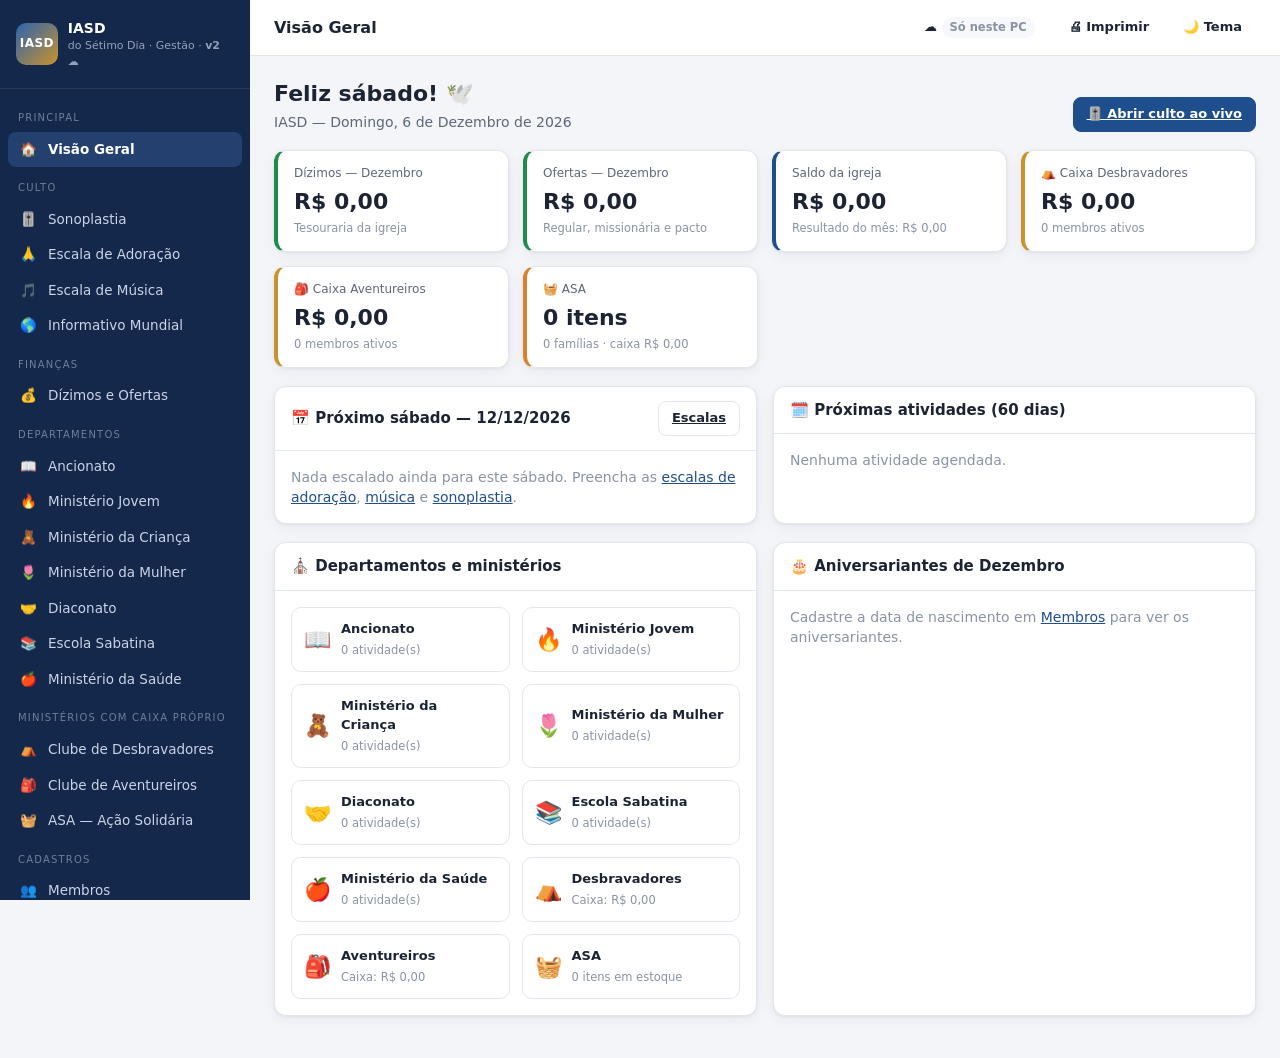
==== commit 0a010ad5: "Permite gravar URL e chave do Supabase dentro do código do sistema Bloco IASD_SUPABASE no início do " ====
--- a/igreja/gestao-iasd.html
+++ b/igreja/gestao-iasd.html
@@ -4,6 +4,19 @@
 <meta charset="UTF-8">
 <meta name="viewport" content="width=device-width, initial-scale=1.0">
 <title>Gestão IASD</title>
+<script>
+/* ============================================================
+   CONFIGURAÇÃO DO SUPABASE (banco de dados online)
+   Cole entre as aspas a URL e a chave PÚBLICA do seu projeto.
+   Com isso preenchido, todos os computadores conectam sozinhos
+   e pedem apenas o e-mail e a senha do usuário.
+   ⚠ NUNCA coloque aqui a chave "service_role" / "secret".
+   ============================================================ */
+window.IASD_SUPABASE = {
+  url: '',   // exemplo: 'https://abcdefghijkl.supabase.co'
+  key: ''    // exemplo: 'eyJhbGciOiJIUzI1NiIs...'  ou  'sb_publishable_...'
+};
+</script>
 <style>
 /* ============================================================
    GESTÃO IASD — style.css
@@ -343,7 +356,7 @@
     <div class="brand-logo">IASD</div>
     <div>
       <div class="brand-name" id="brandName">Igreja Adventista</div>
-      <div class="brand-sub">do Sétimo Dia · Gestão</div>
+      <div class="brand-sub">do Sétimo Dia · Gestão · <b>v2 ☁</b></div>
     </div>
   </div>
   <div class="nav" id="nav"></div>
@@ -1207,6 +1220,7 @@
 function pageBackup() {
   const count = ['membros', 'financeiro', 'escalaMusica', 'escalaAdoracao', 'escalaSom', 'informativos', 'atividades', 'equipe', 'clubeMembros', 'asaDoacoes', 'asaDistribuicoes', 'asaFamilias'].reduce((s, k) => s + DB[k].length, 0);
   return pageHead('Backup e Configurações', '') +
+    `<div class="notice warn" id="cloudFail">⚠ <b>A parte do banco de dados online (Supabase) não carregou.</b> Atualize o navegador (use Google Chrome ou Microsoft Edge atualizados) e abra o arquivo novamente.</div>` +
     `<div class="notice warn"><b>Importante:</b> os dados ficam salvos <b>neste navegador, neste computador</b>. Para levar para outro computador ou não perder nada, faça o <b>backup</b> regularmente (ex.: todo sábado) e guarde o arquivo num pen drive ou na nuvem.</div>
     <div class="grid g2">
       <div class="card"><div class="card-head"><h3>💾 Backup</h3></div><div class="card-body">
@@ -1425,7 +1439,8 @@
   let SNAP = null; // { "colecao|id": "conteúdo já enviado" }
 
   /* ---------- utilidades ---------- */
-  const getCfg = () => { try { return JSON.parse(localStorage.getItem(CFGK)) || null; } catch { return null; } };
+  const EMB = (() => { const e = window.IASD_SUPABASE || {}; const url = String(e.url || '').trim().replace(/\/+$/, ''), key = String(e.key || '').trim(); return url && key ? { url, key } : null; })();
+  const getCfg = () => { if (EMB) return EMB; try { return JSON.parse(localStorage.getItem(CFGK)) || null; } catch { return null; } };
   const loadSnap = () => { try { const s = localStorage.getItem(SNAPK); return s ? JSON.parse(s) : null; } catch { return null; } };
   const saveSnap = () => { try { localStorage.setItem(SNAPK, JSON.stringify(SNAP || {})); } catch { } };
   // JSON com chaves ordenadas (o Postgres reordena as chaves do jsonb)
@@ -1509,7 +1524,7 @@
       const cur = toRows(DB);
       const ups = [], dels = {};
       cur.forEach((v, k) => { if (SNAP[k] !== v.s) ups.push(v); });
-      Object.keys(SNAP).forEach(k => { if (!cur.has(k)) { const i = k.indexOf('|'); (dels[k.slice(0, i)] ||= []).push(k.slice(i + 1)); } });
+      Object.keys(SNAP).forEach(k => { if (!cur.has(k)) { const i = k.indexOf('|'); (dels[k.slice(0, i)] = dels[k.slice(0, i)] || []).push(k.slice(i + 1)); } });
       for (let i = 0; i < ups.length; i += 500) {
         const part = ups.slice(i, i + 500);
         const { error } = await cloud.sb.from(T).upsert(part.map(v => JSON.parse(v.s)), { onConflict: 'colecao,id' });
@@ -1628,6 +1643,7 @@
     const cfg = getCfg();
     if (!cfg) { setStatus('off'); return; }
     if (!window.supabase?.createClient) { setStatus('err', 'Biblioteca do Supabase não carregou.'); return; }
+    if (keyProblem(cfg.key)) { setStatus('err', keyProblem(cfg.key)); return; }
     try {
       cloud.sb = window.supabase.createClient(cfg.url, cfg.key, { auth: { persistSession: true, autoRefreshToken: true, storageKey: 'iasd-auth' } });
       const { data } = await cloud.sb.auth.getSession();
@@ -1668,15 +1684,16 @@
         ${cloud.user ? `<p>Conectado como <b>${esc(cloud.user.email)}</b>.</p>` : ''}
         <p class="small" id="cloudMsg" style="color:var(--red)">${esc(cloud.status === 'err' ? cloud.msg : '')}</p>
         <div class="grid g2">
-          <div><label class="small"><b>URL do projeto</b></label><input id="sbUrl" value="${esc(cfg.url || '')}" placeholder="https://xxxxxxxx.supabase.co"></div>
-          <div><label class="small"><b>Chave pública (anon / publishable)</b></label><input id="sbKey" value="${esc(cfg.key || '')}" placeholder="eyJhbGciOi... ou sb_publishable_..."></div>
+          ${EMB ? '<div class="notice small">🔒 A URL e a chave estão gravadas dentro do código do sistema (no início do arquivo). Basta entrar com e-mail e senha.</div>' : ''}
+        <div><label class="small"><b>URL do projeto</b></label><input id="sbUrl" ${EMB ? 'readonly' : ''} value="${esc(cfg.url || '')}" placeholder="https://xxxxxxxx.supabase.co"></div>
+          <div><label class="small"><b>Chave pública (anon / publishable)</b></label><input id="sbKey" ${EMB ? 'readonly' : ''} value="${esc(cfg.key || '')}" placeholder="eyJhbGciOi... ou sb_publishable_..."></div>
         </div>
         <div class="tools mt">
-          <button class="btn primary" data-act="cloud-save">Salvar e conectar</button>
+          ${EMB ? '' : '<button class="btn primary" data-act="cloud-save">Salvar e conectar</button>'}
           ${cfg.url ? `${cloud.user
         ? `<button class="btn" data-act="cloud-sync">⟳ Sincronizar agora</button><button class="btn" data-act="cloud-logout">Sair (trocar usuário)</button>`
         : `<button class="btn" data-act="cloud-login">Entrar</button>`}
-          <button class="btn danger" data-act="cloud-forget">Desconectar este computador</button>` : ''}
+          ${EMB ? '' : '<button class="btn danger" data-act="cloud-forget">Desconectar este computador</button>'}` : ''}
         </div>
         <details class="mt"><summary><b>📋 Como configurar o Supabase (passo a passo)</b></summary>
           <ol style="line-height:1.7">
@@ -1702,7 +1719,8 @@
   pageBackup = function () {
     return origBackup()
       .replace('os dados ficam salvos <b>neste navegador, neste computador</b>', cloud.ready ? 'os dados estão no <b>Supabase</b> e também neste computador' : 'os dados ficam salvos <b>neste navegador, neste computador</b>')
-      .replace('<div class="grid g2">', cloudSection() + '<div class="grid g2">');
+      .replace('<div class="grid g2">', cloudSection() + '<div class="grid g2">')
+      .replace(/<div class="notice warn" id="cloudFail">[\s\S]*?<\/div>/, '');
   };
 
   document.addEventListener('click', async e => {
